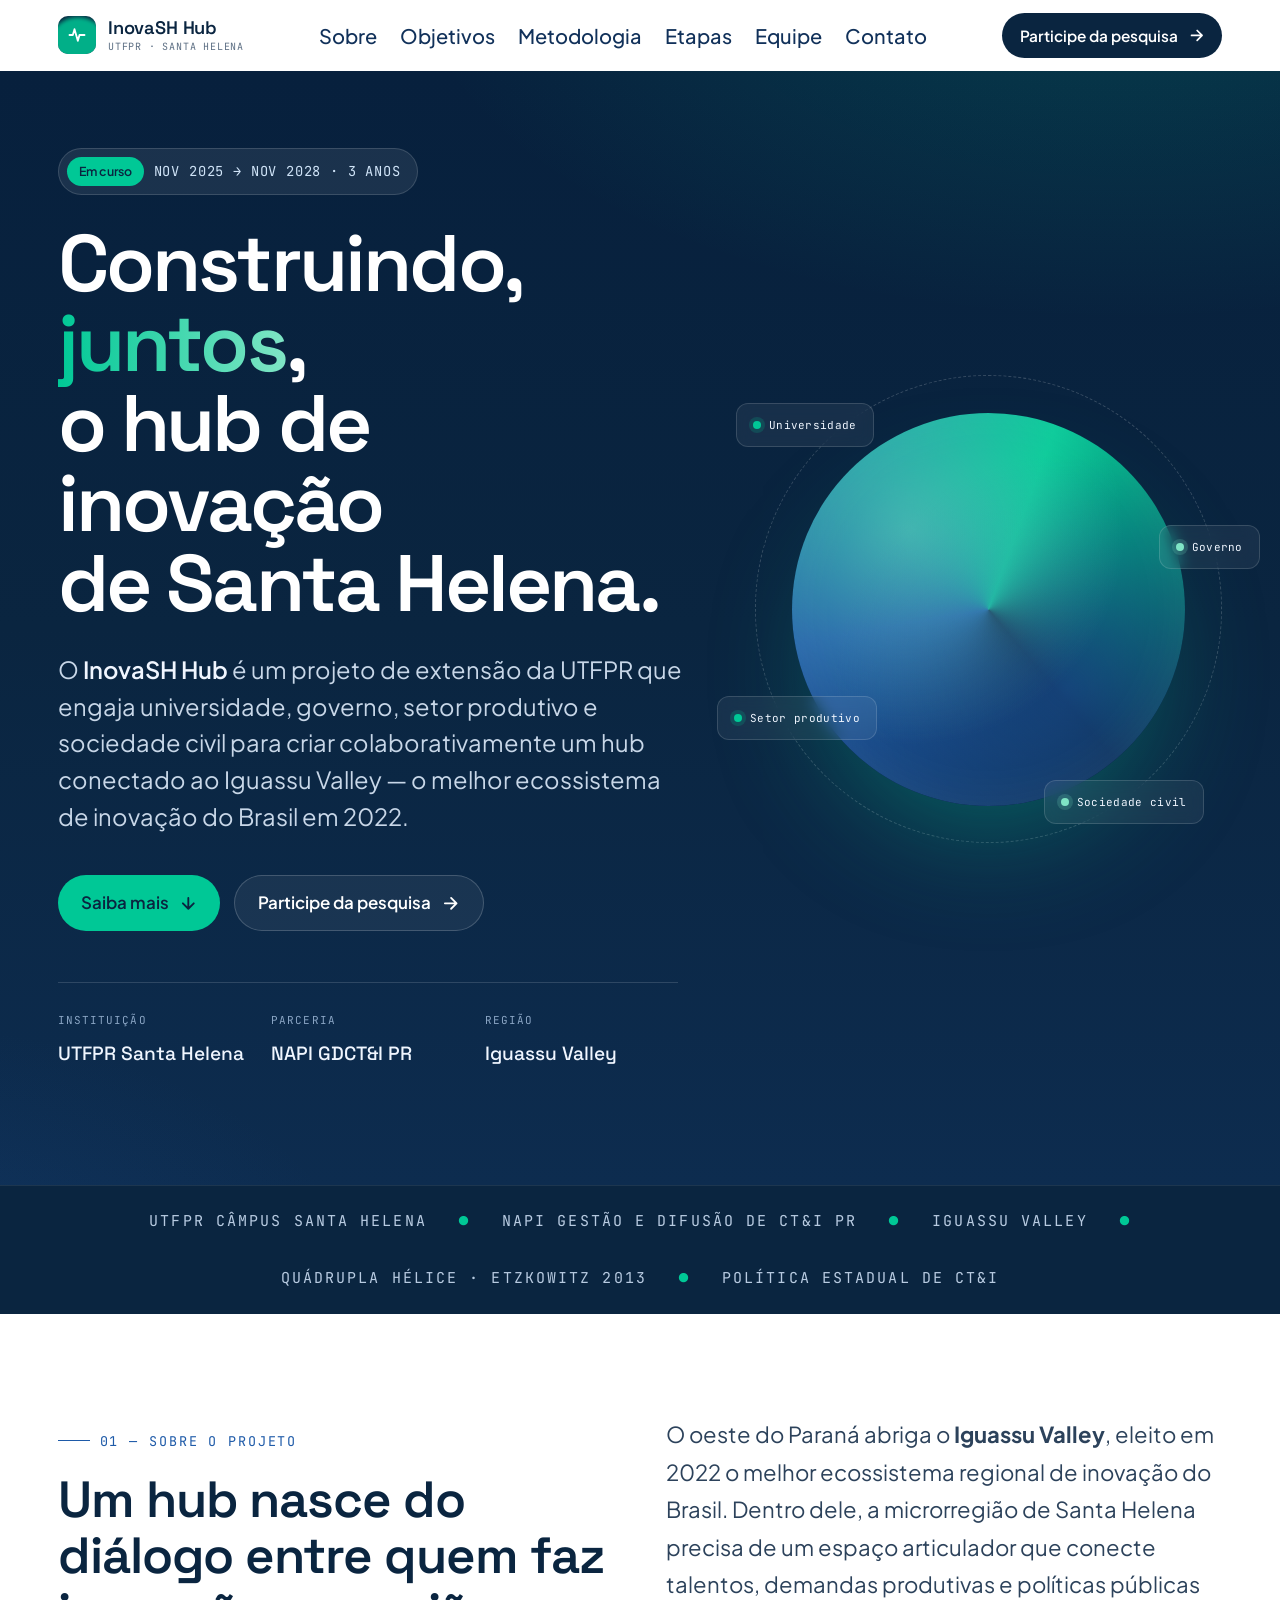
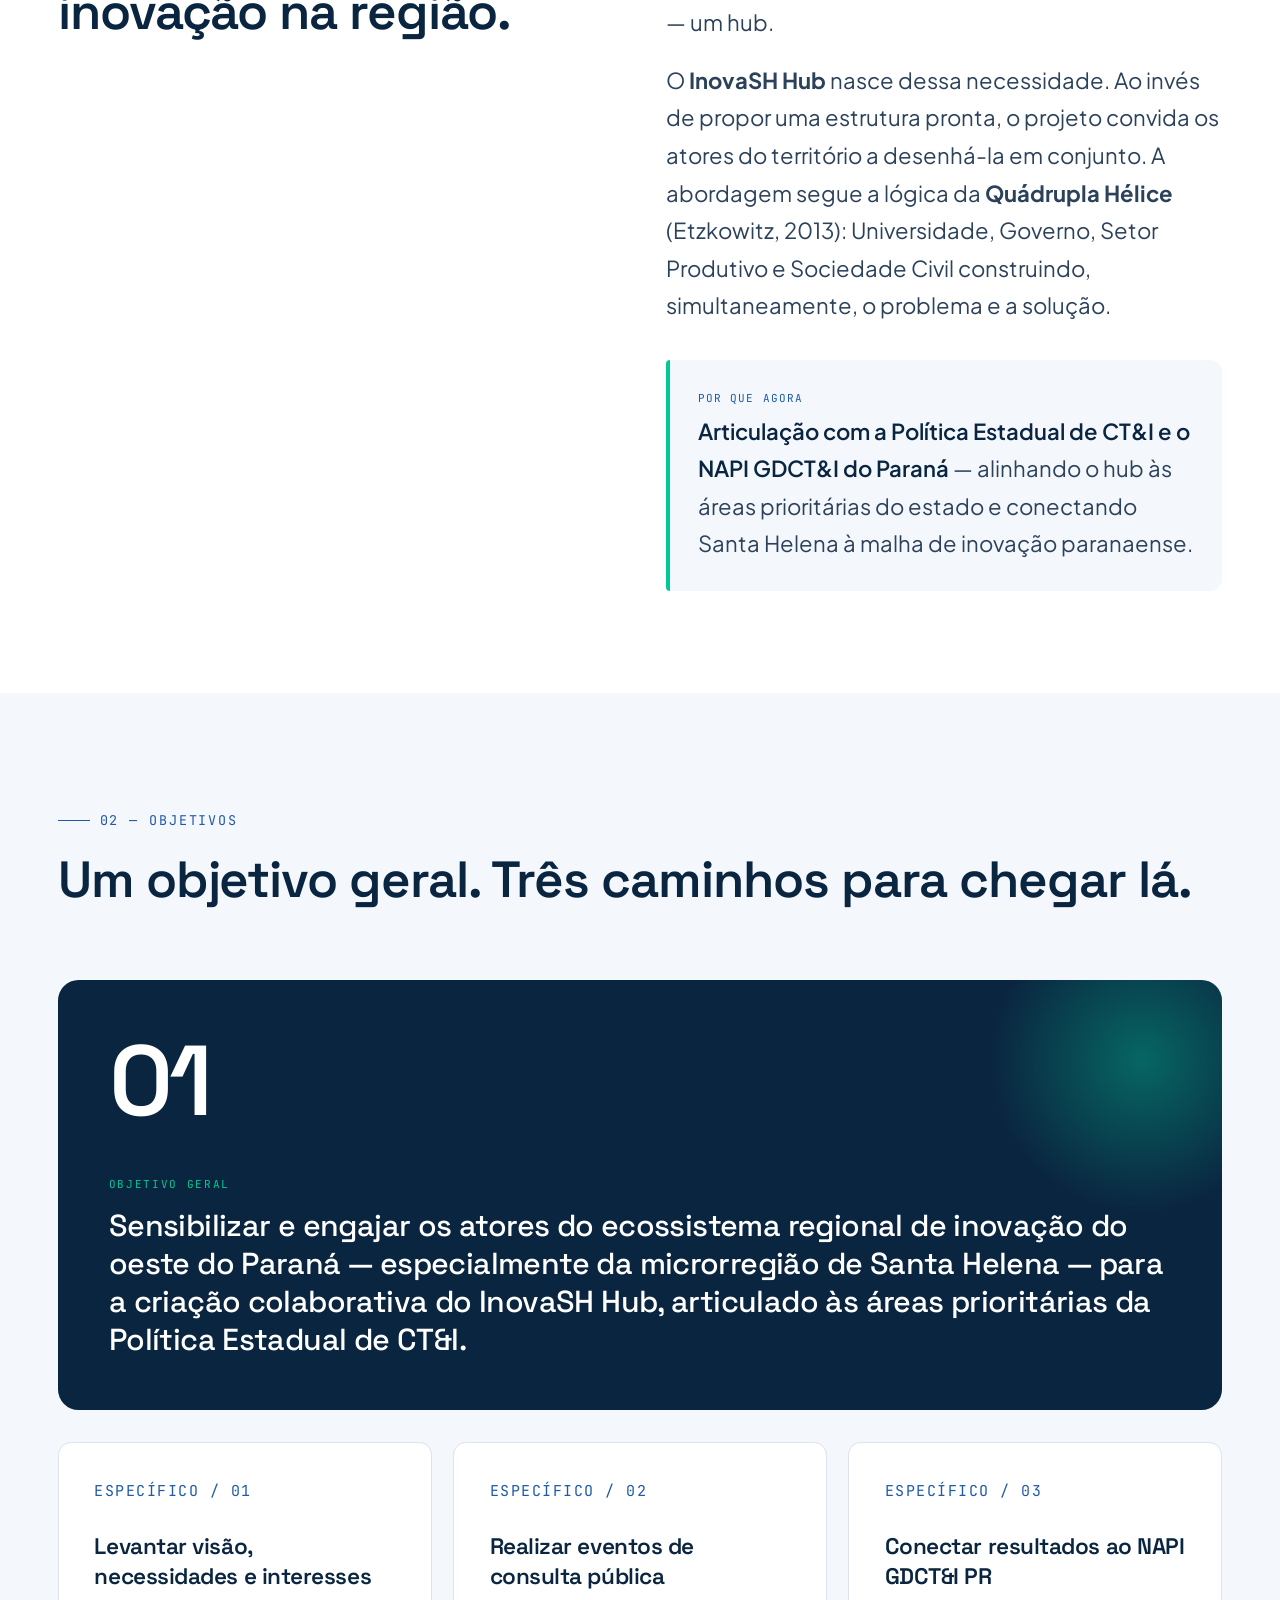
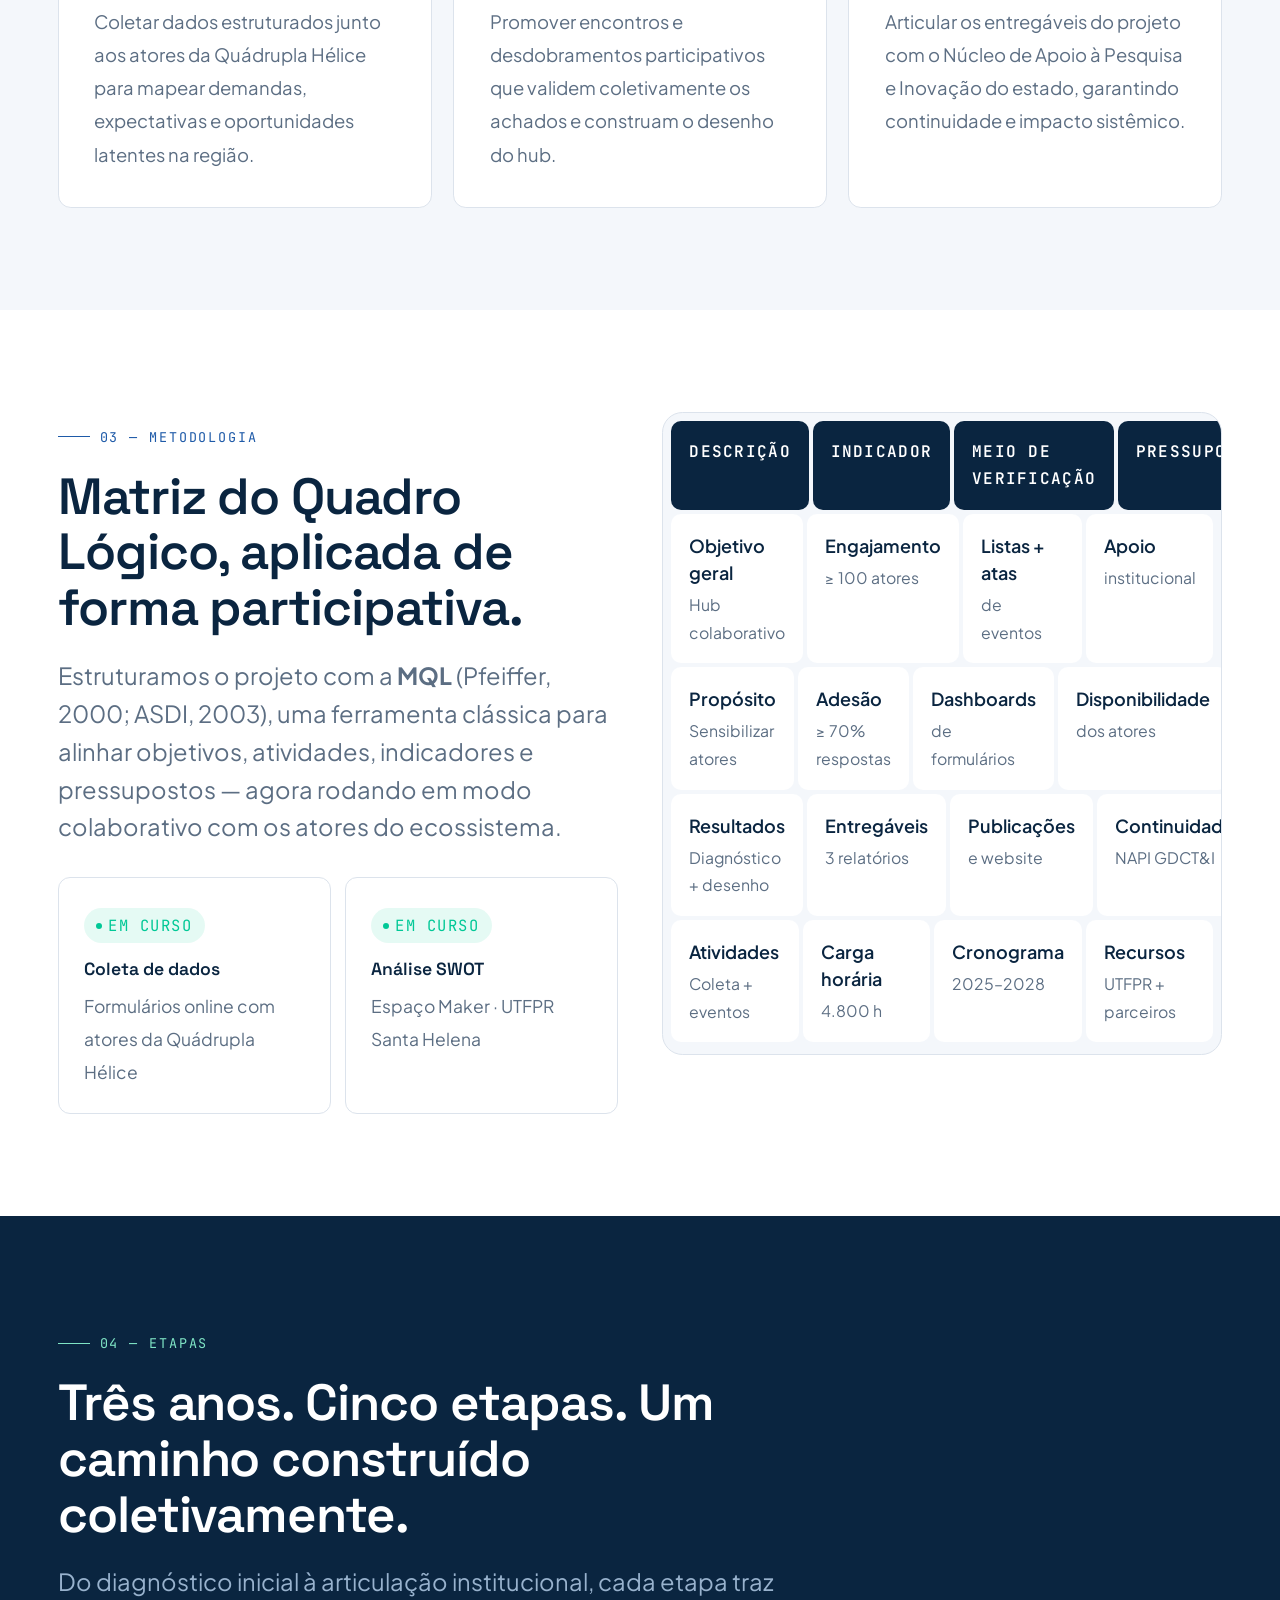
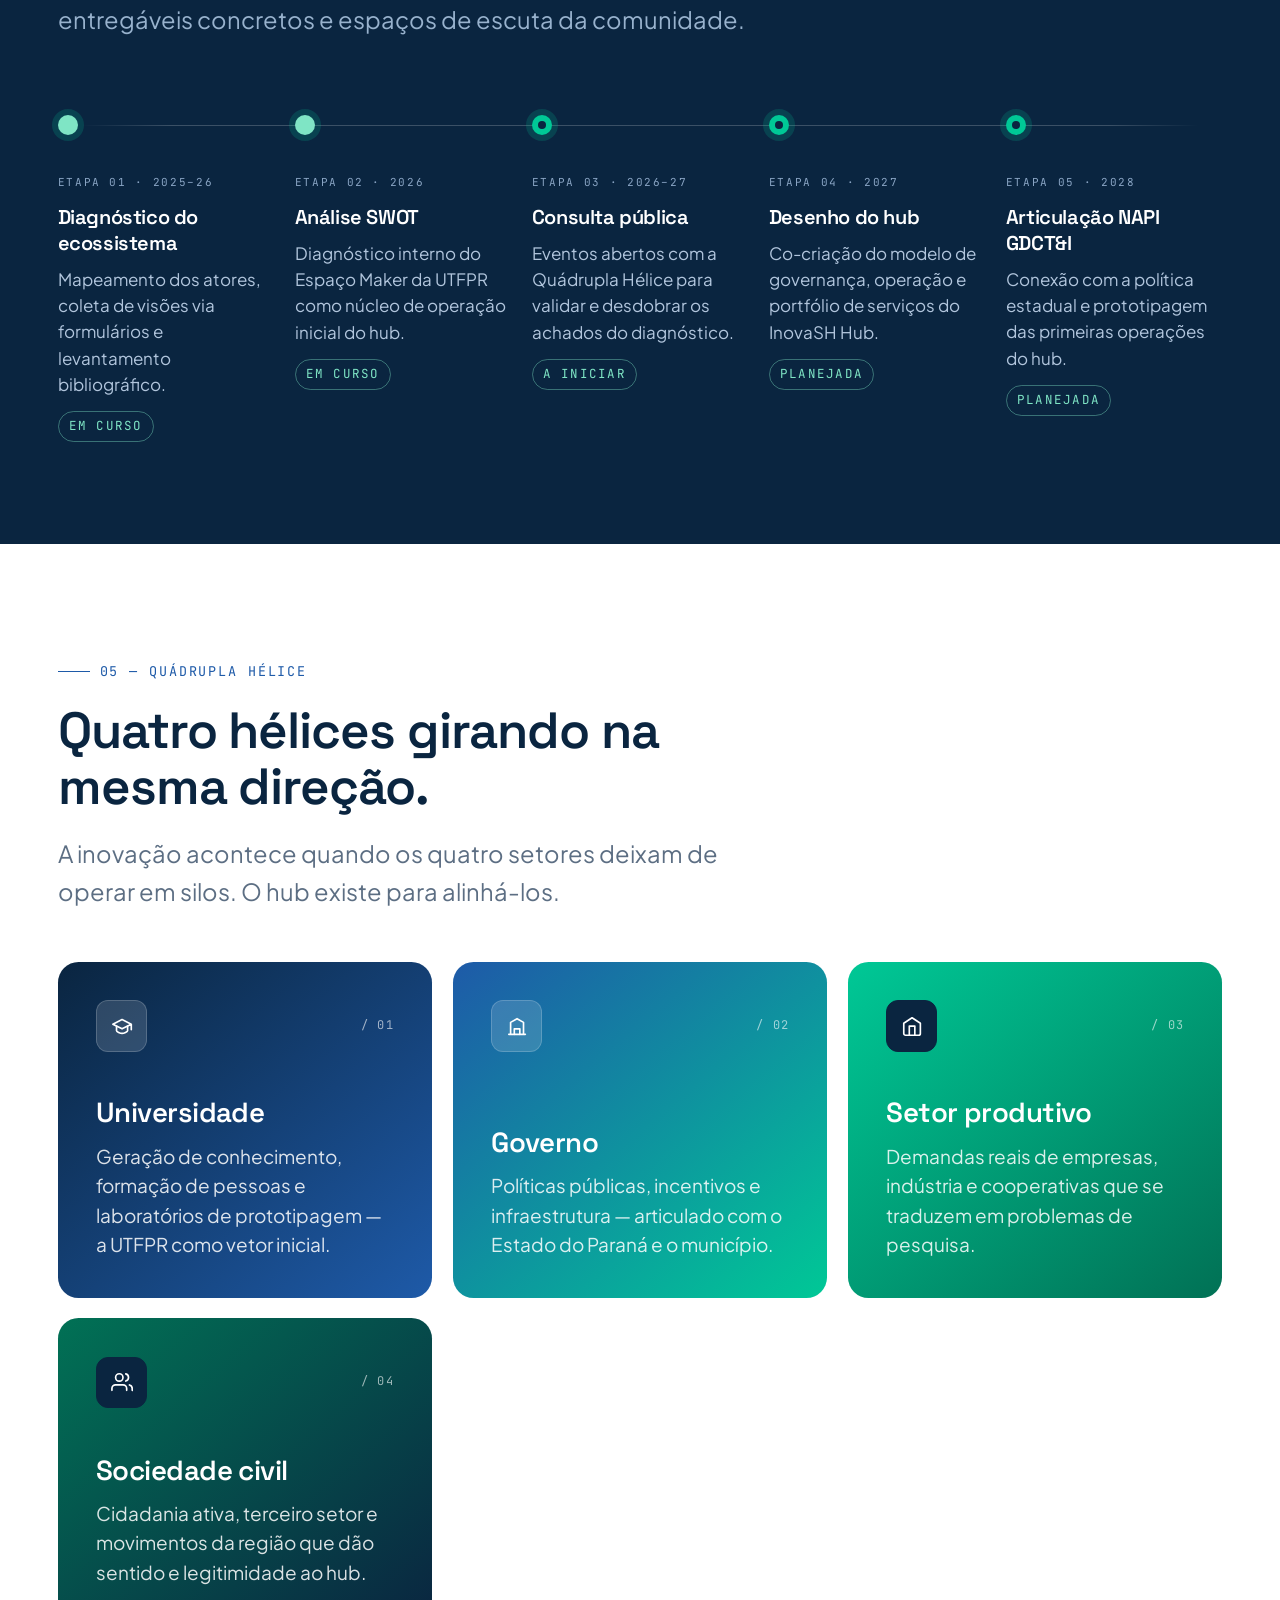
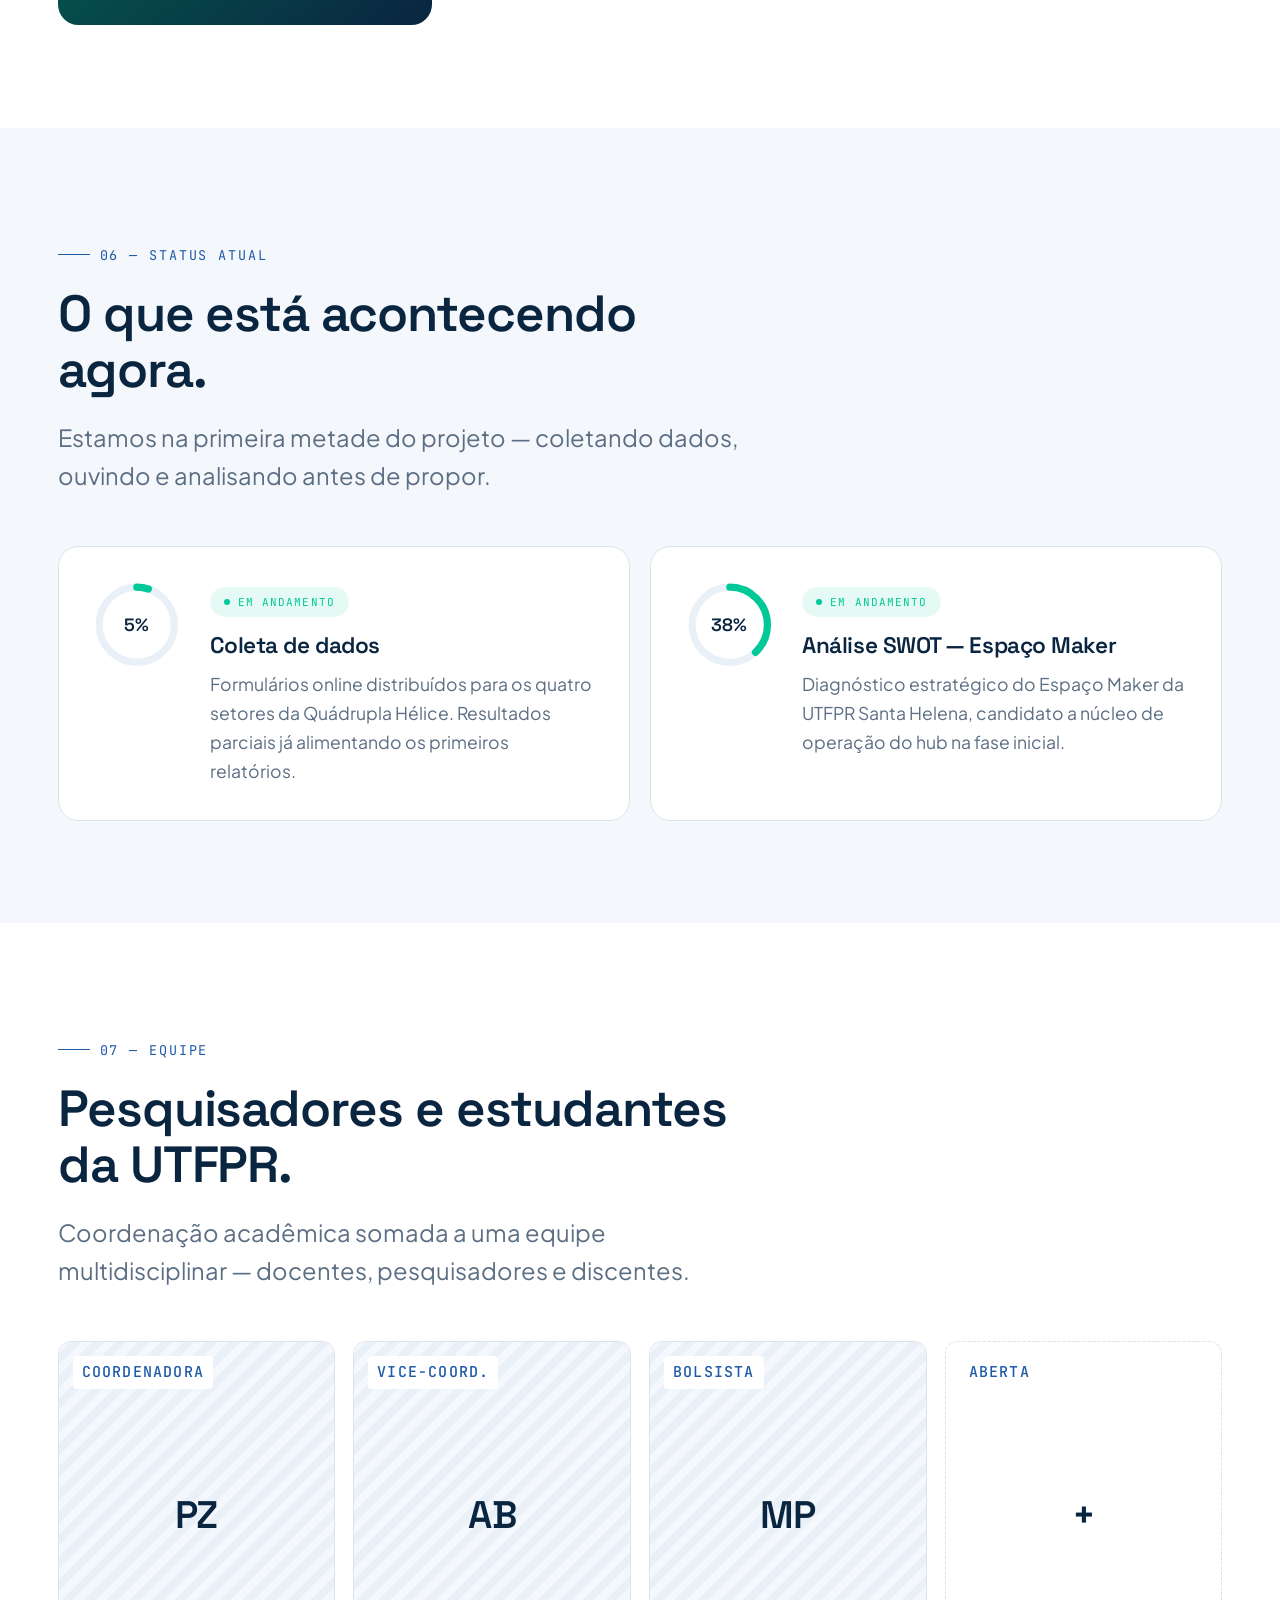
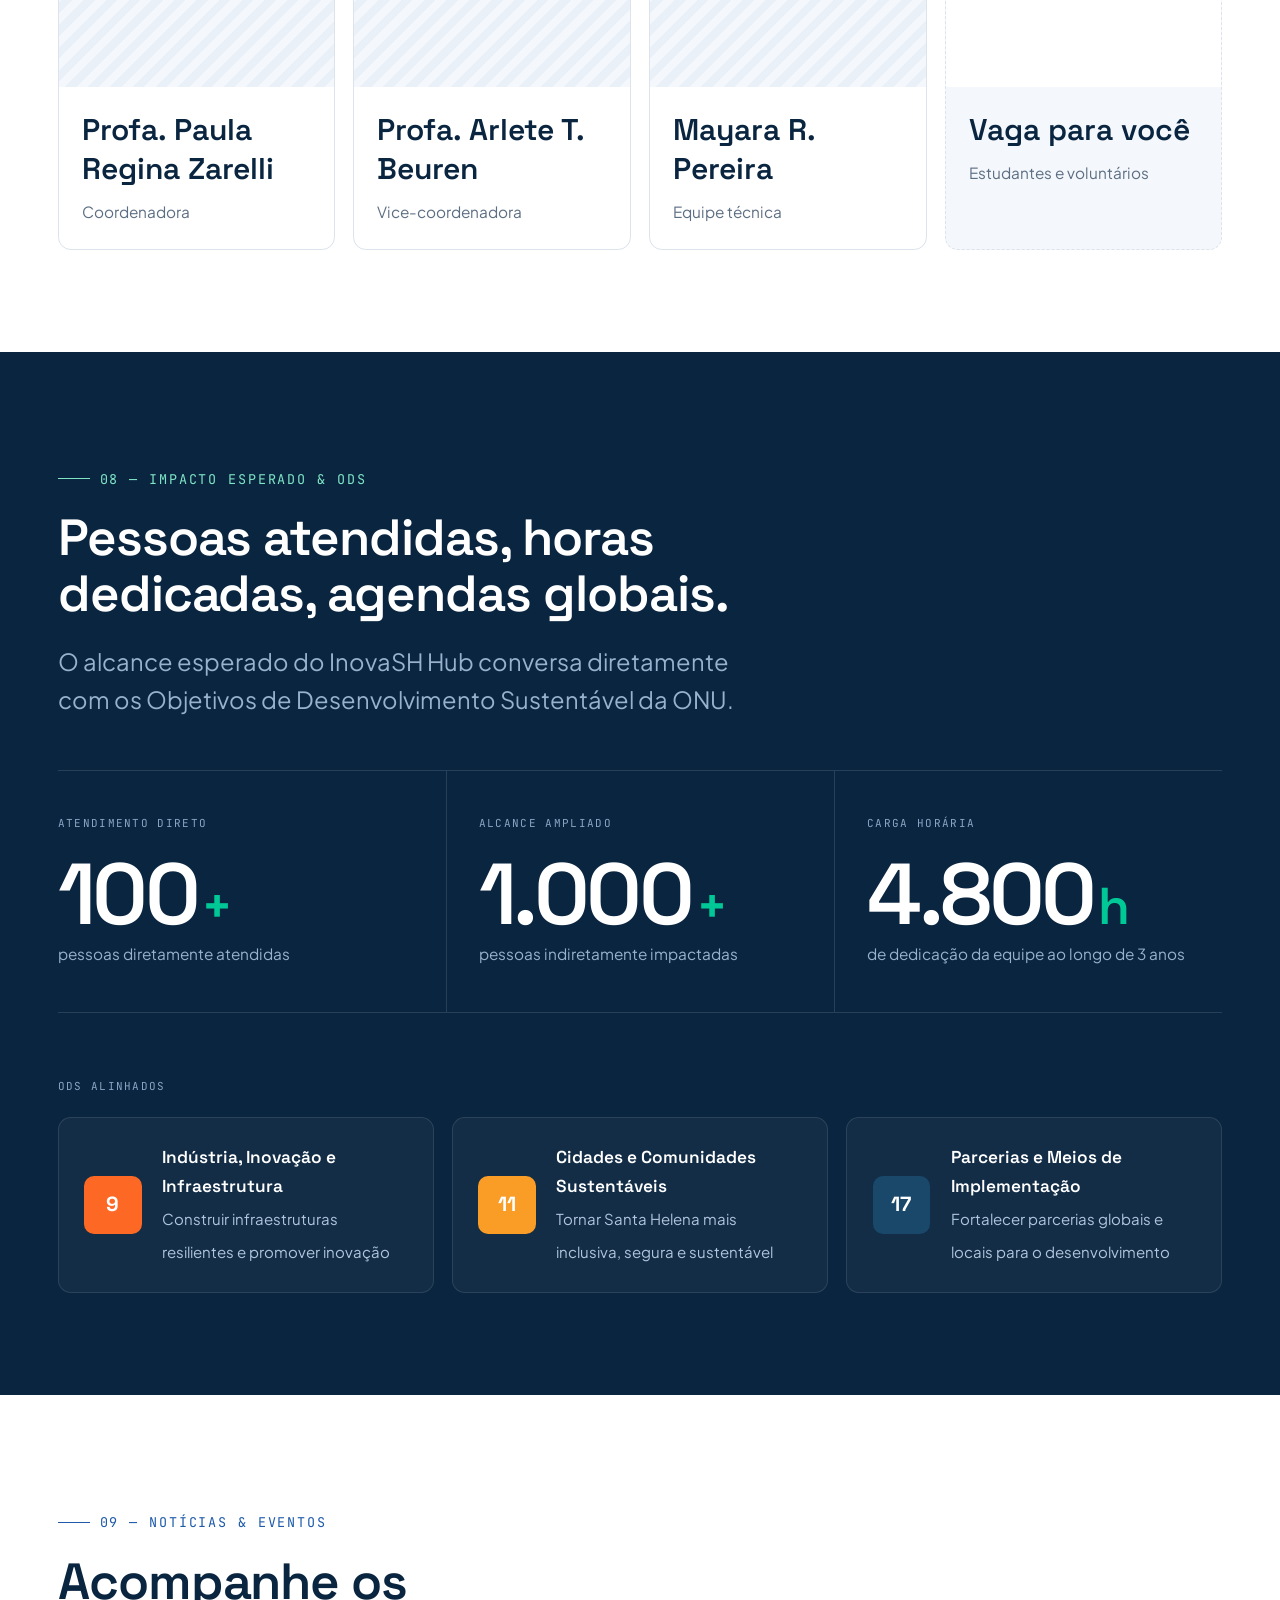
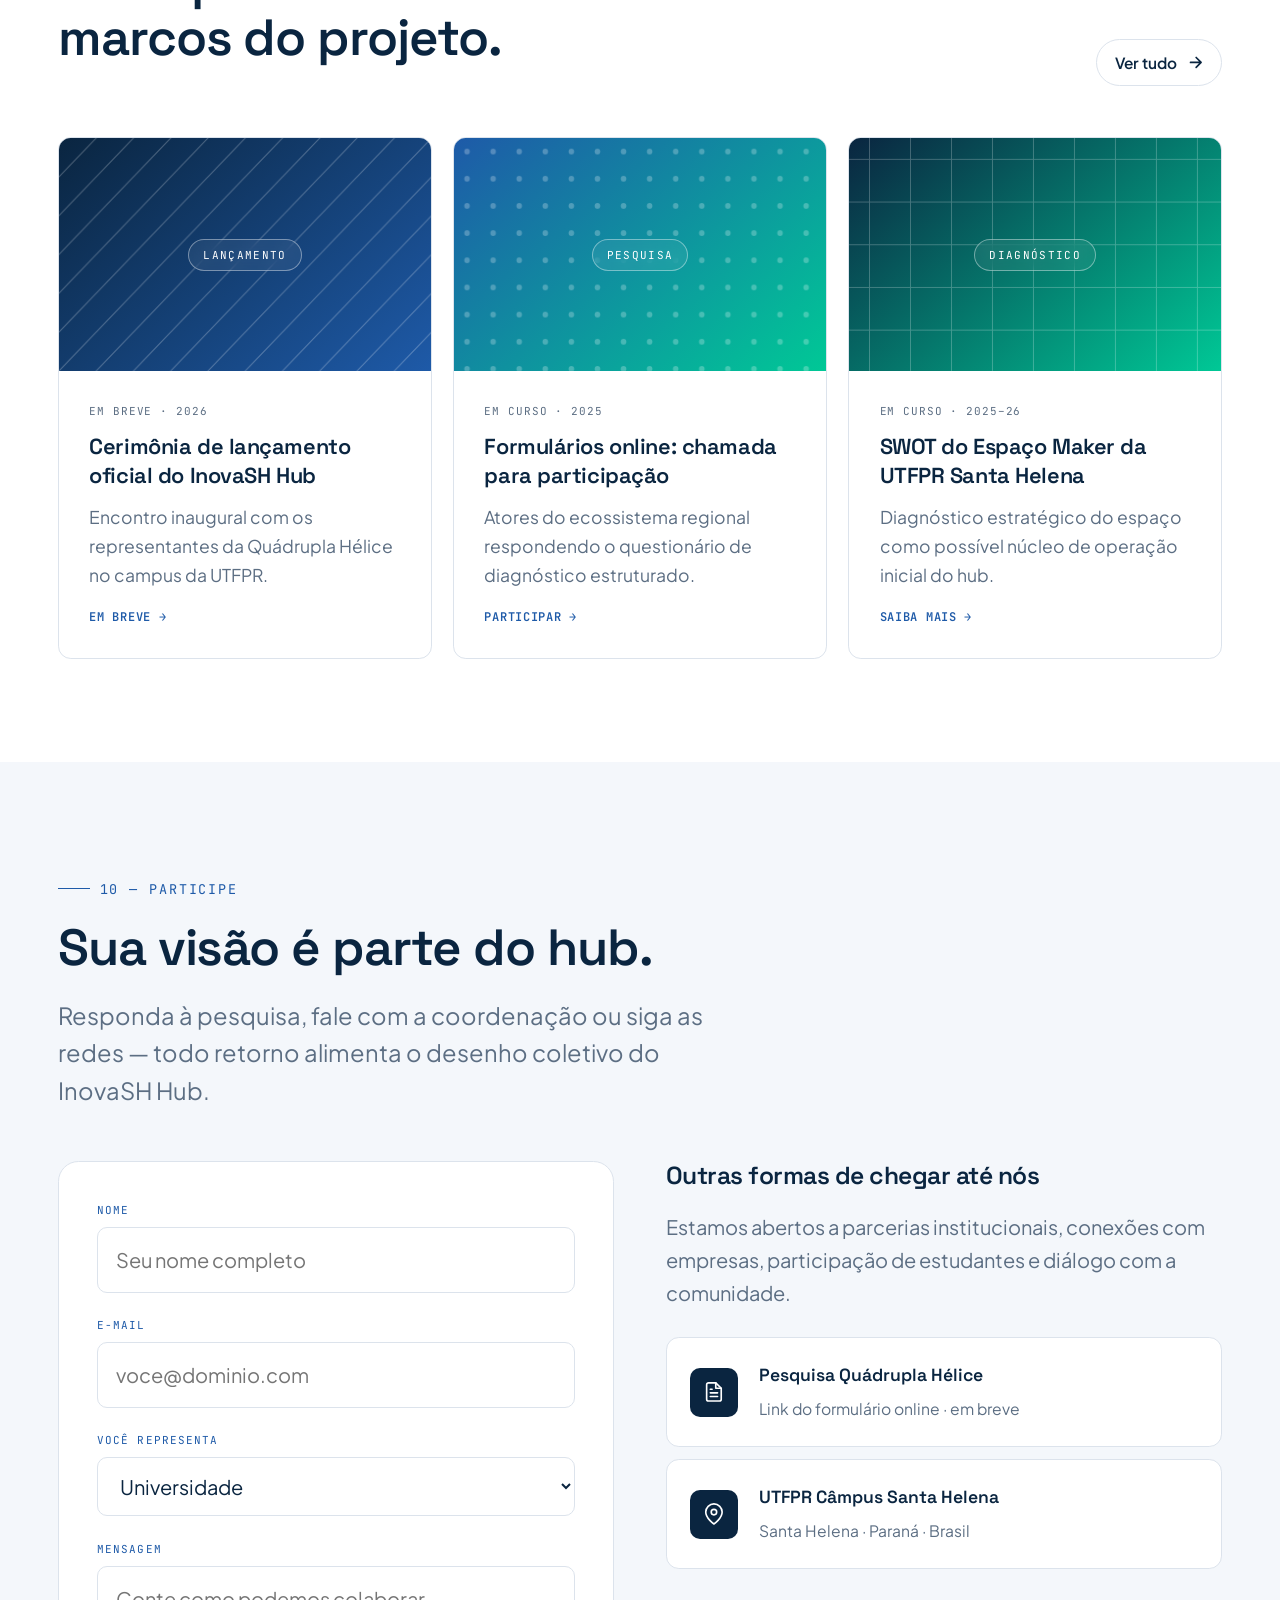
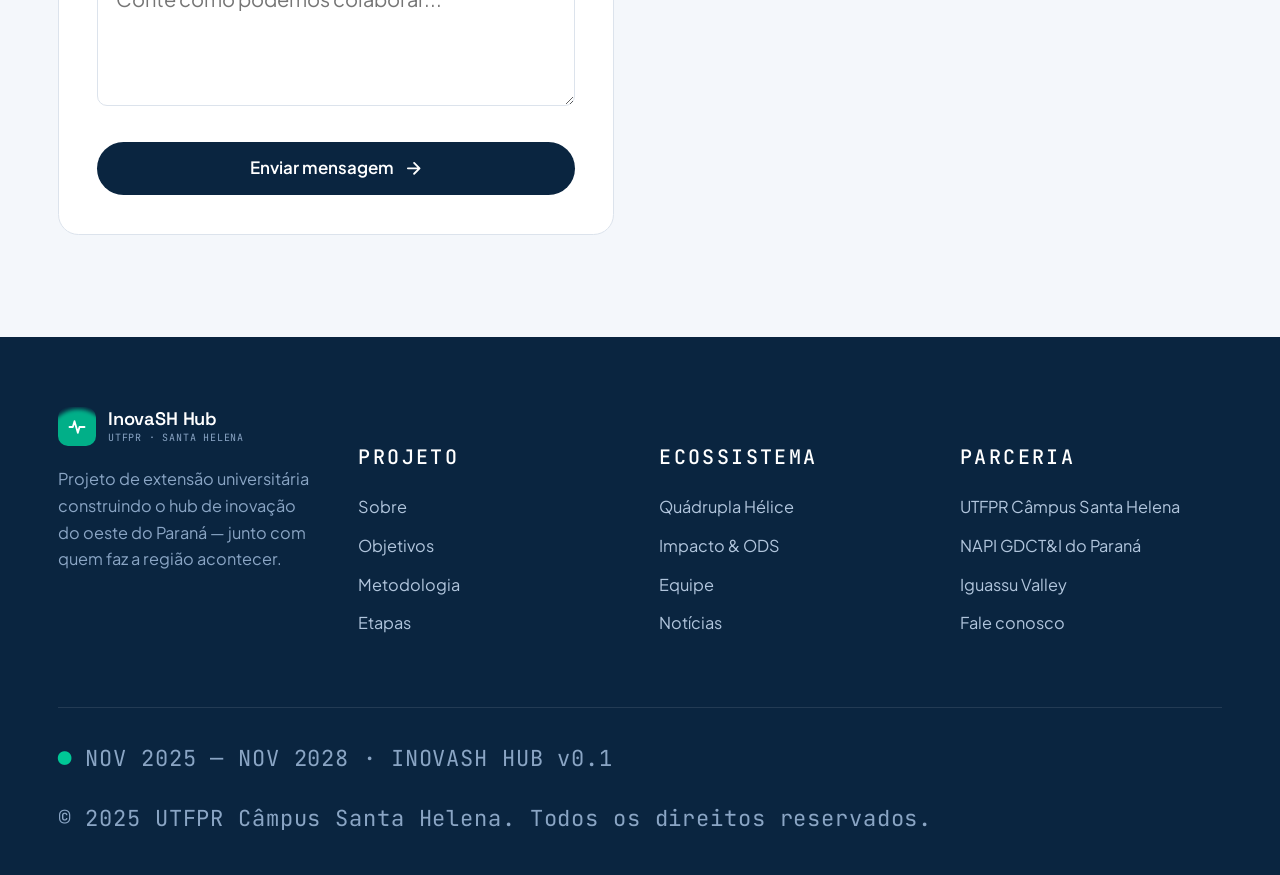
==== index.html @ 341921a7 "first commit" ====
﻿<!DOCTYPE html>
<html lang="pt-BR">
<head>
<meta charset="UTF-8" />
<meta name="viewport" content="width=device-width, initial-scale=1.0" />
<title>InovaSH Hub — Engajamento Colaborativo para um Hub de Inovação | UTFPR Santa Helena</title>
<meta name="description" content="Projeto de Extensão Universitária da UTFPR Câmpus Santa Helena que articula a Quádrupla Hélice para criar colaborativamente o InovaSH Hub, conectado ao Iguassu Valley." />

<!-- ============================== FONTS ============================== -->
<link rel="preconnect" href="https://fonts.googleapis.com" />
<link rel="preconnect" href="https://fonts.gstatic.com" crossorigin />
<link href="https://fonts.googleapis.com/css2?family=Space+Grotesk:wght@400;500;600;700&family=Plus+Jakarta+Sans:wght@400;500;600;700&family=JetBrains+Mono:wght@400;500&display=swap" rel="stylesheet" />
<link rel="stylesheet" href="style.css" />

</head>
<body>

<!-- ============================== NAV ============================== -->
<header class="nav" id="nav">
  <div class="container nav__inner">
    <a href="#top" class="brand" aria-label="InovaSH Hub">
      <span class="brand__mark" aria-hidden="true">
        <svg width="20" height="20" viewBox="0 0 24 24" fill="none" stroke="currentColor" stroke-width="2.2" stroke-linecap="round" stroke-linejoin="round">
          <path d="M3 12h4l2-7 4 14 2-7h6"/>
        </svg>
      </span>
      <span>
        InovaSH Hub
        <small>UTFPR · Santa Helena</small>
      </span>
    </a>

    <nav class="nav__links" aria-label="Principal">
      <a href="#sobre">Sobre</a>
      <a href="#objetivos">Objetivos</a>
      <a href="#metodologia">Metodologia</a>
      <a href="#etapas">Etapas</a>
      <a href="#equipe">Equipe</a>
      <a href="#contato">Contato</a>
    </nav>

    <a class="btn btn--primary btn--sm nav__cta desktop" href="#contato">
      Participe da pesquisa
      <svg viewBox="0 0 24 24" fill="none" stroke="currentColor" stroke-width="2.4" stroke-linecap="round" stroke-linejoin="round"><path d="M5 12h14M13 5l7 7-7 7"/></svg>
    </a>

    <button class="menu-toggle" id="menuToggle" aria-label="Abrir menu" aria-expanded="false">
      <svg width="22" height="22" viewBox="0 0 24 24" fill="none" stroke="currentColor" stroke-width="2.2" stroke-linecap="round"><path d="M4 7h16M4 12h16M4 17h16"/></svg>
    </button>
  </div>

  <nav class="nav__drawer" id="navDrawer" aria-label="Mobile">
    <a href="#sobre">Sobre o projeto</a>
    <a href="#objetivos">Objetivos</a>
    <a href="#metodologia">Metodologia</a>
    <a href="#etapas">Etapas</a>
    <a href="#helice">Quádrupla Hélice</a>
    <a href="#equipe">Equipe</a>
    <a href="#impacto">Impacto & ODS</a>
    <a href="#contato">Contato</a>
    <a class="btn btn--primary" href="#contato">Participe da pesquisa</a>
  </nav>
</header>

<main id="top">

<!-- ============================== HERO ============================== -->
<section class="hero">
  <div class="container">
    <div class="hero__grid">
      <div class="hero__copy">
        <div class="hero__tag">
          <span>Em curso</span>
          <span>NOV 2025 → NOV 2028 · 3 ANOS</span>
        </div>

        <h1>
          Construindo, <em>juntos</em>,<br />o hub de inovação<br />de Santa Helena.
        </h1>

        <p class="hero__lede">
          O <strong style="color:#f0f6ff;font-weight:600;">InovaSH Hub</strong> é um projeto de extensão da UTFPR que engaja universidade, governo, setor produtivo e sociedade civil para criar colaborativamente um hub conectado ao Iguassu Valley — o melhor ecossistema de inovação do Brasil em 2022.
        </p>

        <div class="hero__ctas">
          <a class="btn btn--tech" href="#sobre">
            Saiba mais
            <svg viewBox="0 0 24 24" fill="none" stroke="currentColor" stroke-width="2.4" stroke-linecap="round" stroke-linejoin="round"><path d="M12 5v14M5 12l7 7 7-7"/></svg>
          </a>
          <a class="btn btn--ghost" href="#contato" style="background:rgba(255,255,255,.06);border-color:rgba(255,255,255,.18);color:#fff">
            Participe da pesquisa
            <svg viewBox="0 0 24 24" fill="none" stroke="currentColor" stroke-width="2.4" stroke-linecap="round" stroke-linejoin="round"><path d="M5 12h14M13 5l7 7-7 7"/></svg>
          </a>
        </div>

        <div class="hero__meta">
          <div><span>Instituição</span><strong>UTFPR Santa Helena</strong></div>
          <div><span>Parceria</span><strong>NAPI GDCT&amp;I PR</strong></div>
          <div><span>Região</span><strong>Iguassu Valley</strong></div>
        </div>
      </div>

      <div class="hero__visual" aria-hidden="true">
        <div class="hero__ring"></div>
        <div class="hero__ring hero__ring--2"></div>
        <div class="hero__ring hero__ring--3"></div>
        <div class="hero__orb"></div>
        <div class="hero__chips">
          <div class="hero__chip"><i></i>Universidade</div>
          <div class="hero__chip"><i></i>Governo</div>
          <div class="hero__chip"><i></i>Setor produtivo</div>
          <div class="hero__chip"><i></i>Sociedade civil</div>
        </div>
      </div>
    </div>
  </div>
</section>

<!-- ============================== PARTNERS STRIP ============================== -->
<div class="partners">
  <div class="container">
    <div class="partners__row">
      <span>UTFPR Câmpus Santa Helena</span>
      <span class="dot">●</span>
      <span>NAPI Gestão e Difusão de CT&amp;I PR</span>
      <span class="dot">●</span>
      <span>Iguassu Valley</span>
      <span class="dot">●</span>
      <span>Quádrupla Hélice · Etzkowitz 2013</span>
      <span class="dot">●</span>
      <span>Política Estadual de CT&amp;I</span>
    </div>
  </div>
</div>

<!-- ============================== SOBRE ============================== -->
<section id="sobre">
  <div class="container">
    <div class="about__grid reveal">
      <div>
        <span class="eyebrow">01 — Sobre o projeto</span>
        <h2 class="section-title">Um hub nasce do diálogo entre quem faz inovação na região.</h2>
      </div>
      <div class="about__body">
        <p>O oeste do Paraná abriga o <strong>Iguassu Valley</strong>, eleito em 2022 o melhor ecossistema regional de inovação do Brasil. Dentro dele, a microrregião de Santa Helena precisa de um espaço articulador que conecte talentos, demandas produtivas e políticas públicas — um hub.</p>
        <p>O <strong>InovaSH Hub</strong> nasce dessa necessidade. Ao invés de propor uma estrutura pronta, o projeto convida os atores do território a desenhá-la em conjunto. A abordagem segue a lógica da <strong>Quádrupla Hélice</strong> (Etzkowitz, 2013): Universidade, Governo, Setor Produtivo e Sociedade Civil construindo, simultaneamente, o problema e a solução.</p>

        <div class="callout">
          <small>Por que agora</small>
          <p><strong>Articulação com a Política Estadual de CT&amp;I e o NAPI GDCT&amp;I do Paraná</strong> — alinhando o hub às áreas prioritárias do estado e conectando Santa Helena à malha de inovação paranaense.</p>
        </div>
      </div>
    </div>
  </div>
</section>

<!-- ============================== OBJETIVOS ============================== -->
<section id="objetivos" class="objectives">
  <div class="container">
    <div class="objectives__head reveal">
      <div>
        <span class="eyebrow">02 — Objetivos</span>
        <h2 class="section-title">Um objetivo geral. Três caminhos para chegar lá.</h2>
      </div>
    </div>

    <div class="bigobj reveal">
      <div class="bigobj__num">01</div>
      <div>
        <span class="bigobj__label">Objetivo geral</span>
        <h3>Sensibilizar e engajar os atores do ecossistema regional de inovação do oeste do Paraná — especialmente da microrregião de Santa Helena — para a criação colaborativa do InovaSH Hub, articulado às áreas prioritárias da Política Estadual de CT&amp;I.</h3>
      </div>
    </div>

    <div class="obj-grid">
      <article class="obj-card reveal">
        <span class="obj-card__num">ESPECÍFICO / 01</span>
        <h4>Levantar visão, necessidades e interesses</h4>
        <p>Coletar dados estruturados junto aos atores da Quádrupla Hélice para mapear demandas, expectativas e oportunidades latentes na região.</p>
      </article>
      <article class="obj-card reveal">
        <span class="obj-card__num">ESPECÍFICO / 02</span>
        <h4>Realizar eventos de consulta pública</h4>
        <p>Promover encontros e desdobramentos participativos que validem coletivamente os achados e construam o desenho do hub.</p>
      </article>
      <article class="obj-card reveal">
        <span class="obj-card__num">ESPECÍFICO / 03</span>
        <h4>Conectar resultados ao NAPI GDCT&amp;I PR</h4>
        <p>Articular os entregáveis do projeto com o Núcleo de Apoio à Pesquisa e Inovação do estado, garantindo continuidade e impacto sistêmico.</p>
      </article>
    </div>
  </div>
</section>

<!-- ============================== METODOLOGIA ============================== -->
<section id="metodologia">
  <div class="container">
    <div class="method__grid">
      <div class="reveal">
        <span class="eyebrow">03 — Metodologia</span>
        <h2 class="section-title">Matriz do Quadro Lógico, aplicada de forma participativa.</h2>
        <p class="section-lede">
          Estruturamos o projeto com a <strong>MQL</strong> (Pfeiffer, 2000; ASDI, 2003), uma ferramenta clássica para alinhar objetivos, atividades, indicadores e pressupostos — agora rodando em modo colaborativo com os atores do ecossistema.
        </p>

        <div class="method-status">
          <div class="method-status__card">
            <span class="pill"><i></i>Em curso</span>
            <strong>Coleta de dados</strong>
            <span>Formulários online com atores da Quádrupla Hélice</span>
          </div>
          <div class="method-status__card">
            <span class="pill"><i></i>Em curso</span>
            <strong>Análise SWOT</strong>
            <span>Espaço Maker · UTFPR Santa Helena</span>
          </div>
        </div>
      </div>

      <div class="lfm reveal" aria-label="Matriz do Quadro Lógico">
        <div class="lfm__head">
          <div class="lfm__cell lfm__cell--h">Descrição</div>
          <div class="lfm__cell lfm__cell--h">Indicador</div>
          <div class="lfm__cell lfm__cell--h">Meio de verificação</div>
          <div class="lfm__cell lfm__cell--h">Pressuposto</div>
        </div>
        <div class="lfm__row">
          <div class="lfm__cell"><strong>Objetivo geral</strong><span>Hub colaborativo</span></div>
          <div class="lfm__cell"><strong>Engajamento</strong><span>≥ 100 atores</span></div>
          <div class="lfm__cell"><strong>Listas + atas</strong><span>de eventos</span></div>
          <div class="lfm__cell"><strong>Apoio</strong><span>institucional</span></div>
        </div>
        <div class="lfm__row">
          <div class="lfm__cell"><strong>Propósito</strong><span>Sensibilizar atores</span></div>
          <div class="lfm__cell"><strong>Adesão</strong><span>≥ 70% respostas</span></div>
          <div class="lfm__cell"><strong>Dashboards</strong><span>de formulários</span></div>
          <div class="lfm__cell"><strong>Disponibilidade</strong><span>dos atores</span></div>
        </div>
        <div class="lfm__row">
          <div class="lfm__cell"><strong>Resultados</strong><span>Diagnóstico + desenho</span></div>
          <div class="lfm__cell"><strong>Entregáveis</strong><span>3 relatórios</span></div>
          <div class="lfm__cell"><strong>Publicações</strong><span>e website</span></div>
          <div class="lfm__cell"><strong>Continuidade</strong><span>NAPI GDCT&amp;I</span></div>
        </div>
        <div class="lfm__row">
          <div class="lfm__cell"><strong>Atividades</strong><span>Coleta + eventos</span></div>
          <div class="lfm__cell"><strong>Carga horária</strong><span>4.800 h</span></div>
          <div class="lfm__cell"><strong>Cronograma</strong><span>2025–2028</span></div>
          <div class="lfm__cell"><strong>Recursos</strong><span>UTFPR + parceiros</span></div>
        </div>
      </div>
    </div>
  </div>
</section>

<!-- ============================== ETAPAS ============================== -->
<section id="etapas" class="timeline">
  <div class="container">
    <div class="reveal" style="max-width:720px">
      <span class="eyebrow">04 — Etapas</span>
      <h2 class="section-title">Três anos. Cinco etapas. Um caminho construído coletivamente.</h2>
      <p class="section-lede">Do diagnóstico inicial à articulação institucional, cada etapa traz entregáveis concretos e espaços de escuta da comunidade.</p>
    </div>

    <div class="tl">
      <div class="tl__step tl__step--active reveal">
        <div class="tl__dot"></div>
        <span class="tl__num">Etapa 01 · 2025–26</span>
        <h4>Diagnóstico do ecossistema</h4>
        <p>Mapeamento dos atores, coleta de visões via formulários e levantamento bibliográfico.</p>
        <span class="tl__tag">Em curso</span>
      </div>
      <div class="tl__step tl__step--active reveal">
        <div class="tl__dot"></div>
        <span class="tl__num">Etapa 02 · 2026</span>
        <h4>Análise SWOT</h4>
        <p>Diagnóstico interno do Espaço Maker da UTFPR como núcleo de operação inicial do hub.</p>
        <span class="tl__tag">Em curso</span>
      </div>
      <div class="tl__step reveal">
        <div class="tl__dot"></div>
        <span class="tl__num">Etapa 03 · 2026–27</span>
        <h4>Consulta pública</h4>
        <p>Eventos abertos com a Quádrupla Hélice para validar e desdobrar os achados do diagnóstico.</p>
        <span class="tl__tag">A iniciar</span>
      </div>
      <div class="tl__step reveal">
        <div class="tl__dot"></div>
        <span class="tl__num">Etapa 04 · 2027</span>
        <h4>Desenho do hub</h4>
        <p>Co-criação do modelo de governança, operação e portfólio de serviços do InovaSH Hub.</p>
        <span class="tl__tag">Planejada</span>
      </div>
      <div class="tl__step reveal">
        <div class="tl__dot"></div>
        <span class="tl__num">Etapa 05 · 2028</span>
        <h4>Articulação NAPI GDCT&amp;I</h4>
        <p>Conexão com a política estadual e prototipagem das primeiras operações do hub.</p>
        <span class="tl__tag">Planejada</span>
      </div>
    </div>
  </div>
</section>

<!-- ============================== QUÁDRUPLA HÉLICE ============================== -->
<section id="helice">
  <div class="container">
    <div class="reveal" style="max-width:680px">
      <span class="eyebrow">05 — Quádrupla Hélice</span>
      <h2 class="section-title">Quatro hélices girando na mesma direção.</h2>
      <p class="section-lede">A inovação acontece quando os quatro setores deixam de operar em silos. O hub existe para alinhá-los.</p>
    </div>

    <div class="helix__grid">
      <article class="helix-card helix-card--1 reveal">
        <div class="helix-card__top">
          <div class="helix-card__icon">
            <svg viewBox="0 0 24 24" fill="none" stroke="currentColor" stroke-width="1.8" stroke-linecap="round" stroke-linejoin="round"><path d="M22 10v6M2 10l10-5 10 5-10 5z"/><path d="M6 12v5c0 1 4 3 6 3s6-2 6-3v-5"/></svg>
          </div>
          <span class="helix-card__num">/ 01</span>
        </div>
        <div>
          <h4>Universidade</h4>
          <p>Geração de conhecimento, formação de pessoas e laboratórios de prototipagem — a UTFPR como vetor inicial.</p>
        </div>
      </article>

      <article class="helix-card helix-card--2 reveal">
        <div class="helix-card__top">
          <div class="helix-card__icon">
            <svg viewBox="0 0 24 24" fill="none" stroke="currentColor" stroke-width="1.8" stroke-linecap="round" stroke-linejoin="round"><path d="M3 21h18M5 21V8l7-4 7 4v13"/><path d="M9 21v-6h6v6"/></svg>
          </div>
          <span class="helix-card__num">/ 02</span>
        </div>
        <div>
          <h4>Governo</h4>
          <p>Políticas públicas, incentivos e infraestrutura — articulado com o Estado do Paraná e o município.</p>
        </div>
      </article>

      <article class="helix-card helix-card--3 reveal">
        <div class="helix-card__top">
          <div class="helix-card__icon">
            <svg viewBox="0 0 24 24" fill="none" stroke="currentColor" stroke-width="1.8" stroke-linecap="round" stroke-linejoin="round"><path d="M3 9l9-6 9 6v11a2 2 0 0 1-2 2H5a2 2 0 0 1-2-2z"/><path d="M9 22V12h6v10"/></svg>
          </div>
          <span class="helix-card__num">/ 03</span>
        </div>
        <div>
          <h4>Setor produtivo</h4>
          <p>Demandas reais de empresas, indústria e cooperativas que se traduzem em problemas de pesquisa.</p>
        </div>
      </article>

      <article class="helix-card helix-card--4 reveal">
        <div class="helix-card__top">
          <div class="helix-card__icon">
            <svg viewBox="0 0 24 24" fill="none" stroke="currentColor" stroke-width="1.8" stroke-linecap="round" stroke-linejoin="round"><path d="M17 21v-2a4 4 0 0 0-4-4H5a4 4 0 0 0-4 4v2"/><circle cx="9" cy="7" r="4"/><path d="M23 21v-2a4 4 0 0 0-3-3.87M16 3.13a4 4 0 0 1 0 7.75"/></svg>
          </div>
          <span class="helix-card__num">/ 04</span>
        </div>
        <div>
          <h4>Sociedade civil</h4>
          <p>Cidadania ativa, terceiro setor e movimentos da região que dão sentido e legitimidade ao hub.</p>
        </div>
      </article>
    </div>
  </div>
</section>

<!-- ============================== STATUS ATUAL ============================== -->
<section class="status">
  <div class="container">
    <div class="reveal" style="max-width:680px">
      <span class="eyebrow">06 — Status atual</span>
      <h2 class="section-title">O que está acontecendo agora.</h2>
      <p class="section-lede">Estamos na primeira metade do projeto — coletando dados, ouvindo e analisando antes de propor.</p>
    </div>

    <div class="status__grid">
      <div class="status-card reveal">
        <div class="status-card__chart" data-progress="5">
          <svg viewBox="0 0 100 100">
            <circle class="bg" cx="50" cy="50" r="42"/>
            <circle class="fg" cx="50" cy="50" r="42" stroke-dasharray="263.9" stroke-dashoffset="263.9"/>
          </svg>
          <div class="lbl">5%</div>
        </div>
        <div>
          <span class="pill"><i></i>Em andamento</span>
          <h4>Coleta de dados</h4>
          <p>Formulários online distribuídos para os quatro setores da Quádrupla Hélice. Resultados parciais já alimentando os primeiros relatórios.</p>
        </div>
      </div>

      <div class="status-card reveal">
        <div class="status-card__chart" data-progress="38">
          <svg viewBox="0 0 100 100">
            <circle class="bg" cx="50" cy="50" r="42"/>
            <circle class="fg" cx="50" cy="50" r="42" stroke-dasharray="263.9" stroke-dashoffset="263.9"/>
          </svg>
          <div class="lbl">38%</div>
        </div>
        <div>
          <span class="pill"><i></i>Em andamento</span>
          <h4>Análise SWOT — Espaço Maker</h4>
          <p>Diagnóstico estratégico do Espaço Maker da UTFPR Santa Helena, candidato a núcleo de operação do hub na fase inicial.</p>
        </div>
      </div>
    </div>
  </div>
</section>

<!-- ============================== EQUIPE ============================== -->
<section id="equipe">
  <div class="container">
    <div class="reveal" style="max-width:680px">
      <span class="eyebrow">07 — Equipe</span>
      <h2 class="section-title">Pesquisadores e estudantes da UTFPR.</h2>
      <p class="section-lede">Coordenação acadêmica somada a uma equipe multidisciplinar — docentes, pesquisadores e discentes.</p>
    </div>

    <div class="team__grid">
      <article class="member reveal">
        <div class="member__photo" data-role="Coordenadora">PZ</div>
        <div class="member__info">
          <strong>Profa. Paula Regina Zarelli</strong>
          <span>Coordenadora</span>
        </div>
      </article>
      <article class="member reveal">
        <div class="member__photo" data-role="Vice-coord.">AB</div>
        <div class="member__info">
          <strong>Profa. Arlete T. Beuren</strong>
          <span>Vice-coordenadora</span>
        </div>
      </article> 
      <article class="member reveal">
        <div class="member__photo" data-role="Bolsista">MP</div>
        <div class="member__info">
          <strong>Mayara R. Pereira</strong>
          <span>Equipe técnica</span>
        </div>
      </article>
      <article class="member reveal" style="background:var(--paper);border-style:dashed">
        <div class="member__photo" data-role="Aberta" style="background:var(--white)">+</div>
        <div class="member__info">
          <strong>Vaga para você</strong>
          <span>Estudantes e voluntários</span>
        </div>
      </article>
    </div>
  </div>
</section>

<!-- ============================== IMPACTO / ODS ============================== -->
<section id="impacto" class="impact">
  <div class="container">
    <div class="reveal" style="max-width:680px">
      <span class="eyebrow">08 — Impacto esperado &amp; ODS</span>
      <h2 class="section-title">Pessoas atendidas, horas dedicadas, agendas globais.</h2>
      <p class="section-lede">O alcance esperado do InovaSH Hub conversa diretamente com os Objetivos de Desenvolvimento Sustentável da ONU.</p>
    </div>

    <div class="impact-grid reveal">
      <div class="impact-num">
        <span>Atendimento direto</span>
        <strong>100<em>+</em></strong>
        <small>pessoas diretamente atendidas</small>
      </div>
      <div class="impact-num">
        <span>Alcance ampliado</span>
        <strong>1.000<em>+</em></strong>
        <small>pessoas indiretamente impactadas</small>
      </div>
      <div class="impact-num">
        <span>Carga horária</span>
        <strong>4.800<em>h</em></strong>
        <small>de dedicação da equipe ao longo de 3 anos</small>
      </div>
    </div>

    <div class="sdgs reveal">
      <div class="sdgs__label">ODS alinhados</div>
      <div class="sdgs__list">
        <div class="sdg sdg--9">
          <div class="sdg__badge">9</div>
          <div class="sdg__txt">
            <strong>Indústria, Inovação e Infraestrutura</strong>
            <span>Construir infraestruturas resilientes e promover inovação</span>
          </div>
        </div>
        <div class="sdg sdg--11">
          <div class="sdg__badge">11</div>
          <div class="sdg__txt">
            <strong>Cidades e Comunidades Sustentáveis</strong>
            <span>Tornar Santa Helena mais inclusiva, segura e sustentável</span>
          </div>
        </div>
        <div class="sdg sdg--17">
          <div class="sdg__badge">17</div>
          <div class="sdg__txt">
            <strong>Parcerias e Meios de Implementação</strong>
            <span>Fortalecer parcerias globais e locais para o desenvolvimento</span>
          </div>
        </div>
      </div>
    </div>
  </div>
</section>

<!-- ============================== NOTÍCIAS ============================== -->
<section id="noticias">
  <div class="container">
    <div class="reveal" style="display:flex;justify-content:space-between;align-items:end;gap:32px;flex-wrap:wrap">
      <div style="max-width:520px">
        <span class="eyebrow">09 — Notícias &amp; Eventos</span>
        <h2 class="section-title">Acompanhe os marcos do projeto.</h2>
      </div>
      <a class="btn btn--ghost btn--sm" href="#contato">Ver tudo
        <svg viewBox="0 0 24 24" fill="none" stroke="currentColor" stroke-width="2.4" stroke-linecap="round" stroke-linejoin="round"><path d="M5 12h14M13 5l7 7-7 7"/></svg>
      </a>
    </div>

    <div class="news__grid">
      <article class="post reveal">
        <div class="post__cover post__cover--1">
          <svg viewBox="0 0 200 120" preserveAspectRatio="none"><defs><pattern id="g1" width="20" height="20" patternUnits="userSpaceOnUse"><path d="M0 20L20 0M-5 5L5 -5M15 25L25 15" stroke="white" stroke-width="0.6"/></pattern></defs><rect width="200" height="120" fill="url(#g1)"/></svg>
          <span class="tag">Lançamento</span>
        </div>
        <div class="post__body">
          <span class="post__date">Em breve · 2026</span>
          <h4>Cerimônia de lançamento oficial do InovaSH Hub</h4>
          <p>Encontro inaugural com os representantes da Quádrupla Hélice no campus da UTFPR.</p>
          <span class="post__more">Em breve →</span>
        </div>
      </article>

      <a class="post reveal" href="formularios.html" target="_self">
        <div class="post__cover post__cover--2">
          <svg viewBox="0 0 200 120" preserveAspectRatio="none"><defs><pattern id="g2" width="14" height="14" patternUnits="userSpaceOnUse"><circle cx="7" cy="7" r="1.5" fill="white"/></pattern></defs><rect width="200" height="120" fill="url(#g2)"/></svg>
          <span class="tag">Pesquisa</span>
        </div>
        <div class="post__body">
          <span class="post__date">Em curso · 2025</span>
          <h4>Formulários online: chamada para participação</h4>
          <p>Atores do ecossistema regional respondendo o questionário de diagnóstico estruturado.</p>
          <span class="post__more">Participar →</span>
        </div>
      </a>

      <article class="post reveal">
        <div class="post__cover post__cover--3">
          <svg viewBox="0 0 200 120" preserveAspectRatio="none"><defs><pattern id="g3" width="22" height="22" patternUnits="userSpaceOnUse"><path d="M0 11h22M11 0v22" stroke="white" stroke-width="0.5"/></pattern></defs><rect width="200" height="120" fill="url(#g3)"/></svg>
          <span class="tag">Diagnóstico</span>
        </div>
        <div class="post__body">
          <span class="post__date">Em curso · 2025–26</span>
          <h4>SWOT do Espaço Maker da UTFPR Santa Helena</h4>
          <p>Diagnóstico estratégico do espaço como possível núcleo de operação inicial do hub.</p>
          <span class="post__more">Saiba mais →</span>
        </div>
      </article>
    </div>
  </div>
</section>

<!-- ============================== CONTATO ============================== -->
<section id="contato" class="contact">
  <div class="container">
    <div class="reveal" style="max-width:680px">
      <span class="eyebrow">10 — Participe</span>
      <h2 class="section-title">Sua visão é parte do hub.</h2>
      <p class="section-lede">Responda à pesquisa, fale com a coordenação ou siga as redes — todo retorno alimenta o desenho coletivo do InovaSH Hub.</p>
    </div>

    <div class="contact__grid">
      <form class="contact__form reveal" id="contactForm" novalidate>
        <div class="field">
          <label for="f-name">Nome</label>
          <input type="text" id="f-name" name="name" placeholder="Seu nome completo" required />
        </div>
        <div class="field">
          <label for="f-email">E-mail</label>
          <input type="email" id="f-email" name="email" placeholder="voce@dominio.com" required />
        </div>
        <div class="field">
          <label for="f-role">Você representa</label>
          <select id="f-role" name="role">
            <option>Universidade</option>
            <option>Governo</option>
            <option>Setor produtivo</option>
            <option>Sociedade civil</option>
            <option>Outro / estudante</option>
          </select>
        </div>
        <div class="field">
          <label for="f-msg">Mensagem</label>
          <textarea id="f-msg" name="message" placeholder="Conte como podemos colaborar..." required></textarea>
        </div>
        <button type="submit" class="btn btn--primary">
          Enviar mensagem
          <svg viewBox="0 0 24 24" fill="none" stroke="currentColor" stroke-width="2.4" stroke-linecap="round" stroke-linejoin="round"><path d="M5 12h14M13 5l7 7-7 7"/></svg>
        </button>
        <p class="mono" id="formStatus" style="font-size:12px;margin-top:14px;color:var(--tech);display:none">✓ Recebido. Em breve entraremos em contato.</p>
      </form>

      <div class="contact__side reveal">
        <h3>Outras formas de chegar até nós</h3>
        <p>Estamos abertos a parcerias institucionais, conexões com empresas, participação de estudantes e diálogo com a comunidade.</p>

        <a class="contact-card" href="#" onclick="return false">
          <div class="contact-card__icon">
            <svg viewBox="0 0 24 24" fill="none" stroke="currentColor" stroke-width="1.8" stroke-linecap="round" stroke-linejoin="round"><path d="M14 2H6a2 2 0 0 0-2 2v16a2 2 0 0 0 2 2h12a2 2 0 0 0 2-2V8z"/><path d="M14 2v6h6M16 13H8M16 17H8M10 9H8"/></svg>
          </div>
          <div>
            <strong>Pesquisa Quádrupla Hélice</strong>
            <span>Link do formulário online · em breve</span>
          </div>
        </a>

      <!--   <a class="contact-card" href="mailto:inovashhub@utfpr.edu.br">
          <div class="contact-card__icon">
            <svg viewBox="0 0 24 24" fill="none" stroke="currentColor" stroke-width="1.8" stroke-linecap="round" stroke-linejoin="round"><path d="M4 4h16c1.1 0 2 .9 2 2v12c0 1.1-.9 2-2 2H4c-1.1 0-2-.9-2-2V6c0-1.1.9-2 2-2z"/><path d="M22 6l-10 7L2 6"/></svg>
          </div>
          <div>
            <strong>E-mail da coordenação</strong>
            <span>inovashhub@utfpr.edu.br</span>
          </div>
        </a> -->

        <a class="contact-card" href="#">
          <div class="contact-card__icon">
            <svg viewBox="0 0 24 24" fill="none" stroke="currentColor" stroke-width="1.8" stroke-linecap="round" stroke-linejoin="round"><path d="M21 10c0 7-9 13-9 13S3 17 3 10a9 9 0 0 1 18 0z"/><circle cx="12" cy="10" r="3"/></svg>
          </div>
          <div>
            <strong>UTFPR Câmpus Santa Helena</strong>
            <span>Santa Helena · Paraná · Brasil</span>
          </div>
        </a>

        <!-- <div class="socials" aria-label="Redes sociais">
          <a href="#" aria-label="Instagram"><svg viewBox="0 0 24 24" fill="none" stroke="currentColor" stroke-width="1.8" stroke-linecap="round" stroke-linejoin="round"><rect x="3" y="3" width="18" height="18" rx="5"/><circle cx="12" cy="12" r="4"/><circle cx="17.5" cy="6.5" r=".8" fill="currentColor"/></svg></a>
          <a href="#" aria-label="LinkedIn"><svg viewBox="0 0 24 24" fill="none" stroke="currentColor" stroke-width="1.8" stroke-linecap="round" stroke-linejoin="round"><path d="M16 8a6 6 0 0 1 6 6v7h-4v-7a2 2 0 1 0-4 0v7h-4v-7a6 6 0 0 1 6-6z"/><rect x="2" y="9" width="4" height="12"/><circle cx="4" cy="4" r="2"/></svg></a>
          <a href="#" aria-label="YouTube"><svg viewBox="0 0 24 24" fill="none" stroke="currentColor" stroke-width="1.8" stroke-linecap="round" stroke-linejoin="round"><path d="M22 8s-.2-1.4-.8-2c-.8-.8-1.7-.8-2.1-.9C16 5 12 5 12 5s-4 0-7.1.1C4.5 5.2 3.6 5.2 2.8 6 2.2 6.6 2 8 2 8S2 9.6 2 11.2v1.5C2 14.4 2 16 2 16s.2 1.4.8 2c.8.8 1.8.8 2.2.9 1.6.1 6.9.1 6.9.1s4 0 7.1-.1c.4-.1 1.3-.1 2.1-.9.6-.6.8-2 .8-2s0-1.6 0-3.3v-1.5C22 9.6 22 8 22 8z"/><path d="M10 9.5l5 2.5-5 2.5z"/></svg></a>
          <a href="#" aria-label="X"><svg viewBox="0 0 24 24" fill="currentColor"><path d="M18.244 2H21l-6.55 7.49L22.5 22H16.2l-4.93-6.43L5.6 22H2.84l7.01-8.02L1.5 2h6.42l4.46 5.9zM17.07 20h1.86L7.02 4H5.07z"/></svg></a>
        </div> -->
      </div>
    </div>
  </div>
</section>

<!-- ============================== FOOTER ============================== -->
<footer>
  <div class="container">
    <div class="footer__grid">
      <div class="footer__brand">
        <a href="#top" class="brand" style="color:#fff">
          <span class="brand__mark" aria-hidden="true">
            <svg width="20" height="20" viewBox="0 0 24 24" fill="none" stroke="currentColor" stroke-width="2.2" stroke-linecap="round" stroke-linejoin="round"><path d="M3 12h4l2-7 4 14 2-7h6"/></svg>
          </span>
          <span style="color:#fff">
            InovaSH Hub
            <small style="color:#8aa5c4">UTFPR · Santa Helena</small>
          </span>
        </a>
        <p>Projeto de extensão universitária construindo o hub de inovação do oeste do Paraná — junto com quem faz a região acontecer.</p>
      </div>

      <div>
        <h5>Projeto</h5>
        <ul>
          <li><a href="#sobre">Sobre</a></li>
          <li><a href="#objetivos">Objetivos</a></li>
          <li><a href="#metodologia">Metodologia</a></li>
          <li><a href="#etapas">Etapas</a></li>
        </ul>
      </div>
      <div>
        <h5>Ecossistema</h5>
        <ul>
          <li><a href="#helice">Quádrupla Hélice</a></li>
          <li><a href="#impacto">Impacto &amp; ODS</a></li>
          <li><a href="#equipe">Equipe</a></li>
          <li><a href="#noticias">Notícias</a></li>
        </ul>
      </div>
      <div>
        <h5>Parceria</h5>
        <ul>
          <li><a href="#">UTFPR Câmpus Santa Helena</a></li>
          <li><a href="#">NAPI GDCT&amp;I do Paraná</a></li>
          <li><a href="#">Iguassu Valley</a></li>
          <li><a href="#contato">Fale conosco</a></li>
        </ul>
      </div>
    </div>

    <div class="footer__bottom">
      <span><span class="marker">●</span> NOV 2025 — NOV 2028 · INOVASH HUB v0.1</span>
      <span>© 2025 UTFPR Câmpus Santa Helena. Todos os direitos reservados.</span>
    </div>
  </div>
</footer>

</main>

<script>
/* ============================== NAV ============================== */
const nav = document.getElementById('nav');
const drawer = document.getElementById('navDrawer');
const toggle = document.getElementById('menuToggle');

window.addEventListener('scroll', () => {
  nav.classList.toggle('scrolled', window.scrollY > 8);
}, { passive: true });

toggle.addEventListener('click', () => {
  const open = drawer.classList.toggle('open');
  toggle.setAttribute('aria-expanded', String(open));
});
drawer.querySelectorAll('a').forEach(a => a.addEventListener('click', () => {
  drawer.classList.remove('open');
  toggle.setAttribute('aria-expanded', 'false');
}));

/* ============================== REVEAL ON SCROLL ============================== */
const io = new IntersectionObserver((entries) => {
  entries.forEach(entry => {
    if (entry.isIntersecting) {
      entry.target.classList.add('in');
      io.unobserve(entry.target);
    }
  });
}, { threshold: 0.12, rootMargin: '0px 0px -40px 0px' });

document.querySelectorAll('.reveal').forEach(el => io.observe(el));

/* ============================== PROGRESS RINGS ============================== */
const ringIO = new IntersectionObserver((entries) => {
  entries.forEach(entry => {
    if (!entry.isIntersecting) return;
    const wrap = entry.target;
    const fg = wrap.querySelector('.fg');
    const pct = Number(wrap.getAttribute('data-progress')) || 0;
    const circ = 2 * Math.PI * 42;
    fg.setAttribute('stroke-dasharray', String(circ));
    fg.style.strokeDashoffset = String(circ * (1 - pct / 100));
    ringIO.unobserve(wrap);
  });
}, { threshold: 0.5 });
document.querySelectorAll('.status-card__chart').forEach(el => ringIO.observe(el));

/* ============================== FORM ============================== */
const form = document.getElementById('contactForm');
const status = document.getElementById('formStatus');
form.addEventListener('submit', (e) => {
  e.preventDefault();
  status.style.display = 'block';
  form.reset();
  setTimeout(() => { status.style.display = 'none'; }, 4500);
});
</script>

</body>
</html>
---- style.css ----
/* ============================================================
   InovaSH Hub — estilos 100% fluidos
   Adapta-se a QUALQUER tela: sem larguras fixas.
   Tipografia escala de verdade com a largura (clamp + vw).
   Container ocupa a tela toda (borda a borda).
   ============================================================ */

/* ============================================================
   TOKENS — variáveis globais
   ============================================================ */
:root {
  --ink:      #0A2540;
  --ink-2:    #11315a;
  --blue:     #1E5AA8;
  --tech:     #00C896;
  --tech-soft:#7FE5C5;
  --paper:    #F4F7FB;
  --paper-2:  #EAF0F7;
  --line:     #DCE3EC;
  --muted:    #5C6E83;
  --white:    #ffffff;

  --f-display: "Space Grotesk", system-ui, sans-serif;
  --f-body:    "Plus Jakarta Sans", system-ui, sans-serif;
  --f-mono:    "JetBrains Mono", ui-monospace, monospace;

  /* espaçamentos fluidos — escalam com a largura da tela */
  --gutter:      clamp(18px, 4.5vw, 96px);
  --section-pad: clamp(56px, 8vw, 140px);
  --nav-h:       clamp(64px, 5.5vw, 86px);
  --radius:      clamp(10px, 1vw, 18px);
  --radius-lg:   clamp(14px, 1.6vw, 26px);

  --shadow-1: 0 1px 2px rgba(10,37,64,.04), 0 4px 16px rgba(10,37,64,.06);
  --shadow-2: 0 20px 60px -20px rgba(10,37,64,.25);
}

/* ============================================================
   RESET
   ============================================================ */
*, *::before, *::after { box-sizing: border-box; }

html {
  scroll-behavior: smooth;
  -webkit-text-size-adjust: 100%;
  scroll-padding-top: calc(var(--nav-h) + 12px);
}

body {
  margin: 0;
  font-family: var(--f-body);
  font-size: clamp(16px, 0.5vw + 0.85rem, 23px);
  line-height: 1.65;
  color: var(--ink);
  background: var(--white);
  -webkit-font-smoothing: antialiased;
  overflow-x: hidden;
}

img, svg { display: block; max-width: 100%; }
a { color: inherit; text-decoration: none; }
button { font: inherit; cursor: pointer; border: none; background: none; color: inherit; }
h1, h2, h3, h4 { font-family: var(--f-display); font-weight: 600; letter-spacing: -0.02em; margin: 0; color: var(--ink); }
p { margin: 0; }
ul { list-style: none; padding: 0; margin: 0; }

/* ============================================================
   LAYOUT — o container ocupa 100% da tela
   ============================================================ */
.container {
  width: 100%;
  margin: 0 auto;
  padding-inline: var(--gutter);
}

section { padding-block: var(--section-pad); position: relative; }

.eyebrow {
  font-family: var(--f-mono);
  font-size: clamp(12px, 0.3vw + 0.6rem, 15px);
  text-transform: uppercase;
  letter-spacing: 0.14em;
  color: var(--blue);
  display: inline-flex;
  align-items: center;
  gap: 10px;
  margin-bottom: clamp(14px, 1.6vw, 24px);
}
.eyebrow::before { content: ""; width: clamp(24px, 2.5vw, 40px); height: 1px; background: var(--blue); flex-shrink: 0; }

.section-title {
  font-size: clamp(2rem, 3.6vw + 0.3rem, 4.75rem);
  line-height: 1.1;
  margin-bottom: clamp(14px, 1.6vw, 24px);
}
.section-lede {
  font-size: clamp(1.09rem, 0.95vw + 0.72rem, 2.0rem);
  color: var(--muted);
  max-width: 65ch;
  line-height: 1.6;
}

/* reveal-on-scroll */
.reveal { opacity: 0; transform: translateY(20px); transition: opacity .7s cubic-bezier(.2,.7,.2,1), transform .7s cubic-bezier(.2,.7,.2,1); }
.reveal.in { opacity: 1; transform: none; }

/* ============================================================
   NAV
   ============================================================ */
.nav {
  position: sticky;
  top: 0;
  z-index: 50;
  backdrop-filter: saturate(140%) blur(14px);
  -webkit-backdrop-filter: saturate(140%) blur(14px);
  background: rgba(255,255,255,.82);
  border-bottom: 1px solid transparent;
  transition: border-color .25s, background .25s;
}
.nav.scrolled { border-bottom-color: var(--line); background: rgba(255,255,255,.96); }

.nav__inner {
  display: flex;
  align-items: center;
  justify-content: space-between;
  gap: clamp(12px, 2vw, 32px);
  height: var(--nav-h);
}

/* marca */
.brand {
  display: flex;
  align-items: center;
  gap: 12px;
  font-family: var(--f-display);
  font-weight: 600;
  font-size: clamp(16px, 0.45vw + 0.78rem, 22px);
  letter-spacing: -0.01em;
  flex-shrink: 0;
}
.brand > span { line-height: 1.15; white-space: nowrap; }
.brand__mark {
  width: clamp(36px, 3vw, 48px);
  height: clamp(36px, 3vw, 48px);
  flex-shrink: 0;
  display: grid; place-items: center;
  border-radius: 10px;
  background: var(--ink); color: var(--white);
  position: relative; overflow: hidden;
}
.brand__mark::after {
  content: "";
  position: absolute;
  inset: auto -30% -60% auto;
  width: 60px; height: 60px;
  background: var(--tech);
  border-radius: 50%;
  filter: blur(2px);
  opacity: .85;
}
.brand__mark svg { position: relative; z-index: 1; }
.brand small {
  display: block;
  font-family: var(--f-mono);
  font-size: clamp(10px, 0.5vw, 12px); color: var(--muted);
  letter-spacing: 0.08em; text-transform: uppercase;
  font-weight: 400; margin-top: 2px;
}

/* links */
.nav__links {
  display: flex;
  gap: clamp(14px, 1.8vw, 38px);
  align-items: center;
  flex: 1;
  justify-content: center;
}
.nav__links a {
  font-size: clamp(20px, 0.5vw + 0.6rem, 24px);
  font-weight: 500; color: var(--ink-2);
  transition: color .2s; white-space: nowrap;
}
.nav__links a:hover { color: var(--blue); }

.nav__cta { display: inline-flex; align-items: center; gap: 8px; flex-shrink: 0; }

/* hamburguer — oculto por padrão */
.menu-toggle {
  display: none;
  width: 44px; height: 44px;
  align-items: center; justify-content: center;
  border-radius: 8px; flex-shrink: 0;
}
.menu-toggle:hover { background: var(--paper); }

/* drawer */
.nav__drawer {
  display: none;
  position: fixed;
  inset: var(--nav-h) 0 0 0;
  background: var(--white);
  flex-direction: column;
  padding: 25px var(--gutter) 32px;
  z-index: 40;
  border-top: 1px solid var(--line);
  overflow-y: auto;
}
.nav__drawer a {
  display: block;
  padding: 16px 0;
  font-family: var(--f-display);
  font-size: clamp(20px, 4vw, 32px);
  border-bottom: 1px solid var(--line);
  color: var(--ink);
}
.nav__drawer .btn { margin-top: 25px; align-self: flex-start; }

/* ============================================================
   BOTÕES
   ============================================================ */
.btn {
  display: inline-flex;
  align-items: center;
  gap: 10px;
  padding: clamp(12px, 1vw, 18px) clamp(20px, 1.8vw, 32px);
  border-radius: 999px;
  font-weight: 600;
  font-size: clamp(15px, 0.35vw + 0.78rem, 18.5px);
  font-family: var(--f-body);
  transition: transform .15s ease, box-shadow .25s ease, background .2s, color .2s;
  white-space: nowrap;
}
.btn:active { transform: translateY(1px); }
.btn--primary { background: var(--ink); color: var(--white); }
.btn--primary:hover { background: var(--ink-2); box-shadow: var(--shadow-2); }
.btn--tech { background: var(--tech); color: var(--ink); }
.btn--tech:hover { background: #00b386; box-shadow: 0 12px 32px -12px rgba(0,200,150,.5); }
.btn--ghost { background: transparent; color: var(--ink); border: 1px solid var(--line); }
.btn--ghost:hover { border-color: var(--ink); }
.btn--link { padding: 0; background: none; color: var(--blue); font-weight: 600; }
.btn--link:hover { color: var(--ink); }
.btn--sm { padding: 10px 18px; font-size: clamp(14px, 0.3vw + 0.72rem, 16px); }
.btn svg { width: 1.1em; height: 1.1em; flex-shrink: 0; }

/* ============================================================
   HERO
   ============================================================ */
.hero {
  position: relative;
  overflow: hidden;
  padding-top: clamp(48px, 6vw, 130px);
  padding-bottom: clamp(60px, 9vw, 150px);
  background:
    radial-gradient(1200px 600px at 88% -10%, rgba(0,200,150,.18), transparent 60%),
    radial-gradient(900px 500px at -10% 110%, rgba(30,90,168,.18), transparent 55%),
    linear-gradient(180deg, #07203d 0%, #0A2540 50%, #0d2c4f 100%);
  color: var(--white);
}
.hero h1, .hero h2, .hero h3 { color: var(--white); }

.hero__grid {
  display: grid;
  grid-template-columns: 1.15fr .85fr;
  gap: clamp(32px, 5vw, 90px);
  align-items: center;
}

.hero__tag {
  display: inline-flex;
  align-items: center;
  gap: 10px;
  padding: 8px 16px 8px 8px;
  background: rgba(255,255,255,.08);
  border: 1px solid rgba(255,255,255,.14);
  border-radius: 999px;
  font-family: var(--f-mono);
  font-size: clamp(12px, 0.3vw + 0.62rem, 16px);
  letter-spacing: 0.06em;
  color: #cfe3f7;
  margin-bottom: clamp(18px, 2.2vw, 32px);
  flex-wrap: wrap;
}
.hero__tag span:first-child {
  background: var(--tech); color: var(--ink);
  padding: 4px 12px; border-radius: 999px;
  font-weight: 600; font-family: var(--f-body);
  letter-spacing: 0; font-size: 0.9em;
}

.hero h1 {
  font-size: clamp(2.25rem, 6.25vw, 7.5rem);
  line-height: 1;
  letter-spacing: -0.035em;
  margin-bottom: clamp(18px, 2.2vw, 34px);
  word-break: break-word;
}
.hero h1 em {
  font-style: normal;
  background: linear-gradient(90deg, var(--tech) 0%, var(--tech-soft) 100%);
  -webkit-background-clip: text;
  background-clip: text;
  color: transparent;
}

.hero__lede {
  font-size: clamp(1.05rem, 0.95vw + 0.72rem, 1.9rem);
  line-height: 1.55;
  color: #c8d7e8;
  max-width: 56ch;
  margin-bottom: clamp(28px, 3.2vw, 44px);
}
.hero__ctas { display: flex; flex-wrap: wrap; gap: 14px; }

.hero__meta {
  margin-top: clamp(32px, 4vw, 64px);
  display: grid;
  grid-template-columns: repeat(auto-fit, minmax(min(170px, 100%), 1fr));
  gap: clamp(14px, 1.6vw, 22px);
  max-width: 620px;
  border-top: 1px solid rgba(255,255,255,.14);
  padding-top: clamp(20px, 2.2vw, 32px);
}
.hero__meta div span {
  display: block;
  font-family: var(--f-mono); font-size: clamp(11px, 0.5vw, 13px);
  letter-spacing: 0.1em; text-transform: uppercase;
  color: #8aa5c4; margin-bottom: 6px;
}
.hero__meta div strong {
  font-family: var(--f-display); font-weight: 500;
  font-size: clamp(16px, 0.5vw + 0.8rem, 21px); color: #f0f6ff;
}

/* visual animado */
.hero__visual {
  position: relative;
  aspect-ratio: 1 / 1;
  width: 100%;
  max-width: 560px;
  margin-left: auto;
}
.hero__orb {
  position: absolute; inset: 8%;
  border-radius: 50%;
  background:
    radial-gradient(circle at 30% 30%, rgba(127,229,197,.45), transparent 55%),
    radial-gradient(circle at 70% 70%, rgba(30,90,168,.55), transparent 60%),
    conic-gradient(from 140deg at 50% 50%, #0a2540, #1E5AA8, #00C896, #0a2540);
  filter: blur(.4px);
  box-shadow: 0 60px 120px -40px rgba(0,200,150,.4), inset 0 0 60px rgba(255,255,255,.06);
  animation: orb 24s linear infinite;
}
@keyframes orb { to { transform: rotate(360deg); } }

.hero__ring { position: absolute; inset: 0; border-radius: 50%; border: 1px dashed rgba(255,255,255,.18); }
.hero__ring--2 { inset: 12%; border-style: solid; border-color: rgba(255,255,255,.08); }
.hero__ring--3 { inset: 24%; }

.hero__chips { position: absolute; inset: 0; pointer-events: none; }
.hero__chip {
  position: absolute;
  background: rgba(255,255,255,.06);
  border: 1px solid rgba(255,255,255,.14);
  backdrop-filter: blur(8px);
  -webkit-backdrop-filter: blur(8px);
  padding: 12px 16px; border-radius: 12px;
  font-family: var(--f-mono); font-size: clamp(11px, 0.6vw, 14px);
  color: #f0f6ff; letter-spacing: 0.03em;
  display: flex; align-items: center; gap: 8px;
  white-space: nowrap;
  animation: float 6s ease-in-out infinite;
}
.hero__chip i {
  width: 8px; height: 8px; border-radius: 50%;
  background: var(--tech); box-shadow: 0 0 0 4px rgba(0,200,150,.18);
  flex-shrink: 0;
}
.hero__chip:nth-child(1) { top: 6%;    left: -4%;  animation-delay: 0s; }
.hero__chip:nth-child(2) { top: 32%;   right: -8%; animation-delay: 1.5s; }
.hero__chip:nth-child(3) { bottom: 22%;left: -8%;  animation-delay: 3s; }
.hero__chip:nth-child(4) { bottom: 4%; right: 4%;  animation-delay: 4.5s; }
.hero__chip:nth-child(2) i, .hero__chip:nth-child(4) i { background: var(--tech-soft); box-shadow: 0 0 0 4px rgba(127,229,197,.18); }

@keyframes float {
  0%, 100% { transform: translateY(0); }
  50%       { transform: translateY(-10px); }
}

/* ============================================================
   PARTNERS STRIP
   ============================================================ */
.partners {
  background: var(--ink); color: #b8cbe1;
  padding: clamp(16px, 1.8vw, 30px) 0;
  border-top: 1px solid rgba(255,255,255,.08);
  overflow: hidden;
}
.partners__row {
  display: flex; align-items: center;
  gap: clamp(10px, 2.5vw, 56px);
  font-family: var(--f-mono);
  font-size: clamp(15px, 0.9vw, 19px);
  letter-spacing: 0.14em; text-transform: uppercase;
  flex-wrap: wrap; justify-content: center;
}
.partners__row span { white-space: nowrap; }
.partners__row span.dot { color: var(--tech); }

/* ============================================================
   SOBRE
   ============================================================ */
.about__grid {
  display: grid;
  grid-template-columns: repeat(auto-fit, minmax(min(400px, 100%), 1fr));
  gap: clamp(28px, 4vw, 90px);
  align-items: start;
}
.about__body p { font-size: clamp(1.05rem, 0.7vw + 0.82rem, 1.6rem); color: #2c425b; line-height: 1.7; }
.about__body p + p { margin-top: clamp(16px, 1.6vw, 24px); }

.callout {
  margin-top: clamp(24px, 2.8vw, 40px);
  padding: clamp(18px, 2.2vw, 32px);
  background: var(--paper);
  border-left: 4px solid var(--tech);
  border-radius: 4px 12px 12px 4px;
}
.callout strong { color: var(--ink); font-weight: 600; }
.callout small {
  display: block; font-family: var(--f-mono);
  font-size: clamp(11px, 0.5vw, 13px); text-transform: uppercase;
  letter-spacing: 0.1em; color: var(--blue); margin-bottom: 6px;
}

/* ============================================================
   OBJETIVOS
   ============================================================ */
.objectives { background: var(--paper); }

.objectives__head {
  display: flex;
  flex-wrap: wrap;
  align-items: flex-end;
  justify-content: space-between;
  gap: clamp(20px, 3vw, 48px);
  margin-bottom: clamp(32px, 4vw, 64px);
}

.bigobj {
  background: var(--ink); color: var(--white);
  border-radius: var(--radius-lg);
  padding: clamp(28px, 4vw, 72px);
  margin-bottom: clamp(20px, 2.5vw, 36px);
  display: flex;
  flex-wrap: wrap;
  gap: clamp(20px, 3.5vw, 56px);
  align-items: center;
  position: relative; overflow: hidden;
}
.bigobj::after {
  content: "";
  position: absolute; right: -100px; top: -100px;
  width: 360px; height: 360px;
  background: radial-gradient(circle, rgba(0,200,150,.4), transparent 60%);
  pointer-events: none;
}
.bigobj__label {
  font-family: var(--f-mono); font-size: clamp(11px, 0.5vw, 14px);
  letter-spacing: 0.15em; text-transform: uppercase;
  color: var(--tech); margin-bottom: 14px; display: block;
}
.bigobj h3 {
  color: var(--white);
  font-size: clamp(1.4rem, 1.5vw + 0.7rem, 3rem);
  line-height: 1.25; font-weight: 500;
  flex: 1 1 340px;
}
.bigobj__num {
  font-family: var(--f-display);
  font-size: clamp(3.5rem, 1rem + 6.5vw, 9.5rem);
  font-weight: 600; line-height: 1; color: var(--white);
  letter-spacing: -0.04em; position: relative; z-index: 1; flex-shrink: 0;
}

.obj-grid {
  display: grid;
  grid-template-columns: repeat(auto-fit, minmax(min(320px, 100%), 1fr));
  gap: clamp(14px, 1.6vw, 24px);
}
.obj-card {
  background: var(--white); border: 1px solid var(--line);
  border-radius: var(--radius);
  padding: clamp(24px, 2.8vw, 44px);
  transition: transform .25s, box-shadow .25s, border-color .25s;
}
.obj-card:hover { transform: translateY(-4px); border-color: transparent; box-shadow: var(--shadow-2); }
.obj-card__num {
  font-family: var(--f-mono); font-size: clamp(15px, 0.7vw, 17px);
  color: var(--blue); letter-spacing: 0.1em;
  margin-bottom: clamp(16px, 2.2vw, 32px); display: block;
}
.obj-card h4 { font-size: clamp(1.2rem, 0.7vw + 0.85rem, 1.8rem); line-height: 1.35; margin-bottom: 12px; font-weight: 600; }
.obj-card p { color: var(--muted); font-size: clamp(17px, 0.38vw + 0.85rem, 20px); line-height: 1.8; }

/* ============================================================
   METODOLOGIA
   ============================================================ */
.method__grid {
  display: grid;
  grid-template-columns: repeat(auto-fit, minmax(min(440px, 100%), 1fr));
  gap: clamp(28px, 3.5vw, 72px);
  align-items: start;
}

/* Matriz LFM */
.lfm {
  background: var(--paper); border-radius: var(--radius-lg);
  padding: 8px; border: 1px solid var(--line); overflow: hidden;
}
.lfm__head {
  display: grid; grid-template-columns: repeat(4, 1fr);
  gap: 4px; margin-bottom: 4px;
}
.lfm__cell {
  background: var(--white);
  padding: clamp(12px, 1.4vw, 20px);
  border-radius: 10px;
  font-family: var(--f-mono);
  font-size: clamp(16px, 0.4vw + 0.5rem, 19px);
  text-transform: uppercase; letter-spacing: 0.08em; color: var(--muted);
}
.lfm__cell--h { background: var(--ink); color: var(--white); font-weight: 600; }
.lfm__row {
  display: grid; grid-template-columns: repeat(4, 1fr);
  gap: 4px; margin-bottom: 4px;
}
.lfm__row .lfm__cell {
  background: var(--white); font-family: var(--f-body);
  text-transform: none; letter-spacing: 0; color: var(--ink);
  font-size: clamp(18px, 0.3vw + 0.7rem, 21px); line-height: 1.5;
}
.lfm__cell strong { display: block; font-weight: 600; margin-bottom: 4px; }
.lfm__cell span { color: var(--muted); font-size: 0.88em; }

.method-status {
  margin-top: clamp(20px, 2.4vw, 32px);
  display: grid;
  grid-template-columns: repeat(auto-fit, minmax(min(220px, 100%), 1fr));
  gap: 14px;
}
.method-status__card {
  background: var(--white); border: 1px solid var(--line);
  padding: clamp(18px, 2vw, 28px); border-radius: 12px;
}
.method-status__card .pill {
  display: inline-flex; align-items: center; gap: 6px;
  font-family: var(--f-mono); font-size: clamp(15.5px, 0.9vw, 20.5px);
  letter-spacing: 0.1em; text-transform: uppercase;
  color: var(--tech); background: rgba(0,200,150,.1);
  padding: 5px 12px; border-radius: 999px; margin-bottom: 12px;
}
.method-status__card .pill i {
  width: 6px; height: 6px; border-radius: 50%;
  background: var(--tech); animation: pulse 1.6s ease-in-out infinite;
}
@keyframes pulse { 0%, 100% { opacity: 1; transform: scale(1); } 50% { opacity: .4; transform: scale(.8); } }
.method-status__card strong { display: block; font-family: var(--f-display); font-weight: 600; font-size: clamp(15px, 0.4vw + 0.78rem, 19px); margin-bottom: 4px; }
.method-status__card span { font-size: clamp(17.5px, 0.3vw + 0.76rem, 19px); color: var(--muted); }

/* ============================================================
   TIMELINE / ETAPAS
   ============================================================ */
.timeline { background: var(--ink); color: var(--white); overflow: hidden; }
.timeline h2 { color: var(--white); }
.timeline .section-lede { color: #98b2cd; }
.timeline .eyebrow { color: var(--tech-soft); }
.timeline .eyebrow::before { background: var(--tech-soft); }

.tl {
  margin-top: clamp(36px, 4.5vw, 64px);
  display: grid;
  grid-template-columns: repeat(5, minmax(0,1fr));
  gap: clamp(12px, 1.6vw, 24px);
  position: relative;
}
.tl::before {
  content: "";
  position: absolute;
  top: 28px; left: 24px; right: 24px; height: 1px;
  background: linear-gradient(90deg, transparent, rgba(255,255,255,.2) 8%, rgba(255,255,255,.2) 92%, transparent);
}

.tl__step { position: relative; padding-top: 64px; }
.tl__dot {
  position: absolute; top: 18px; left: 0;
  width: 20px; height: 20px; border-radius: 50%;
  background: var(--tech); box-shadow: 0 0 0 6px rgba(0,200,150,.18);
}
.tl__dot::after { content: ""; position: absolute; inset: 6px; background: var(--ink); border-radius: 50%; }
.tl__step--active .tl__dot { background: var(--tech-soft); }
.tl__step--active .tl__dot::after { background: transparent; }

.tl__num { font-family: var(--f-mono); font-size: clamp(11px, 0.5vw, 13px); letter-spacing: 0.15em; color: #8aa5c4; text-transform: uppercase; }
.tl__step h4 { color: var(--white); font-size: clamp(1.1rem, 0.5vw + 0.85rem, 1.6rem); line-height: 1.3; margin: 10px 0; font-weight: 600; }
.tl__step p { font-size: clamp(17px, 0.3vw + 0.8rem, 19.5px); color: #b1c5dc; line-height: 1.55; }
.tl__tag {
  display: inline-block; margin-top: 14px;
  font-family: var(--f-mono); font-size: clamp(12.5px, 0.5vw, 14.5px); letter-spacing: 0.1em;
  color: var(--tech-soft); border: 1px solid rgba(127,229,197,.4);
  padding: 4px 10px; border-radius: 999px; text-transform: uppercase;
}

/* ============================================================
   QUÁDRUPLA HÉLICE
   ============================================================ */
.helix__grid {
  display: grid;
  grid-template-columns: repeat(auto-fit, minmax(min(360px, 100%), 1fr));
  gap: clamp(14px, 1.6vw, 24px);
  margin-top: clamp(32px, 4vw, 64px);
}
.helix-card {
  border-radius: var(--radius-lg);
  padding: clamp(24px, 3vw, 48px);
  display: flex; flex-direction: column; justify-content: space-between;
  min-height: clamp(220px, 24vw, 320px);
  transition: transform .3s, box-shadow .3s;
  isolation: isolate; position: relative; overflow: hidden;
}
.helix-card:hover { transform: translateY(-4px); box-shadow: var(--shadow-2); }
.helix-card--1 { background: linear-gradient(140deg, #0A2540 0%, #1E5AA8 100%); color: var(--white); }
.helix-card--2 { background: linear-gradient(140deg, #1E5AA8 0%, #00C896 100%); color: var(--white); }
.helix-card--3 { background: linear-gradient(140deg, #00C896 0%, #017155 100% );color: var(--white); }
.helix-card--4 { background: linear-gradient(140deg, #017155 0%, #0A2540 100%); color: var(--white); }

.helix-card__top {
  display: flex; align-items: center; justify-content: space-between;
  margin-bottom: clamp(24px, 3.5vw, 64px);
}
.helix-card__icon {
  width: clamp(48px, 4vw, 64px); height: clamp(48px, 4vw, 64px);
  border-radius: 12px;
  display: grid; place-items: center;
  background: rgba(255,255,255,.14); border: 1px solid rgba(255,255,255,.18);
  flex-shrink: 0;
}
.helix-card--3 .helix-card__icon, .helix-card--4 .helix-card__icon {
  background: var(--ink); border-color: var(--ink); color: var(--white);
}
.helix-card__icon svg { width: 45%; height: 45%; }
.helix-card__num { font-family: var(--f-mono); font-size: clamp(12px, 0.5vw, 15px); letter-spacing: 0.1em; opacity: .6; }
.helix-card h4 { color: inherit; font-size: clamp(1.5rem, 1.1vw + 0.85rem, 2.6rem); line-height: 1.2; margin-bottom: 12px; }
.helix-card p { font-size: clamp(19px, 0.35vw + 0.82rem, 21px); line-height: 1.55; opacity: .85; }

/* ============================================================
   STATUS ATUAL
   ============================================================ */
.status { background: var(--paper); }

.status__grid {
  display: grid;
  grid-template-columns: repeat(auto-fit, minmax(min(420px, 100%), 1fr));
  gap: clamp(14px, 1.6vw, 24px);
  margin-top: clamp(32px, 4vw, 64px);
}
.status-card {
  background: var(--white); border-radius: var(--radius-lg);
  padding: clamp(20px, 2.6vw, 40px);
  border: 1px solid var(--line);
  display: grid; grid-template-columns: auto 1fr;
  gap: clamp(18px, 2.2vw, 36px); align-items: start;
}
.status-card__chart { width: clamp(80px, 7vw, 120px); height: clamp(80px, 7vw, 120px); position: relative; flex-shrink: 0; }
.status-card__chart svg { width: 100%; height: 100%; transform: rotate(-90deg); }
.status-card__chart .bg { fill: none; stroke: var(--paper-2); stroke-width: 8; }
.status-card__chart .fg { fill: none; stroke: var(--tech); stroke-width: 8; stroke-linecap: round; transition: stroke-dashoffset 1.4s ease; }
.status-card__chart .lbl {
  position: absolute; inset: 0;
  display: grid; place-items: center;
  font-family: var(--f-display); font-weight: 600; font-size: clamp(16px, 1.4vw, 22px); color: var(--ink);
}
.status-card .pill {
  display: inline-flex; align-items: center; gap: 8px;
  font-family: var(--f-mono); font-size: clamp(11px, 0.5vw, 13px); letter-spacing: 0.1em; text-transform: uppercase;
  color: var(--tech); background: rgba(0,200,150,.1);
  padding: 6px 14px; border-radius: 999px; margin-bottom: 14px;
}
.status-card .pill i { width: 6px; height: 6px; border-radius: 50%; background: var(--tech); animation: pulse 1.6s ease-in-out infinite; }
.status-card h4 { font-size: clamp(1.2rem, 0.7vw + 0.85rem, 1.8rem); line-height: 1.3; margin-bottom: 10px; }
.status-card p { color: var(--muted); font-size: clamp(17px, 0.35vw + 0.82rem, 20.5px); }

/* ============================================================
   EQUIPE
   ============================================================ */
.team__grid {
  display: grid;
  grid-template-columns: repeat(auto-fit, minmax(min(230px, 100%), 1fr));
  gap: clamp(12px, 1.4vw, 22px);
  margin-top: clamp(32px, 4vw, 64px);
}
.member {
  background: var(--white); border: 1px solid var(--line);
  border-radius: var(--radius); overflow: hidden;
  transition: transform .25s, box-shadow .25s, border-color .25s;
}
.member:hover { transform: translateY(-3px); box-shadow: var(--shadow-2); border-color: transparent; }
.member__photo {
  aspect-ratio: 4/5;
  background: repeating-linear-gradient(135deg, var(--paper) 0 8px, var(--paper-2) 8px 16px);
  position: relative; display: grid; place-items: center;
  color: var(--ink); font-family: var(--f-display);
  font-weight: 600; font-size: clamp(2rem, 3vw, 3rem); letter-spacing: -0.02em;
}
.member__photo::after {
  content: attr(data-role);
  position: absolute; top: 14px; left: 14px;
  font-family: var(--f-mono); font-size: clamp(15px, 0.5vw, 20px);
  letter-spacing: 0.08em; text-transform: uppercase;
  background: var(--white); padding: 4px 9px;
  border-radius: 4px; color: var(--blue); font-weight: 500;
}
.member__info { padding: clamp(16px, 1.8vw, 26px); }
.member__info strong { display: block; font-family: var(--f-display); font-weight: 600; font-size: clamp(30px, 0.4vw + 0.78rem, 25px); line-height: 1.3; margin-bottom: 5px; }
.member__info span { font-size: clamp(13px, 0.3vw + 0.72rem, 16px); color: var(--muted); }

/* ============================================================
   IMPACTO / ODS
   ============================================================ */
.impact { background: var(--ink); color: var(--white); overflow: hidden; }
.impact h2 { color: var(--white); }
.impact .eyebrow { color: var(--tech-soft); }
.impact .eyebrow::before { background: var(--tech-soft); }
.impact .section-lede { color: #98b2cd; }

.impact-grid {
  display: grid;
  grid-template-columns: repeat(auto-fit, minmax(min(240px, 100%), 1fr));
  gap: 0;
  margin-top: clamp(32px, 4vw, 64px);
  border-top: 1px solid rgba(255,255,255,.12);
  border-bottom: 1px solid rgba(255,255,255,.12);
}
.impact-num { padding: clamp(28px, 3.4vw, 48px) 0; }
.impact-num + .impact-num { border-left: 1px solid rgba(255,255,255,.12); padding-left: clamp(20px, 2.5vw, 40px); }
.impact-num span { font-family: var(--f-mono); font-size: clamp(11px, 0.5vw, 13px); letter-spacing: 0.12em; text-transform: uppercase; color: #8aa5c4; display: block; margin-bottom: clamp(12px, 1.6vw, 22px); }
.impact-num strong { font-family: var(--f-display); font-size: clamp(3.5rem, 1rem + 5.5vw, 8rem); font-weight: 600; letter-spacing: -0.04em; line-height: 0.95; display: block; }
.impact-num strong em { font-style: normal; color: var(--tech); margin-left: 4px; font-size: 0.6em; }
.impact-num small { color: #98b2cd; font-size: clamp(13px, 0.3vw + 0.72rem, 16px); }

.sdgs { margin-top: clamp(36px, 5vw, 72px); }
.sdgs__label { font-family: var(--f-mono); font-size: clamp(11px, 0.5vw, 13px); letter-spacing: 0.12em; text-transform: uppercase; color: #8aa5c4; margin-bottom: 22px; }
.sdgs__list {
  display: grid;
  grid-template-columns: repeat(auto-fit, minmax(min(300px, 100%), 1fr));
  gap: clamp(12px, 1.4vw, 20px);
}
.sdg {
  display: flex; align-items: center; gap: clamp(14px, 1.6vw, 24px);
  padding: clamp(16px, 2vw, 30px);
  background: rgba(255,255,255,.04); border: 1px solid rgba(255,255,255,.1);
  border-radius: var(--radius);
}
.sdg__badge {
  width: clamp(48px, 4.5vw, 68px); height: clamp(48px, 4.5vw, 68px);
  border-radius: 10px;
  display: grid; place-items: center;
  font-family: var(--f-display); font-weight: 700;
  font-size: clamp(17px, 1.6vw, 24px); color: var(--white); flex-shrink: 0;
}
.sdg--9  .sdg__badge { background: #fd6925; }
.sdg--11 .sdg__badge { background: #f99d26; }
.sdg--17 .sdg__badge { background: #19486a; }
.sdg__txt strong { display: block; font-family: var(--f-display); font-weight: 600; font-size: clamp(14px, 0.4vw + 0.76rem, 18px); }
.sdg__txt span { color: #b1c5dc; font-size: clamp(12.5px, 0.3vw + 0.7rem, 15.5px); }

/* ============================================================
   NOTÍCIAS
   ============================================================ */
.news__grid {
  display: grid;
  grid-template-columns: repeat(auto-fit, minmax(min(340px, 100%), 1fr));
  gap: clamp(14px, 1.6vw, 26px);
  margin-top: clamp(32px, 4vw, 64px);
}
.post {
  background: var(--white); border: 1px solid var(--line);
  border-radius: var(--radius); overflow: hidden;
  transition: transform .25s, box-shadow .25s, border-color .25s;
  display: flex; flex-direction: column;
}
.post:hover { transform: translateY(-4px); box-shadow: var(--shadow-2); border-color: transparent; }
.post__cover {
  aspect-ratio: 16/10;
  position: relative; display: grid; place-items: center; overflow: hidden;
}
.post__cover--1 { background: linear-gradient(140deg, #0A2540, #1E5AA8); }
.post__cover--2 { background: linear-gradient(140deg, #1E5AA8, #00C896); }
.post__cover--3 { background: linear-gradient(140deg, #0A2540, #00C896); }
.post__cover svg { position: absolute; inset: 0; width: 100%; height: 100%; opacity: .25; }
.post__cover .tag {
  position: relative;
  font-family: var(--f-mono); font-size: clamp(11px, 0.5vw, 13px); letter-spacing: 0.12em;
  text-transform: uppercase; color: var(--white);
  border: 1px solid rgba(255,255,255,.4); background: rgba(255,255,255,.06);
  backdrop-filter: blur(8px); padding: 6px 14px; border-radius: 999px;
}
.post__body { padding: clamp(20px, 2.4vw, 38px); flex: 1; display: flex; flex-direction: column; }
.post__date { font-family: var(--f-mono); font-size: clamp(11px, 0.5vw, 13px); color: var(--muted); letter-spacing: 0.08em; text-transform: uppercase; margin-bottom: 12px; }
.post__body h4 { font-size: clamp(1.2rem, 0.6vw + 0.88rem, 1.65rem); line-height: 1.35; margin-bottom: 12px; }
.post__body p { color: var(--muted); font-size: clamp(15px, 0.35vw + 0.82rem, 18.5px); flex: 1; margin-bottom: 18px; }
.post__more {
  font-family: var(--f-mono); font-size: clamp(12px, 0.5vw, 14px); color: var(--blue);
  letter-spacing: 0.06em; text-transform: uppercase;
  display: inline-flex; align-items: center; gap: 6px; font-weight: 600;
}

/* ============================================================
   CONTATO
   ============================================================ */
.contact { background: var(--paper); }

.contact__grid {
  display: grid;
  grid-template-columns: repeat(auto-fit, minmax(min(380px, 100%), 1fr));
  gap: clamp(28px, 4vw, 90px);
  margin-top: clamp(32px, 4vw, 64px);
  align-items: start;
}
.contact__form {
  background: var(--white); border: 1px solid var(--line);
  border-radius: var(--radius-lg);
  padding: clamp(22px, 3vw, 52px);
}
.contact__form label {
  display: block; font-family: var(--f-mono);
  font-size: clamp(11px, 0.5vw, 13px); letter-spacing: 0.1em;
  text-transform: uppercase; color: var(--blue); margin-bottom: 8px;
}
.contact__form input,
.contact__form select,
.contact__form textarea {
  width: 100%; padding: clamp(12px, 1.2vw, 18px) clamp(14px, 1.4vw, 20px);
  border: 1px solid var(--line); border-radius: 10px;
  font: inherit; background: var(--white); color: var(--ink);
  transition: border-color .2s, box-shadow .2s;
}
.contact__form input:focus,
.contact__form select:focus,
.contact__form textarea:focus {
  outline: none; border-color: var(--blue);
  box-shadow: 0 0 0 4px rgba(30,90,168,.12);
}
.contact__form textarea { resize: vertical; min-height: 140px; font-family: var(--f-body); }
.contact__form .field + .field { margin-top: clamp(16px, 1.8vw, 24px); }
.contact__form button { margin-top: clamp(20px, 2.2vw, 28px); width: 100%; justify-content: center; }

.contact__side h3 { font-size: clamp(1.3rem, 0.8vw + 0.9rem, 2.1rem); line-height: 1.25; margin-bottom: 18px; }
.contact__side p { color: var(--muted); margin-bottom: 28px; }

.contact-card {
  display: flex; align-items: center; gap: clamp(14px, 1.6vw, 22px);
  padding: clamp(16px, 1.8vw, 24px); background: var(--white);
  border: 1px solid var(--line); border-radius: var(--radius);
  margin-bottom: 12px; transition: border-color .2s;
}
.contact-card:hover { border-color: var(--blue); }
.contact-card__icon {
  width: clamp(44px, 3.8vw, 56px); height: clamp(44px, 3.8vw, 56px); border-radius: 10px;
  background: var(--ink); color: var(--white);
  display: grid; place-items: center; flex-shrink: 0;
}
.contact-card__icon svg { width: 45%; height: 45%; }
.contact-card strong { display: block; font-family: var(--f-display); font-weight: 600; font-size: clamp(15px, 0.4vw + 0.78rem, 19px); }
.contact-card span { font-size: clamp(13px, 0.3vw + 0.74rem, 16px); color: var(--muted); }

.socials { display: flex; gap: 10px; margin-top: 32px; flex-wrap: wrap; }
.socials a {
  width: clamp(44px, 3.8vw, 56px); height: clamp(44px, 3.8vw, 56px); border-radius: 10px;
  background: var(--white); border: 1px solid var(--line);
  display: grid; place-items: center;
  transition: background .2s, color .2s, border-color .2s;
}
.socials a:hover { background: var(--ink); color: var(--white); border-color: var(--ink); }
.socials svg { width: 40%; height: 40%; }

/* ============================================================
   FOOTER
   ============================================================ */
footer {
  background: var(--ink); color: #b1c5dc;
  padding: clamp(40px, 5.5vw, 88px) 0 clamp(24px, 3vw, 40px);
  font-size: clamp(14px, 0.3vw + 0.78rem, 17px);
}
.footer__grid {
  display: grid;
  grid-template-columns: repeat(auto-fit, minmax(min(220px, 100%), 1fr));
  gap: clamp(24px, 3vw, 56px);
  margin-bottom: clamp(36px, 4.5vw, 72px);
}
.footer__brand p { color: #8aa5c4; max-width: 36ch; margin-top: 20px; }
footer h5 {
  color: var(--white); font-family: var(--f-mono);
  font-size: clamp(20px, 0.6vw, 24px); letter-spacing: 0.12em;
  text-transform: uppercase; margin-bottom: 20px; font-weight: 500;
}
footer ul li { margin-bottom: 12px; }
footer ul a { color: #b1c5dc; }
footer ul a:hover { color: var(--tech-soft); }

.footer__bottom {
  border-top: 1px solid rgba(255,255,255,.1);
  padding-top: 32px;
  display: flex; justify-content: space-between;
  gap: 24px; flex-wrap: wrap;
  font-family: var(--f-mono); font-size: clamp(20px, 0.6vw + 0.9rem, 24px);
  letter-spacing: 0.04em; color: #8aa5c4;
}
.footer__bottom .marker { color: var(--tech); }

/* ============================================================
   UTIL
   ============================================================ */
.center { text-align: center; margin-inline: auto; }
.muted  { color: var(--muted); }
.mono   { font-family: var(--f-mono); }

/* ============================================================
   AJUSTE ESTRUTURAL — telas estreitas (tablet / celular)
   Única quebra: empilha o que não pode ser fluido.
   ============================================================ */
@media (max-width: 900px) {
  /* NAV → menu hamburguer */
  .nav__links { display: none; }
  .nav__cta.desktop { display: none; }
  .menu-toggle { display: flex; }
  .nav__drawer.open { display: flex; }

  /* HERO → empilha; esconde o visual decorativo */
  .hero__grid { grid-template-columns: 1fr; }
  .hero__visual { display: none; }

  /* TIMELINE → vertical com linha conectora */
  .tl {
    grid-template-columns: 1fr;
    gap: 0;
    padding-left: 22px;
  }
  .tl::before { display: none; }
  .tl::after {
    content: "";
    position: absolute;
    top: 28px; bottom: 14px; left: 9px;
    width: 1px;
    background: linear-gradient(180deg, transparent, rgba(255,255,255,.22) 10%, rgba(255,255,255,.22) 90%, transparent);
  }
  .tl__step { padding-top: 0; padding-left: 24px; padding-bottom: 24px; }
  .tl__dot { top: 2px; left: -11px; }

  /* MATRIZ LFM → 2 colunas, sem cabeçalho */
  .lfm__head { display: none; }
  .lfm__row { grid-template-columns: 1fr 1fr; }
}

/* ============================================================
   PÁGINA DE FORMULÁRIOS (formularios.html)
   ============================================================ */
.subnav__back {
  display: inline-flex; align-items: center; gap: 8px;
  font-family: var(--f-body); font-weight: 600;
  font-size: clamp(14px, 0.4vw + 0.7rem, 18px);
  color: var(--ink-2); flex-shrink: 0;
}
.subnav__back:hover { color: var(--blue); }
.subnav__back svg { width: 1.1em; height: 1.1em; }

/* cabeçalho da página */
.formhero {
  background:
    radial-gradient(900px 500px at 90% -20%, rgba(0,200,150,.16), transparent 60%),
    linear-gradient(180deg, #07203d 0%, #0A2540 100%);
  color: var(--white);
}
.formhero h1 {
  color: var(--white);
  font-size: clamp(2rem, 3.4vw + 0.6rem, 4.6rem);
  line-height: 1.05;
  margin-bottom: clamp(14px, 1.8vw, 26px);
}
.formhero .eyebrow { color: var(--tech-soft); }
.formhero .eyebrow::before { background: var(--tech-soft); }
.formhero p {
  color: #c8d7e8;
  font-size: clamp(1.05rem, 0.9vw + 0.72rem, 1.8rem);
  max-width: 62ch; line-height: 1.6;
}

/* grade dos dois formulários */
.forms__grid {
  display: grid;
  grid-template-columns: repeat(auto-fit, minmax(min(420px, 100%), 1fr));
  gap: clamp(20px, 2.6vw, 44px);
}

.formcard {
  background: var(--white);
  border: 1px solid var(--line);
  border-radius: var(--radius-lg);
  padding: clamp(24px, 3vw, 56px);
  display: flex; flex-direction: column;
  box-shadow: var(--shadow-1);
}

.formcard__pill {
  align-self: flex-start;
  display: inline-flex; align-items: center; gap: 8px;
  font-family: var(--f-mono);
  font-size: clamp(11px, 0.5vw, 13px);
  letter-spacing: 0.1em; text-transform: uppercase;
  padding: 6px 14px; border-radius: 999px;
  margin-bottom: clamp(16px, 2vw, 26px);
}
.formcard__pill--exp   { color: var(--blue); background: rgba(30,90,168,.1); }
.formcard__pill--geral { color: #00795c; background: rgba(0,200,150,.14); }

.formcard h2 {
  font-size: clamp(1.4rem, 1vw + 0.92rem, 2.5rem);
  line-height: 1.2;
  margin-bottom: clamp(12px, 1.5vw, 20px);
}
.formcard__desc {
  color: var(--muted);
  font-size: clamp(15px, 0.4vw + 0.82rem, 19px);
  line-height: 1.65;
}
.formcard__desc + .formcard__desc { margin-top: 14px; }

.formcard__who {
  margin-top: clamp(18px, 2.2vw, 28px);
  padding: clamp(14px, 1.8vw, 22px);
  background: var(--paper);
  border-left: 4px solid var(--tech);
  border-radius: 4px 12px 12px 4px;
  font-size: clamp(14px, 0.35vw + 0.8rem, 17px);
  color: var(--ink-2); line-height: 1.6;
}
.formcard__who strong { color: var(--ink); font-weight: 600; }
.formcard__who small {
  display: block; font-family: var(--f-mono);
  font-size: clamp(10px, 0.5vw, 12px); letter-spacing: 0.1em;
  text-transform: uppercase; color: var(--blue); margin-bottom: 6px;
}

/* área de ação: QR + link */
.formcard__action {
  margin-top: clamp(22px, 2.8vw, 36px);
  padding-top: clamp(22px, 2.8vw, 36px);
  border-top: 1px solid var(--line);
  display: flex; flex-wrap: wrap; align-items: center;
  gap: clamp(20px, 2.6vw, 36px);
}

.qr {
  flex-shrink: 0;
  width: clamp(150px, 15vw, 200px);
  height: clamp(150px, 15vw, 200px);
  border: 2px dashed var(--line);
  border-radius: var(--radius);
  background: var(--paper);
  display: grid; place-items: center;
  padding: 10px; overflow: hidden;
}
.qr img { width: 100%; height: 100%; object-fit: contain; }
.qr__hint {
  font-family: var(--f-mono);
  font-size: clamp(10px, 0.6vw, 12px);
  text-align: center; color: var(--muted);
  letter-spacing: 0.04em; line-height: 1.6;
}

.formcard__link { flex: 1 1 220px; min-width: 0; }
.formcard__link .btn { width: 100%; justify-content: center; }
.formcard__link p {
  margin-top: 12px;
  font-family: var(--f-mono);
  font-size: clamp(11px, 0.5vw, 12.5px);
  color: var(--muted); word-break: break-all; line-height: 1.5;
}

/* nota de rodapé da página */
.forms__note {
  margin-top: clamp(28px, 3.5vw, 56px);
  text-align: center;
  color: var(--muted);
  font-size: clamp(14px, 0.35vw + 0.78rem, 17px);
}
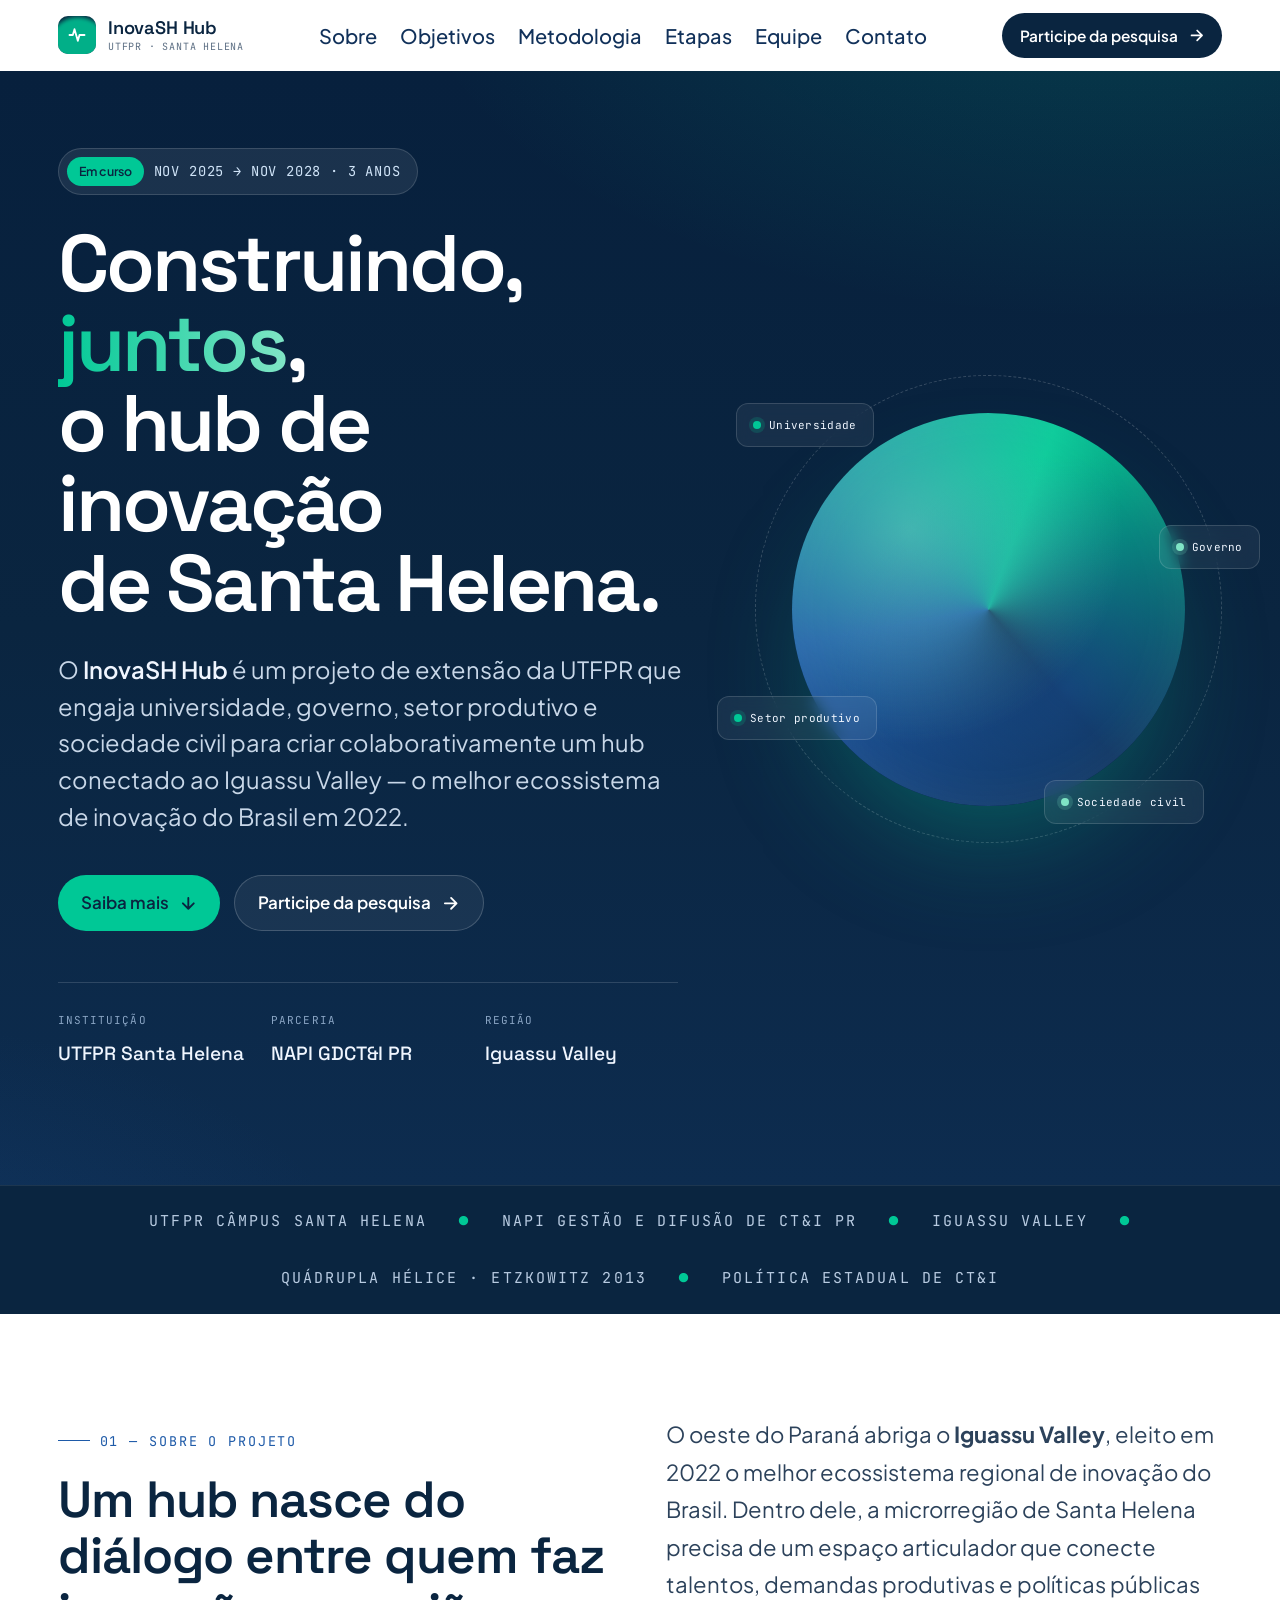
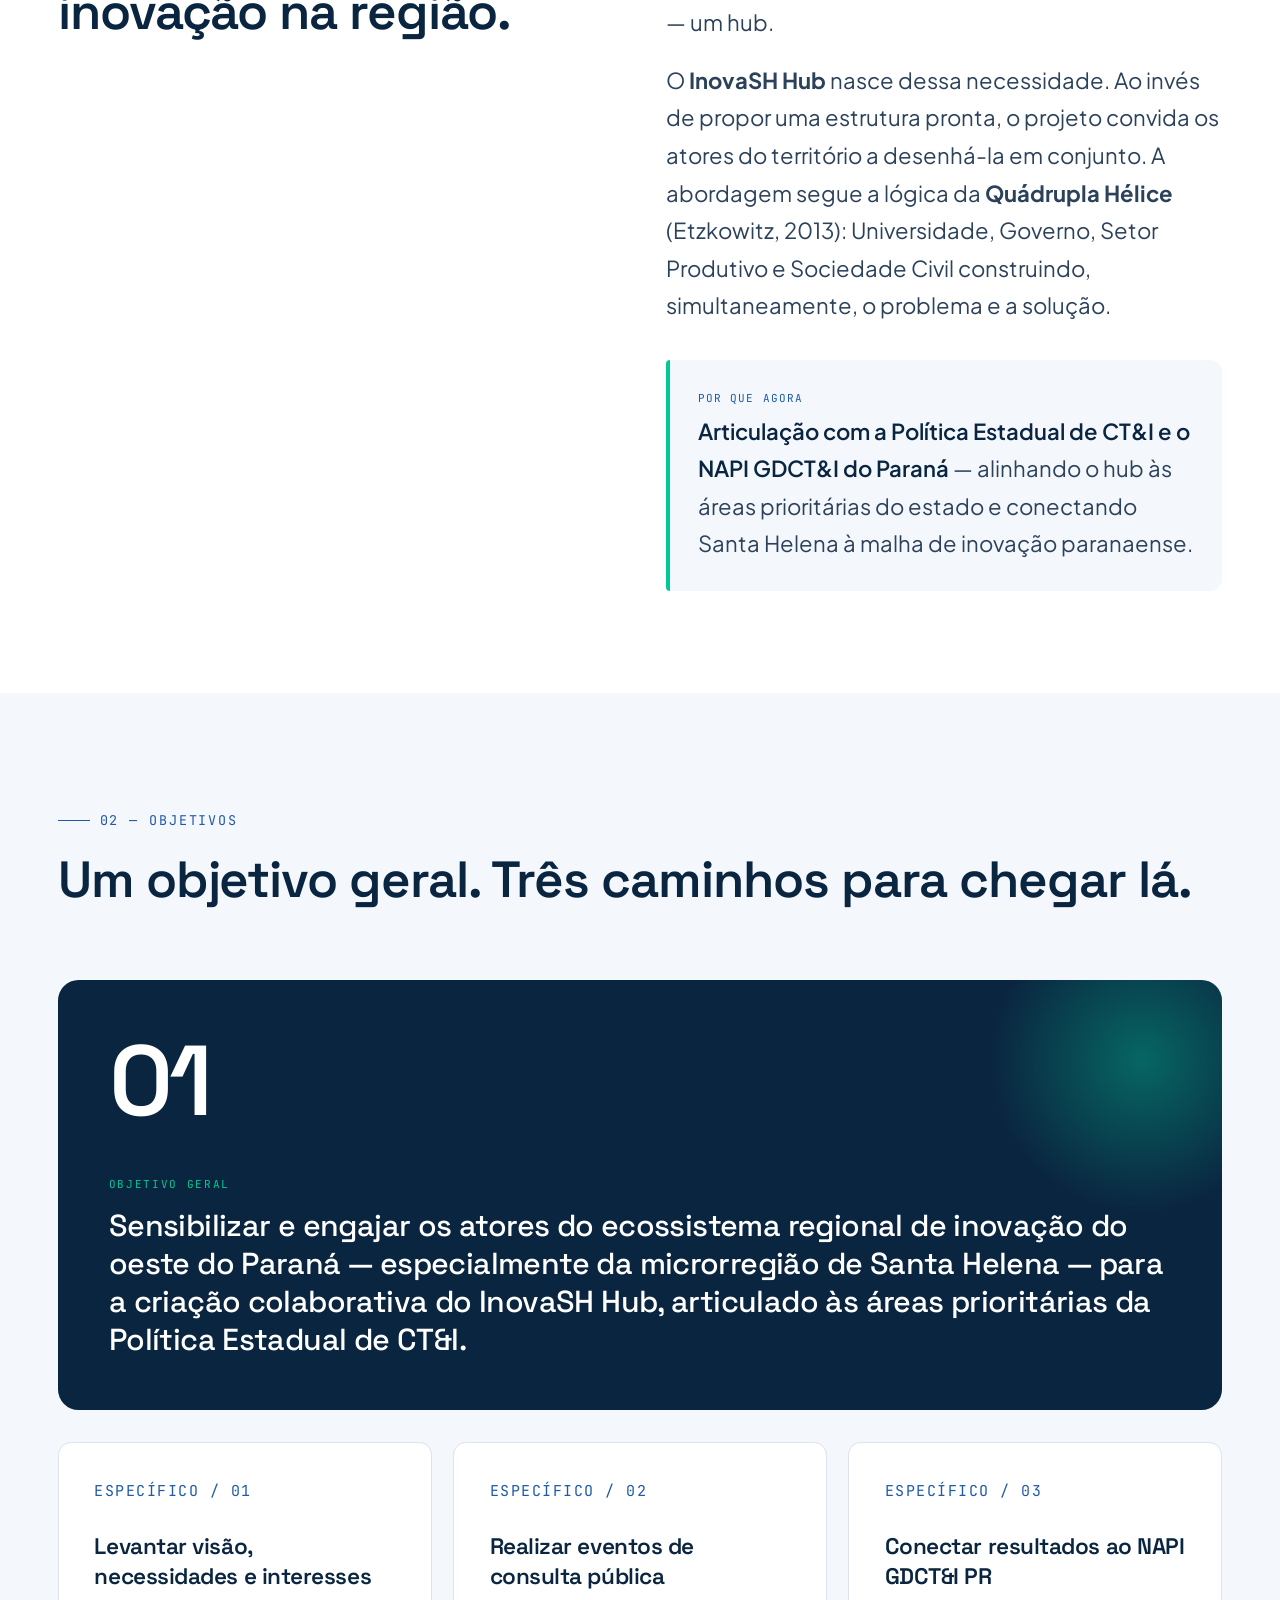
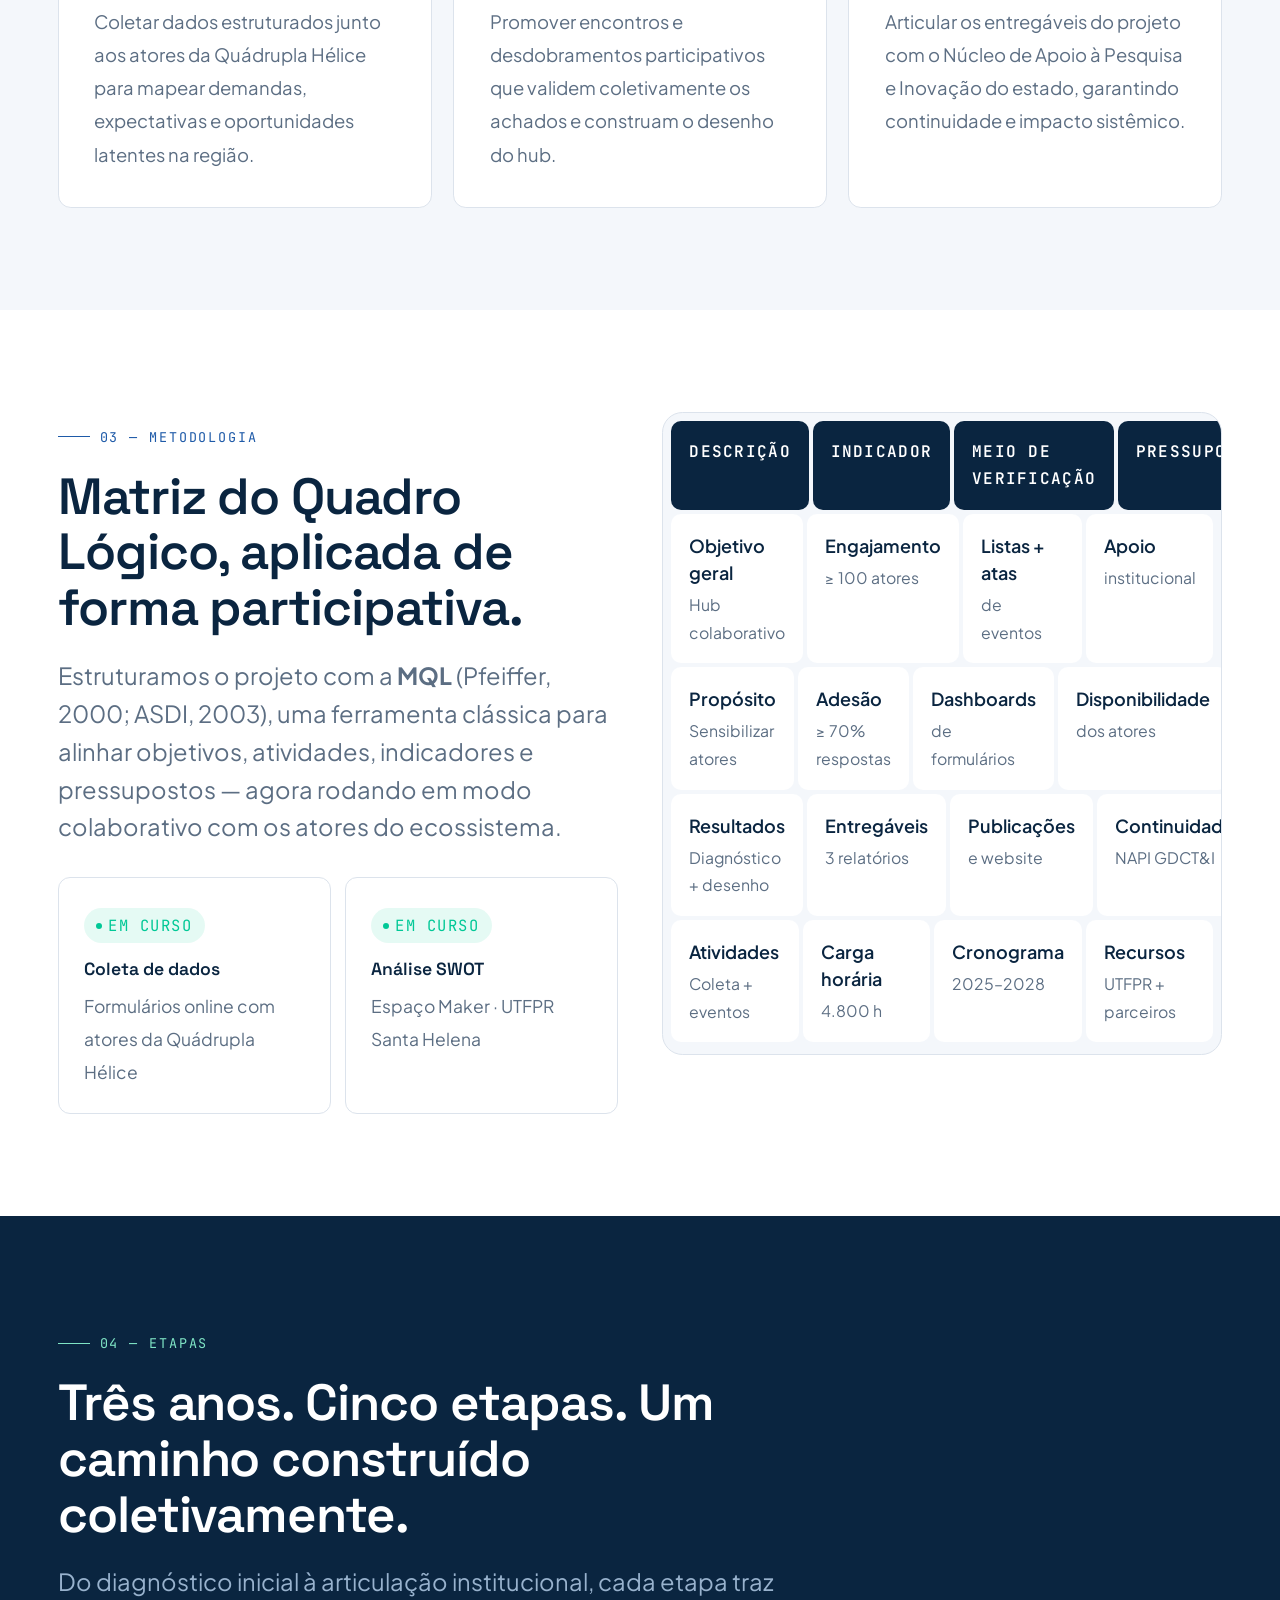
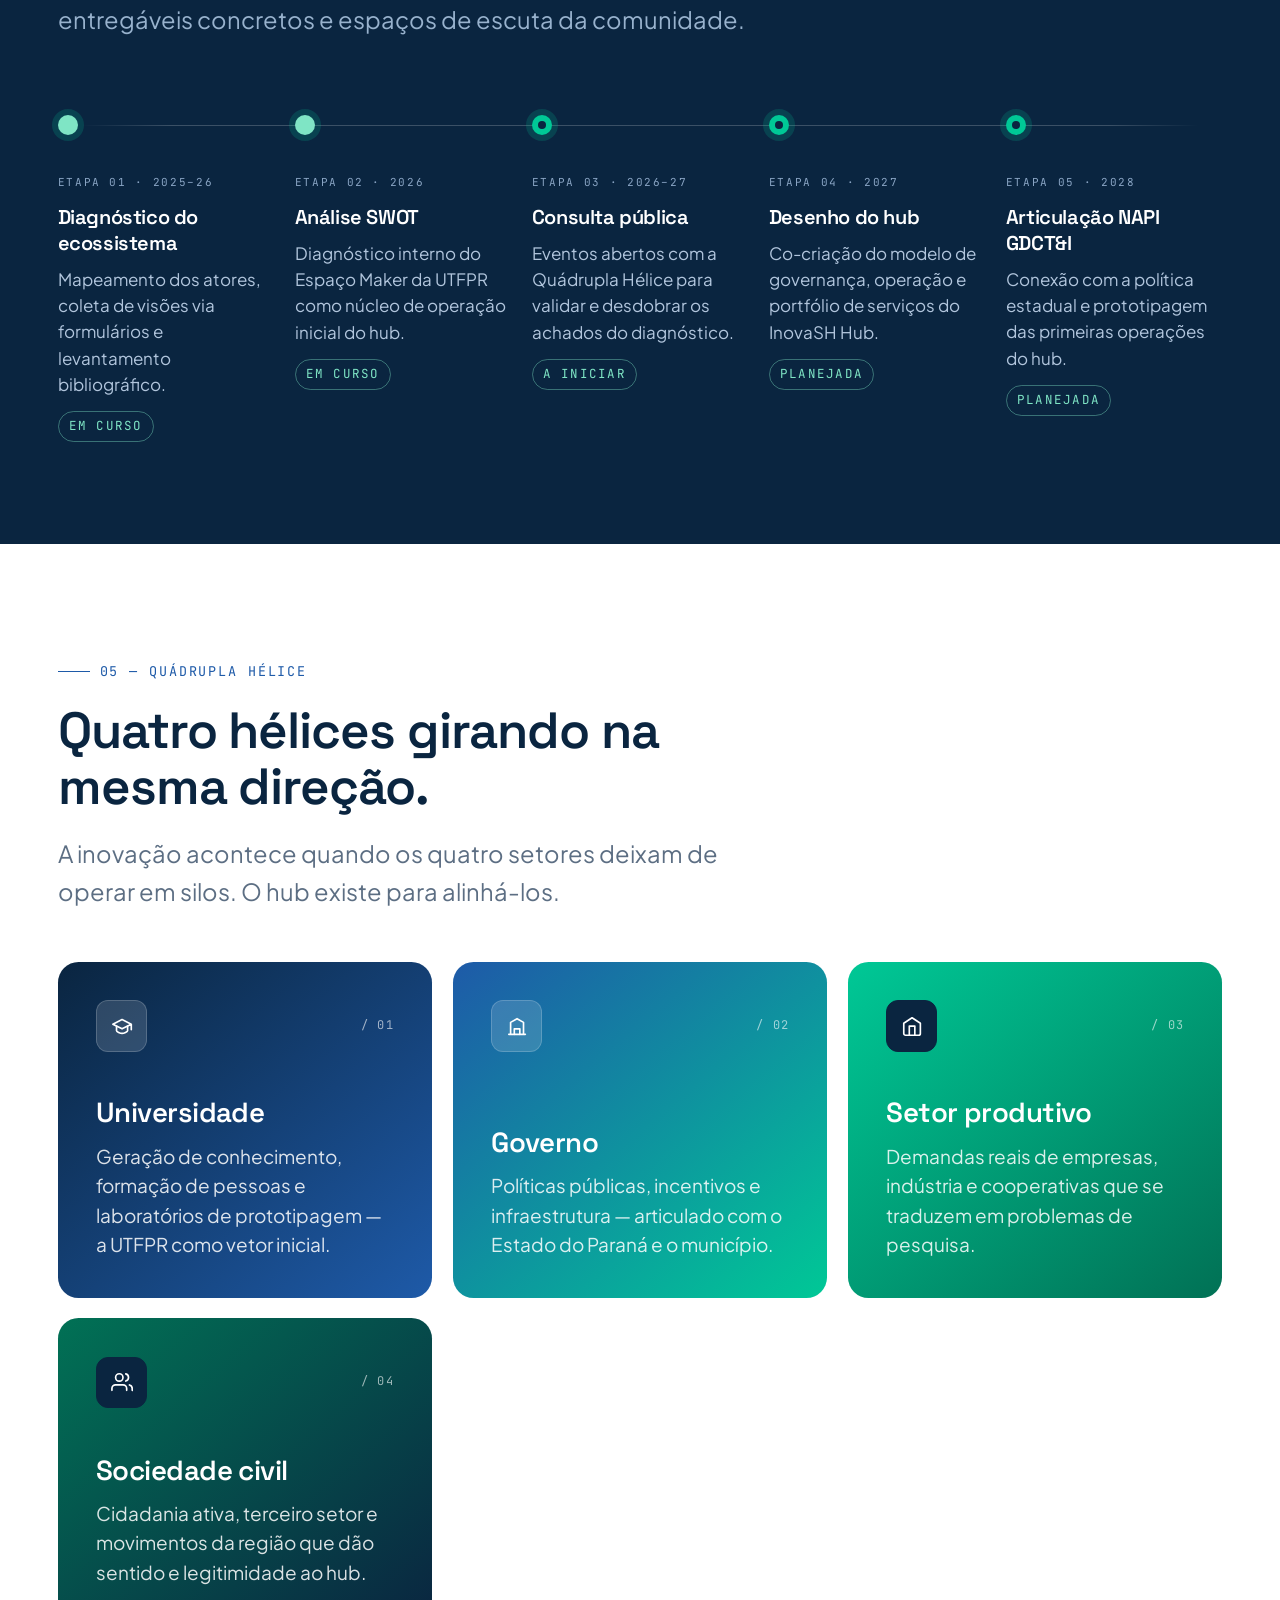
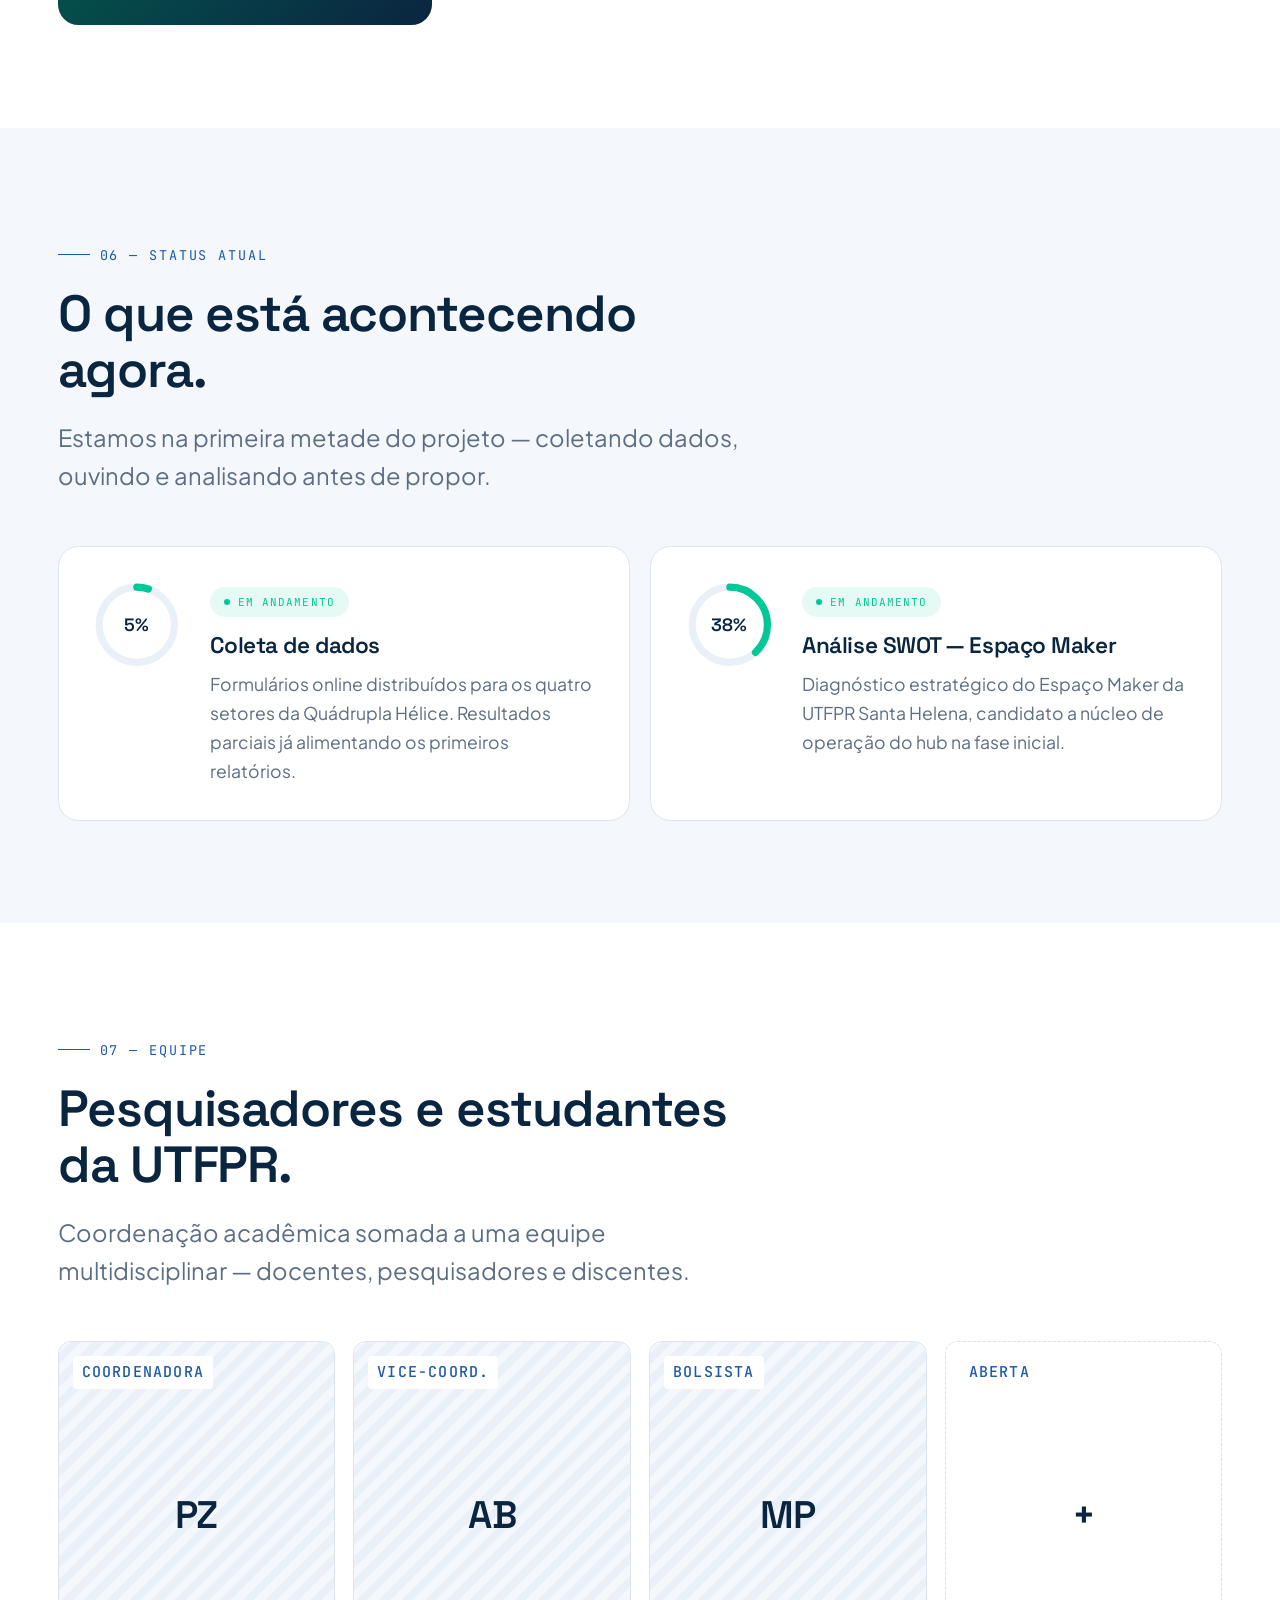
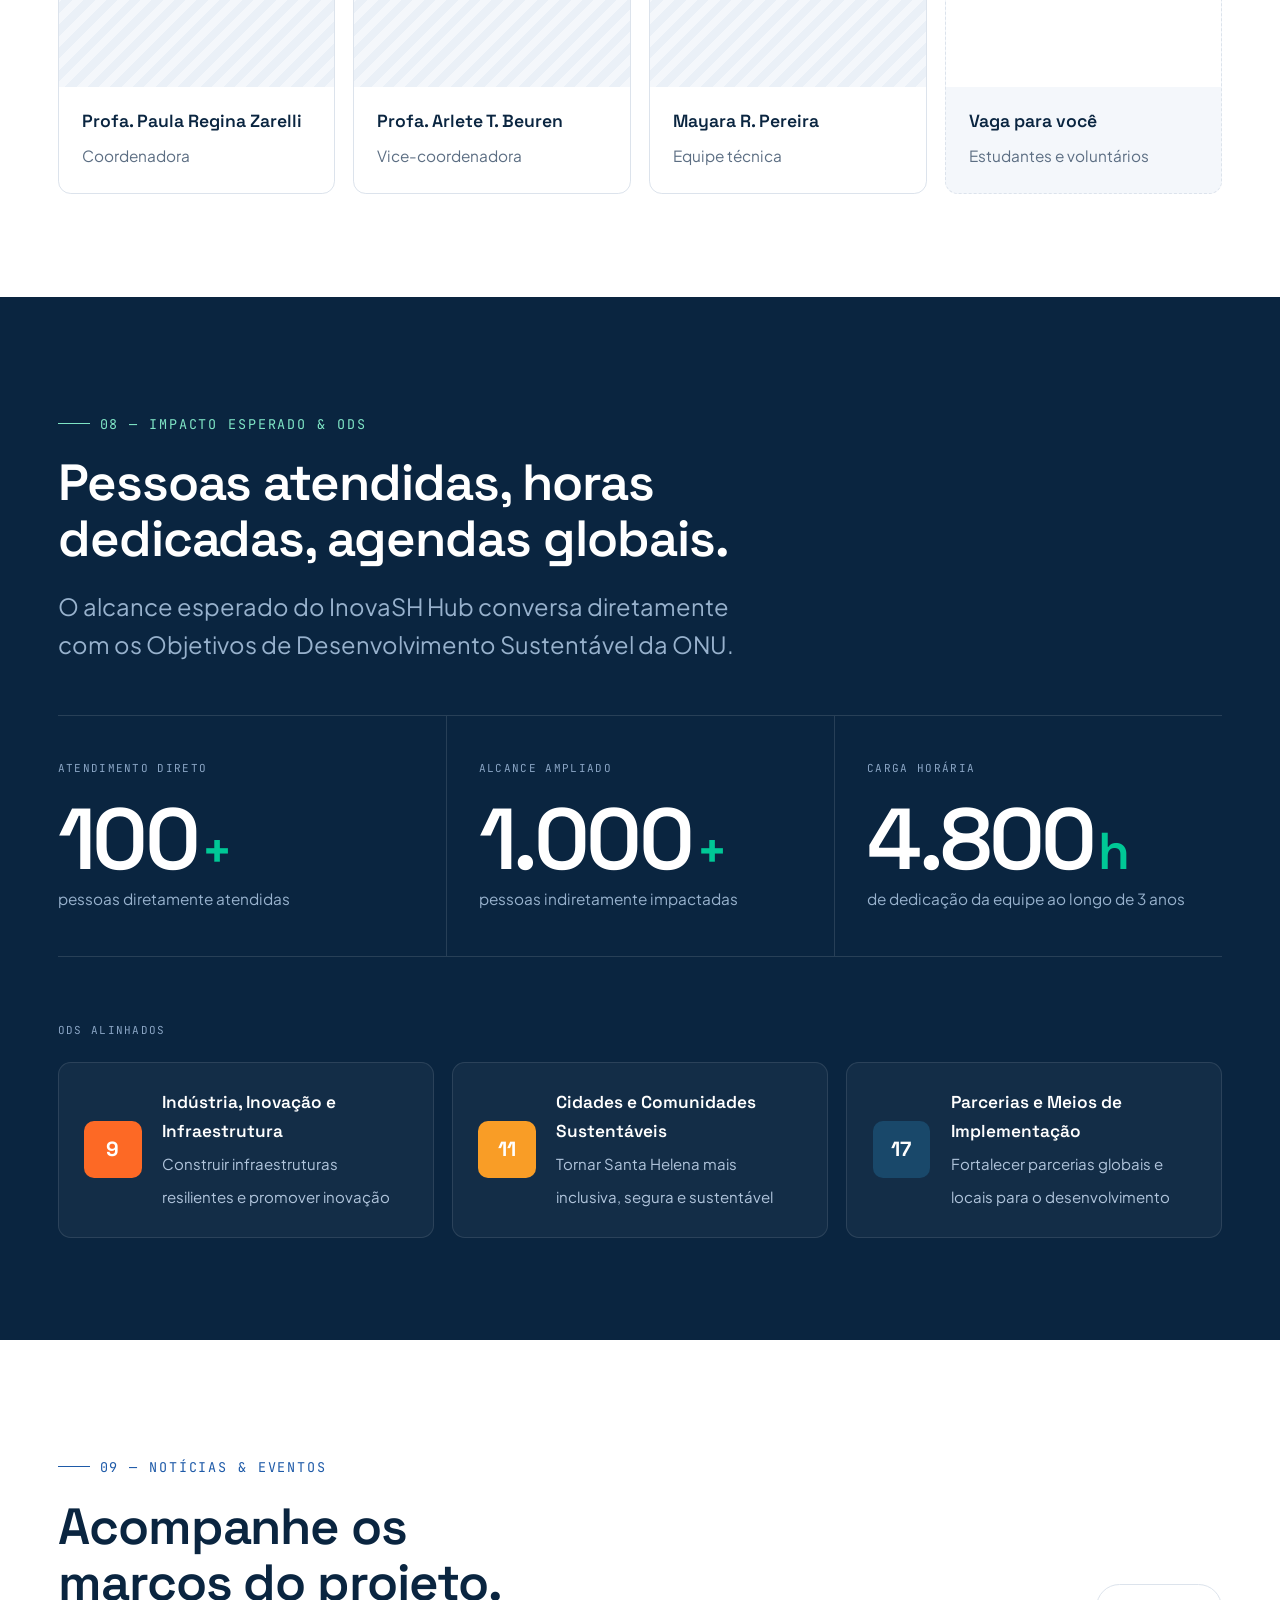
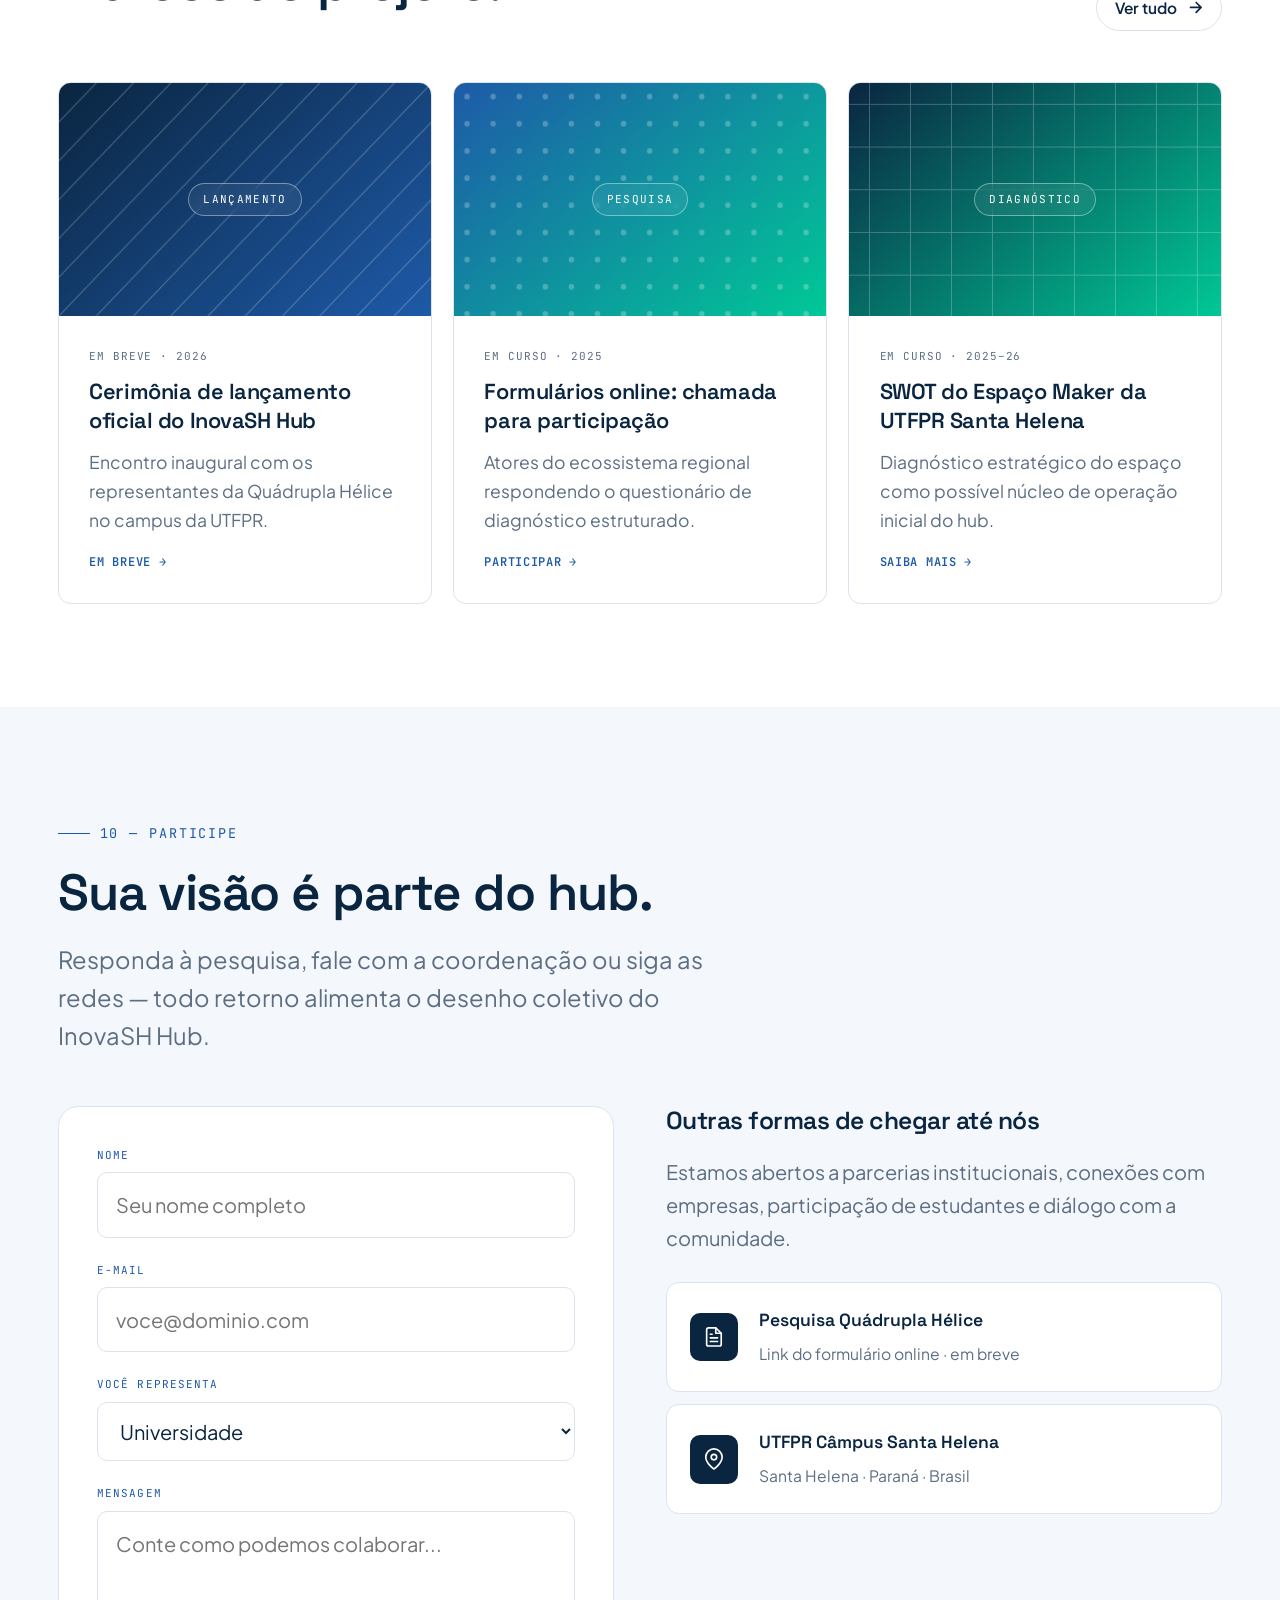
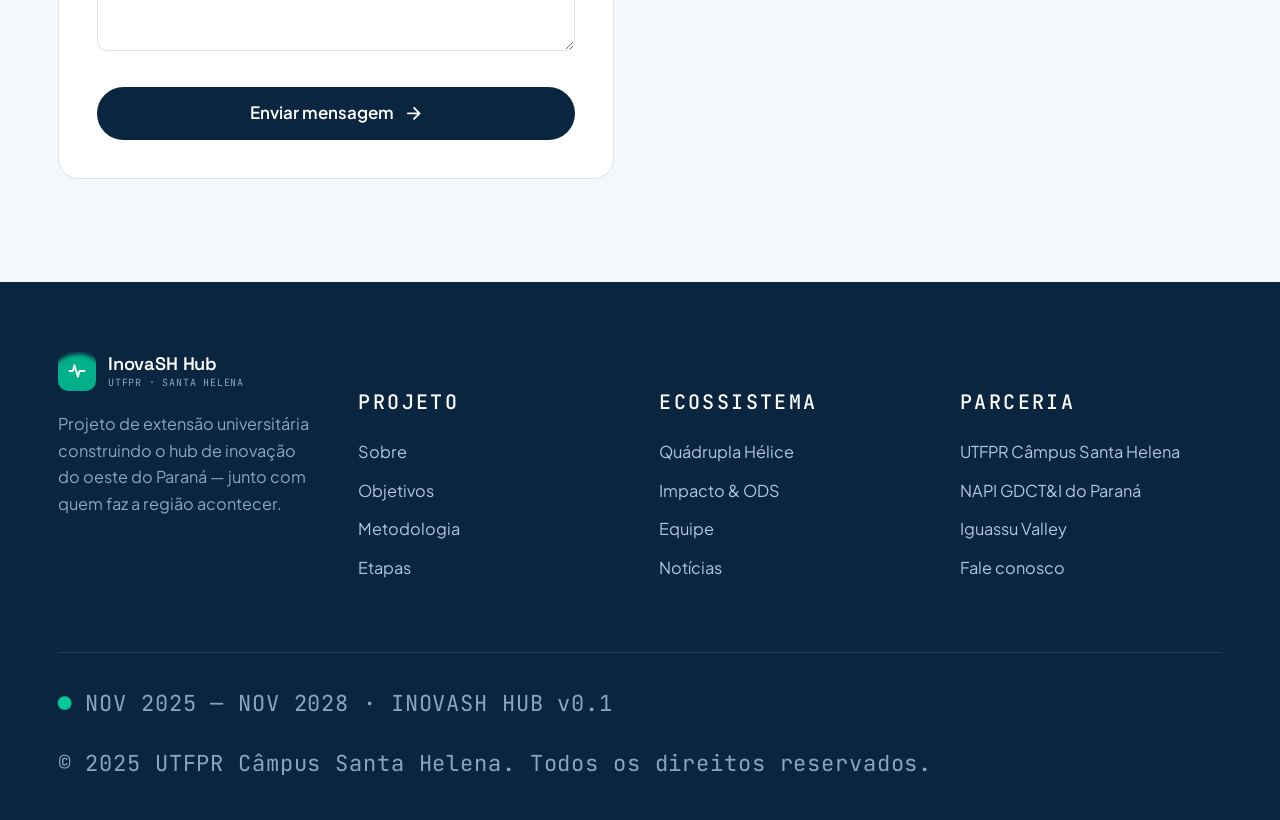
==== commit bdef987d: "novas alterações" ====
--- a/index.html
+++ b/index.html
@@ -548,7 +548,7 @@
         </div>
       </a>
 
-      <article class="post reveal">
+      <a class="post reveal" href="swot.html" target="_self">
         <div class="post__cover post__cover--3">
           <svg viewBox="0 0 200 120" preserveAspectRatio="none"><defs><pattern id="g3" width="22" height="22" patternUnits="userSpaceOnUse"><path d="M0 11h22M11 0v22" stroke="white" stroke-width="0.5"/></pattern></defs><rect width="200" height="120" fill="url(#g3)"/></svg>
           <span class="tag">Diagnóstico</span>
@@ -559,7 +559,7 @@
           <p>Diagnóstico estratégico do espaço como possível núcleo de operação inicial do hub.</p>
           <span class="post__more">Saiba mais →</span>
         </div>
-      </article>
+      </a>
     </div>
   </div>
 </section>
--- a/style.css
+++ b/style.css
@@ -720,7 +720,7 @@
   border-radius: 4px; color: var(--blue); font-weight: 500;
 }
 .member__info { padding: clamp(16px, 1.8vw, 26px); }
-.member__info strong { display: block; font-family: var(--f-display); font-weight: 600; font-size: clamp(30px, 0.4vw + 0.78rem, 25px); line-height: 1.3; margin-bottom: 5px; }
+.member__info strong { display: block; font-family: var(--f-display); font-weight: 600; font-size: clamp(15px, 0.4vw + 0.78rem, 22px); line-height: 1.3; margin-bottom: 5px; }
 .member__info span { font-size: clamp(13px, 0.3vw + 0.72rem, 16px); color: var(--muted); }
 
 /* ============================================================
@@ -925,21 +925,45 @@
 .mono   { font-family: var(--f-mono); }
 
 /* ============================================================
-   AJUSTE ESTRUTURAL — telas estreitas (tablet / celular)
-   Única quebra: empilha o que não pode ser fluido.
-   ============================================================ */
+   RESPONSIVO — Mobile, Tablet, Notebook, Desktop
+   Estratégia: design fluido + breakpoints estruturais granulares.
+   ============================================================ */
+
+/* === NOTEBOOK MENOR (≤ 1200px) — reduz folgas do nav === */
+@media (max-width: 1200px) {
+  .nav__links { gap: clamp(10px, 1.4vw, 24px); }
+  .nav__links a { font-size: clamp(15px, 1.2vw, 18px); }
+}
+
+/* === TABLET LANDSCAPE / NOTEBOOK PEQUENO (≤ 1024px) === */
+@media (max-width: 1024px) {
+  /* esconde o CTA do nav antes do hamburguer pra evitar overflow */
+  .nav__cta.desktop { display: none; }
+
+  /* hero em 2 colunas ainda funciona, mas com gap menor */
+  .hero__grid { gap: clamp(24px, 3.5vw, 56px); }
+  .hero__visual { max-width: 420px; }
+
+  /* timeline em 2 linhas (3+2) */
+  .tl { grid-template-columns: repeat(3, minmax(0, 1fr)); }
+  .tl::before { left: 24px; right: 24px; }
+
+  /* matriz LFM continua 4 colunas mas células mais compactas */
+  .lfm__cell { padding: clamp(10px, 1.2vw, 16px); }
+}
+
+/* === TABLET / TELAS ESTREITAS (≤ 900px) === */
 @media (max-width: 900px) {
-  /* NAV → menu hamburguer */
+  /* NAV → hamburguer */
   .nav__links { display: none; }
-  .nav__cta.desktop { display: none; }
   .menu-toggle { display: flex; }
   .nav__drawer.open { display: flex; }
 
   /* HERO → empilha; esconde o visual decorativo */
-  .hero__grid { grid-template-columns: 1fr; }
+  .hero__grid { grid-template-columns: 1fr; gap: 0; }
   .hero__visual { display: none; }
 
-  /* TIMELINE → vertical com linha conectora */
+  /* TIMELINE → vertical com linha conectora à esquerda */
   .tl {
     grid-template-columns: 1fr;
     gap: 0;
@@ -959,6 +983,153 @@
   /* MATRIZ LFM → 2 colunas, sem cabeçalho */
   .lfm__head { display: none; }
   .lfm__row { grid-template-columns: 1fr 1fr; }
+
+  /* OBJETIVO GERAL → empilha número e texto */
+  .bigobj { flex-direction: column; align-items: flex-start; gap: 16px; }
+  .bigobj__num { font-size: clamp(3rem, 14vw, 6rem); }
+  .bigobj h3 { flex: 1 1 auto; }
+
+  /* IMPACT → quando empilha, troca borda lateral por superior */
+  .impact-num + .impact-num {
+    border-left: none;
+    border-top: 1px solid rgba(255,255,255,.12);
+    padding-left: 0;
+    padding-top: clamp(24px, 3.5vw, 40px);
+  }
+
+  /* FOOTER bottom: empilha legendas */
+  .footer__bottom { font-size: clamp(12px, 2.2vw, 16px); }
+}
+
+/* === MOBILE (≤ 640px) — celular === */
+@media (max-width: 640px) {
+  /* tipografia mais compacta */
+  :root { --section-pad: clamp(48px, 12vw, 80px); }
+
+  /* HERO — remove quebras forçadas, melhora legibilidade */
+  .hero h1 br { display: none; }
+  .hero h1 {
+    font-size: clamp(1.9rem, 8.5vw, 3rem);
+    line-height: 1.08;
+    letter-spacing: -0.025em;
+  }
+  .hero__tag { font-size: 11px; padding: 6px 12px 6px 6px; gap: 8px; }
+  .hero__tag span:first-child { font-size: 11px; padding: 3px 10px; }
+  .hero__lede { font-size: clamp(1rem, 4vw, 1.2rem); }
+  .hero__ctas { flex-direction: column; align-items: stretch; gap: 10px; }
+  .hero__ctas .btn { width: 100%; justify-content: center; }
+  .hero__meta { grid-template-columns: 1fr 1fr; max-width: 100%; gap: 16px; }
+  .hero__meta div strong { font-size: 15px; }
+
+  /* títulos de seção compactos */
+  .section-title { font-size: clamp(1.6rem, 7.2vw, 2.4rem); }
+  .section-lede  { font-size: clamp(1rem, 4vw, 1.2rem); }
+
+  /* PARTNERS strip — pontos viram delimitadores leves */
+  .partners__row {
+    gap: 10px;
+    font-size: clamp(11px, 3vw, 14px);
+    letter-spacing: 0.08em;
+  }
+  .partners__row span.dot { font-size: 8px; }
+
+  /* SOBRE — espaço respira mais */
+  .about__body p { font-size: clamp(0.98rem, 3.8vw, 1.15rem); }
+
+  /* OBJETIVOS — bigobj ainda mais compacto */
+  .bigobj { padding: 28px 22px; }
+  .bigobj__num { font-size: clamp(2.8rem, 18vw, 4.5rem); }
+  .bigobj h3 { font-size: clamp(1.1rem, 4.5vw, 1.5rem); }
+  .obj-card { padding: 22px; }
+  .obj-card p { font-size: clamp(14px, 3.8vw, 16px); line-height: 1.65; }
+
+  /* METODOLOGIA — LFM em 1 coluna pra evitar cortes */
+  .lfm__row { grid-template-columns: 1fr; }
+  .lfm__row .lfm__cell { font-size: clamp(14px, 3.5vw, 16px); }
+
+  /* TIMELINE — texto mais compacto */
+  .tl__step h4 { font-size: clamp(1.05rem, 4.5vw, 1.3rem); }
+  .tl__step p  { font-size: clamp(14px, 3.6vw, 16px); }
+
+  /* HÉLICE — cards menores */
+  .helix-card { min-height: 180px; padding: 24px; }
+  .helix-card h4 { font-size: clamp(1.3rem, 5.5vw, 1.8rem); }
+  .helix-card p  { font-size: clamp(14px, 3.8vw, 16px); }
+  .helix-card__top { margin-bottom: 22px; }
+
+  /* STATUS — empilha gráfico em cima do texto */
+  .status-card {
+    grid-template-columns: 1fr;
+    justify-items: start;
+    gap: 18px;
+  }
+  .status-card__chart { width: 96px; height: 96px; }
+  .status-card h4 { font-size: clamp(1.1rem, 4.5vw, 1.4rem); }
+  .status-card p  { font-size: clamp(14px, 3.8vw, 16px); }
+
+  /* IMPACTO — números gigantes ficam proporcionais */
+  .impact-num strong { font-size: clamp(2.8rem, 16vw, 4.5rem); }
+  .impact-num small  { font-size: 13px; }
+
+  /* EQUIPE */
+  .member__info { padding: 16px; }
+  .member__info strong { font-size: 15px; }
+
+  /* NOTÍCIAS */
+  .post__body { padding: 20px; }
+  .post__body h4 { font-size: clamp(1.1rem, 4.5vw, 1.3rem); }
+
+  /* CONTATO */
+  .contact__form { padding: 22px; }
+  .contact__side h3 { font-size: clamp(1.2rem, 5vw, 1.5rem); }
+
+  /* FOOTER — empilha bottom row */
+  .footer__bottom {
+    flex-direction: column;
+    align-items: flex-start;
+    gap: 10px;
+    font-size: 12px;
+  }
+  footer h5 { font-size: 14px; margin-bottom: 14px; }
+
+  /* NAV DRAWER — itens um pouco menores */
+  .nav__drawer { padding: 20px var(--gutter) 28px; }
+  .nav__drawer a { font-size: clamp(18px, 5vw, 24px); padding: 14px 0; }
+
+  /* FORMULÁRIOS — QR + link empilham */
+  .formcard { padding: 24px; }
+  .formcard h2 { font-size: clamp(1.25rem, 5vw, 1.6rem); }
+  .formcard__action { flex-direction: column; align-items: stretch; }
+  .qr { align-self: center; width: 180px; height: 180px; }
+  .formcard__link { flex: 1 1 auto; }
+
+  /* página de formulários — header */
+  .formhero h1 { font-size: clamp(1.8rem, 8vw, 2.8rem); }
+  .subnav__back { font-size: 13px; }
+  .subnav__back svg { width: 1em; height: 1em; }
+}
+
+/* === MOBILE PEQUENO (≤ 380px) — iPhone SE etc. === */
+@media (max-width: 380px) {
+  :root { --gutter: 16px; }
+
+  .brand small { display: none; }
+  .brand { font-size: 15px; gap: 10px; }
+  .brand__mark { width: 34px; height: 34px; }
+
+  .hero h1 { font-size: 1.7rem; }
+  .hero__meta { grid-template-columns: 1fr; }
+
+  .partners__row { font-size: 10px; gap: 8px; }
+
+  .btn { padding: 11px 18px; font-size: 14px; }
+  .btn--sm { padding: 9px 14px; font-size: 13px; }
+}
+
+/* === LANDSCAPE em celulares baixos — evita hero gigante === */
+@media (max-height: 500px) and (orientation: landscape) and (max-width: 900px) {
+  .hero { padding-top: 32px; padding-bottom: 40px; }
+  .hero h1 { font-size: clamp(1.6rem, 5vw, 2.2rem); }
 }
 
 /* ============================================================
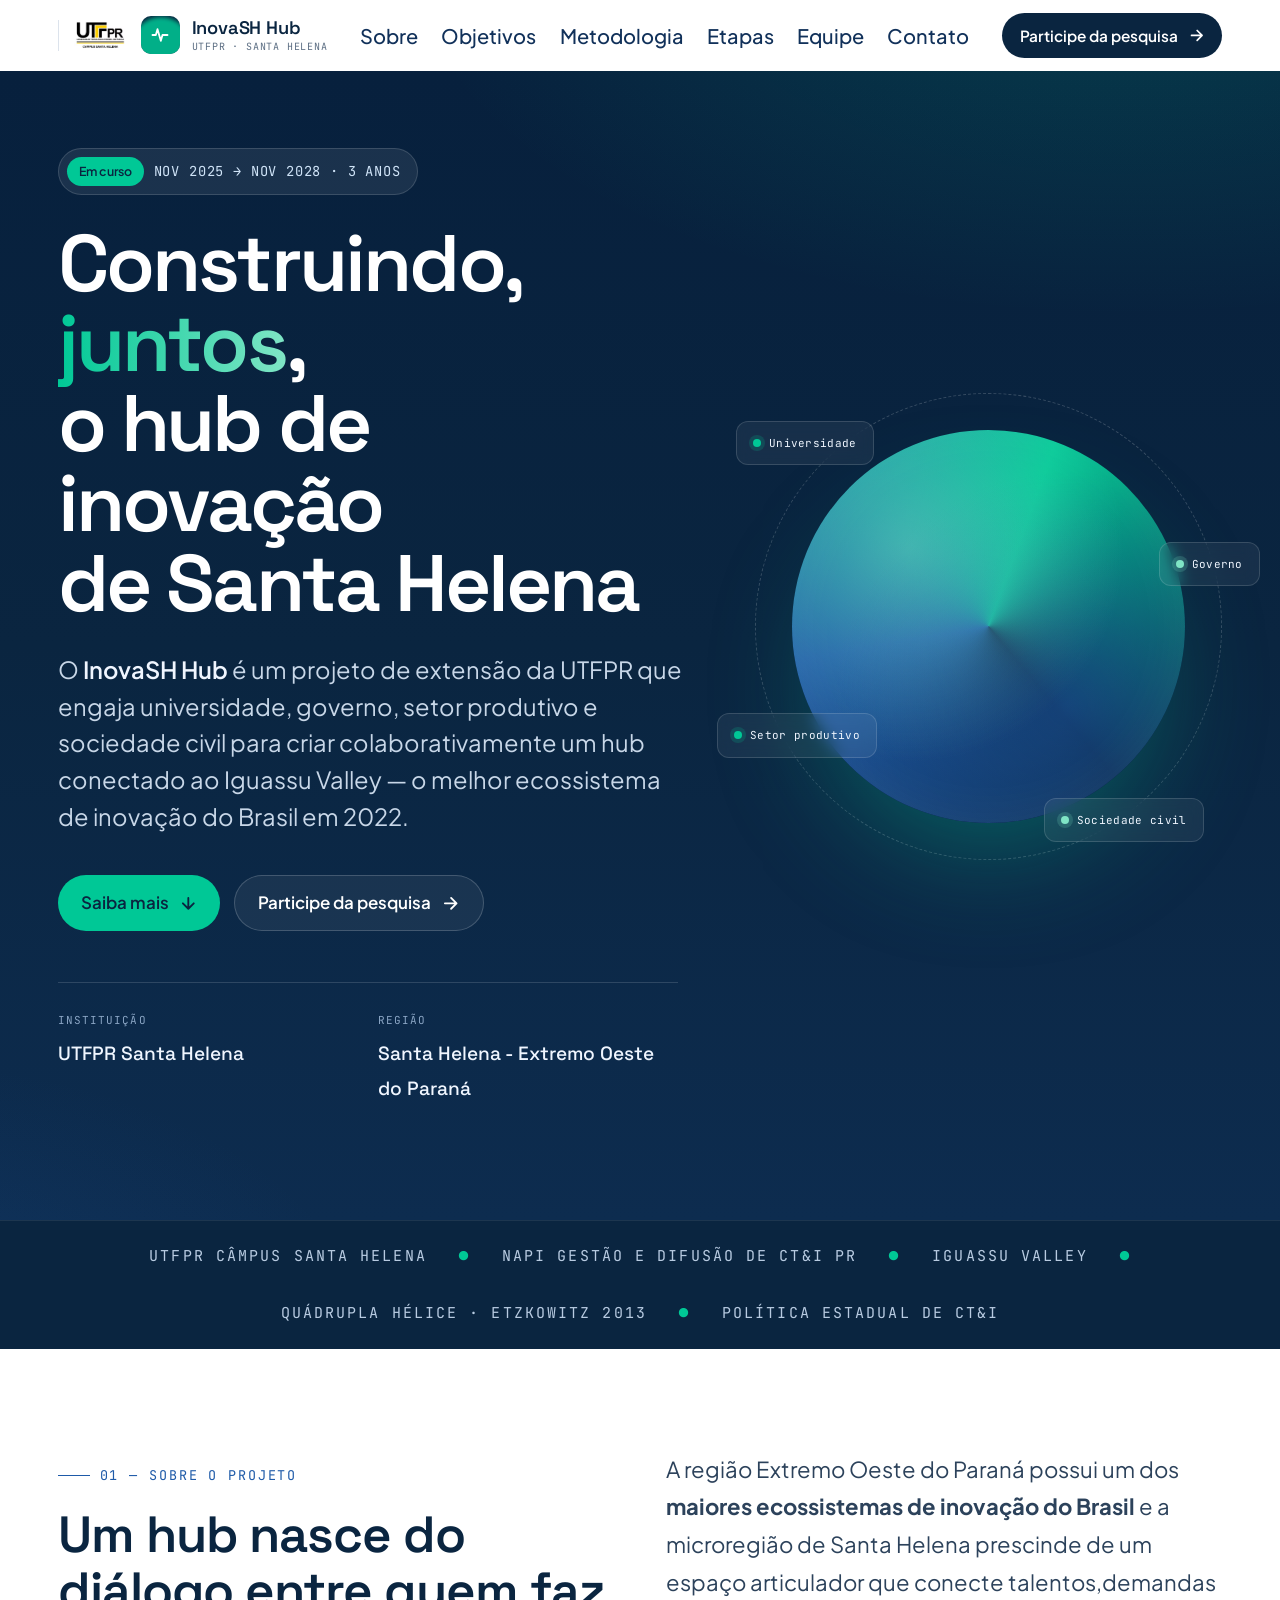
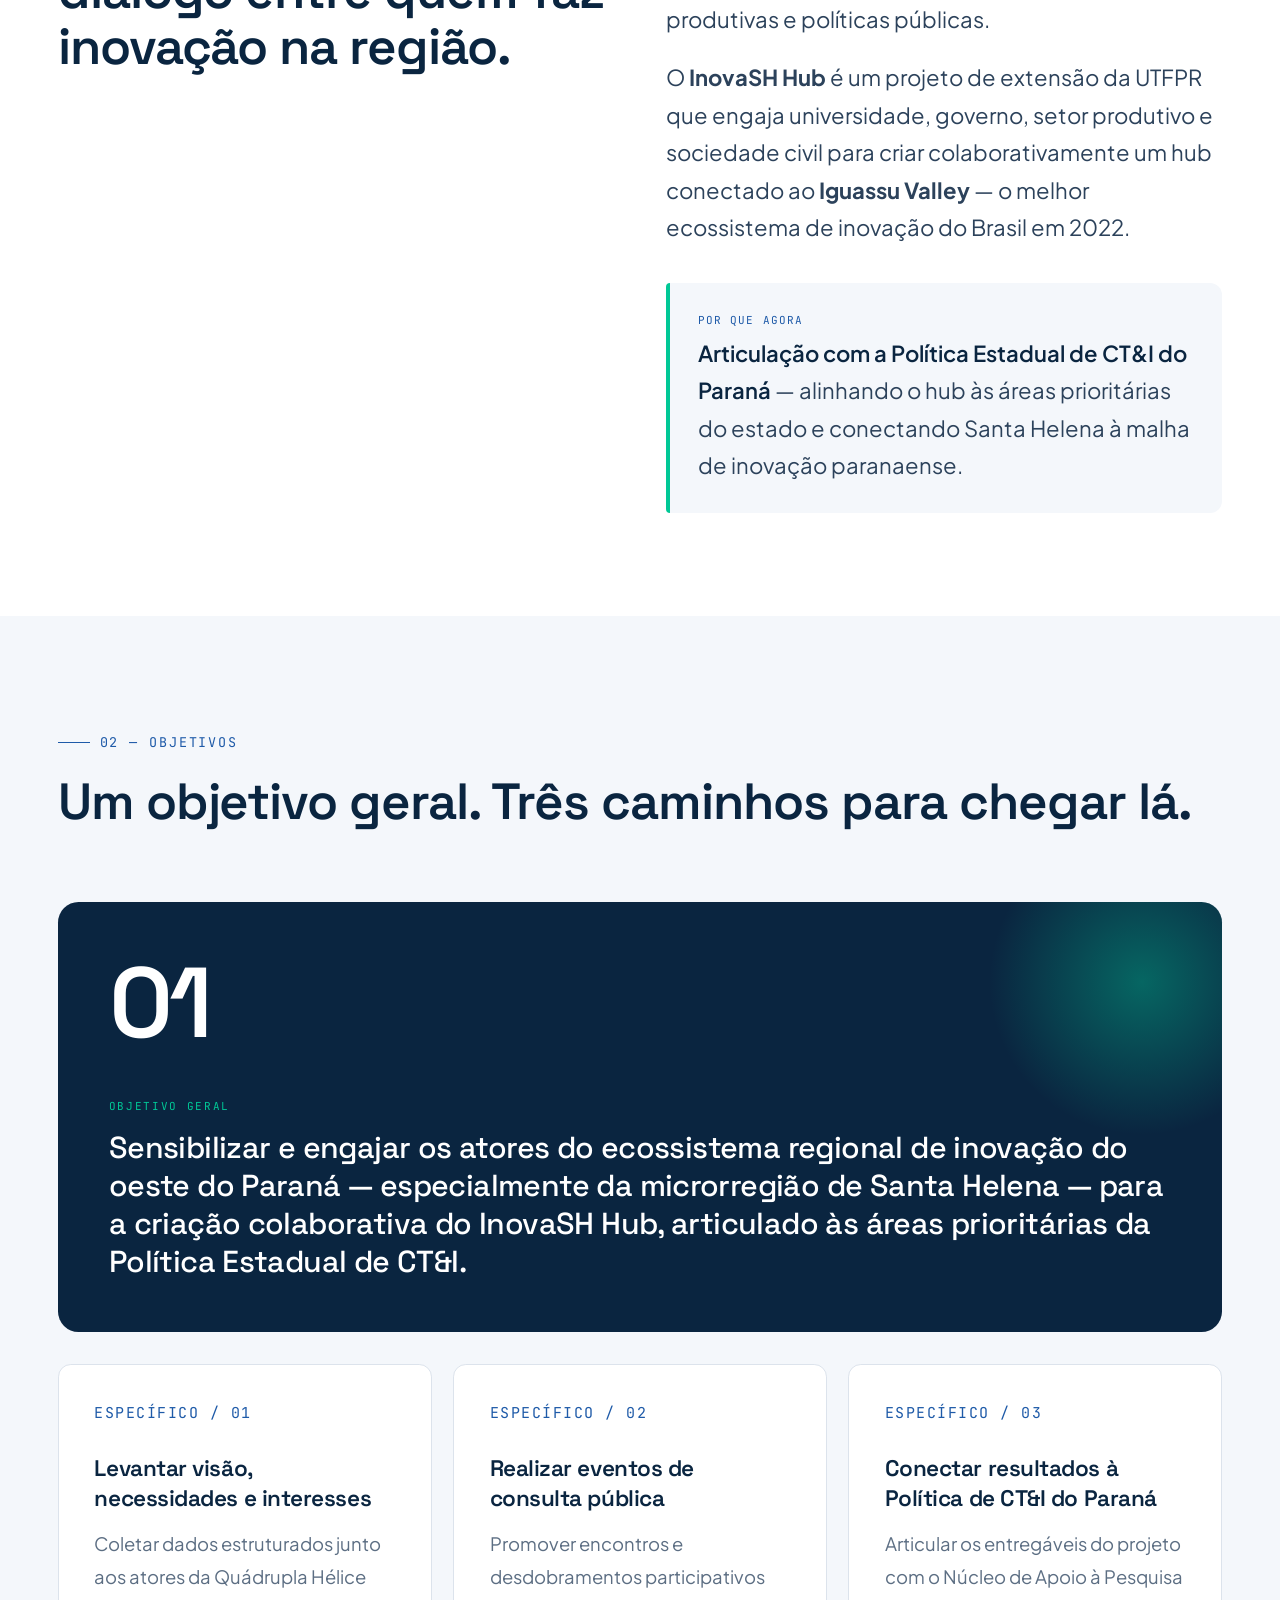
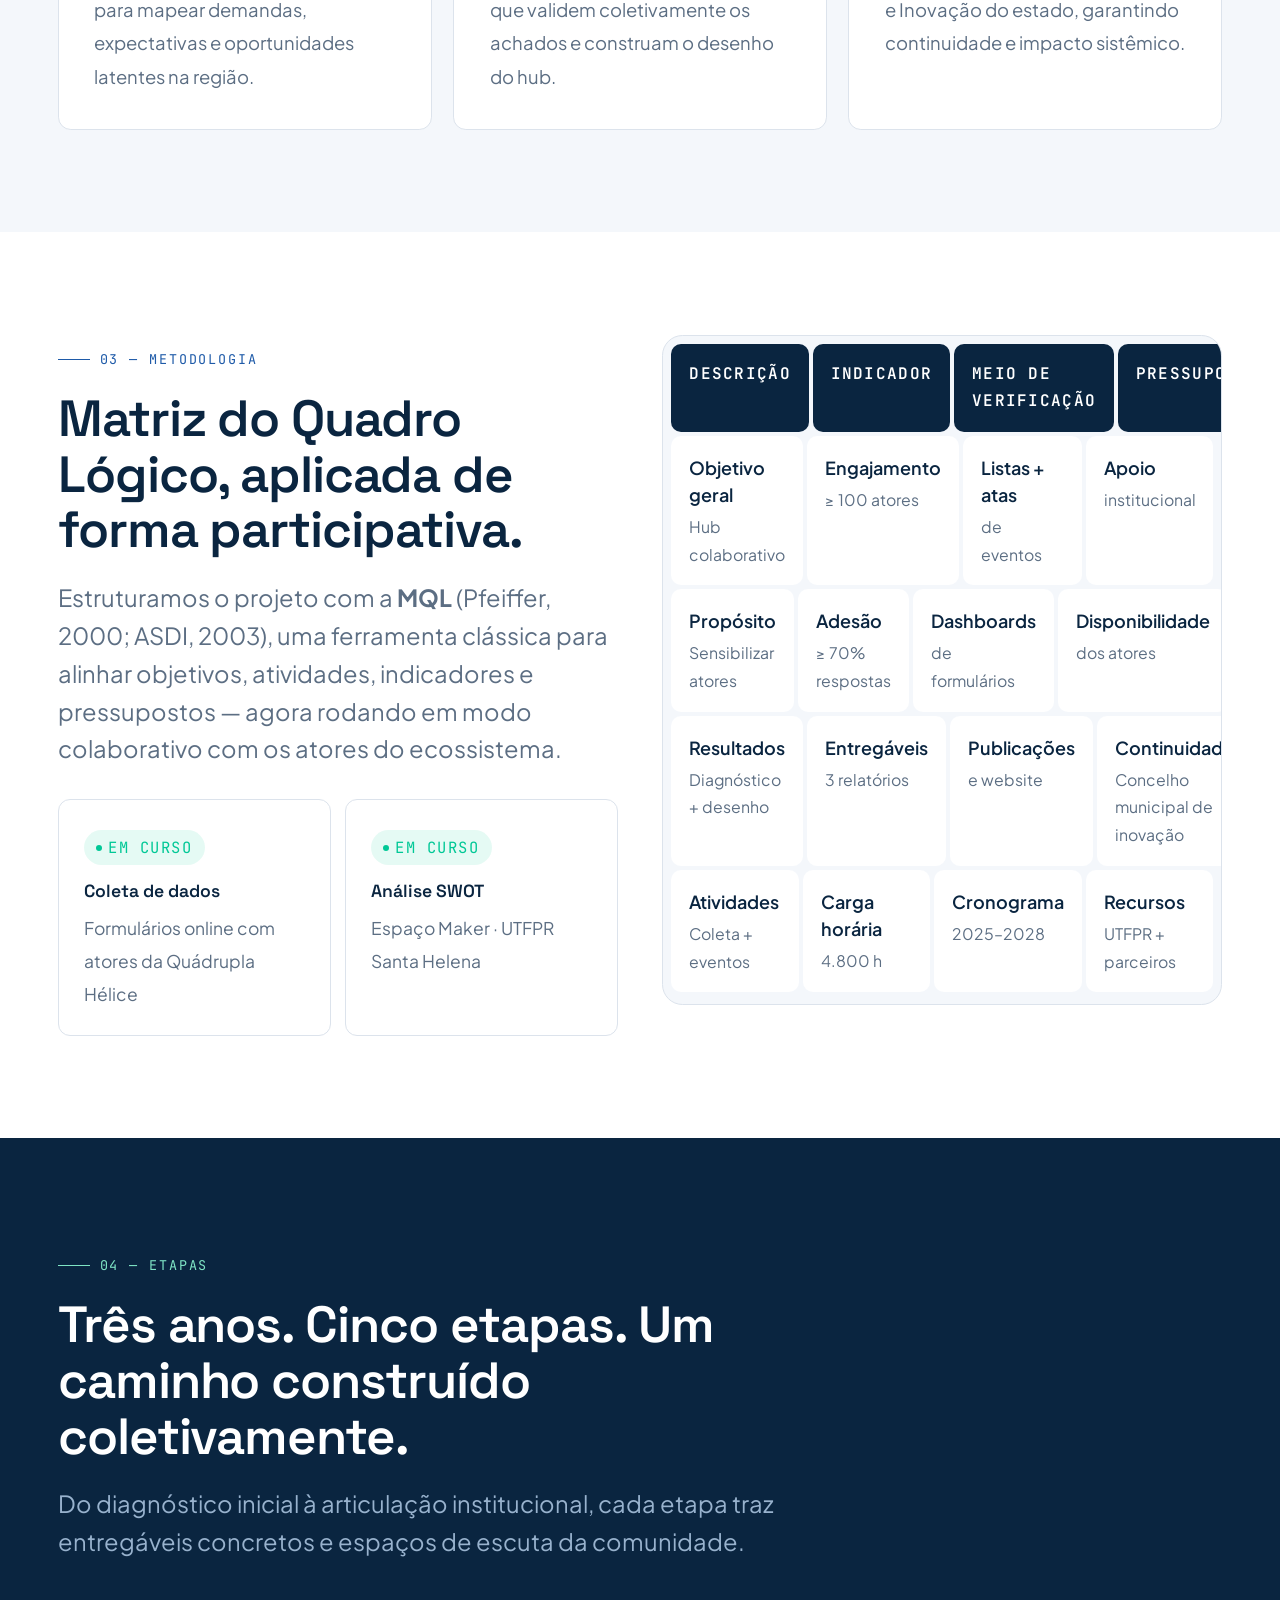
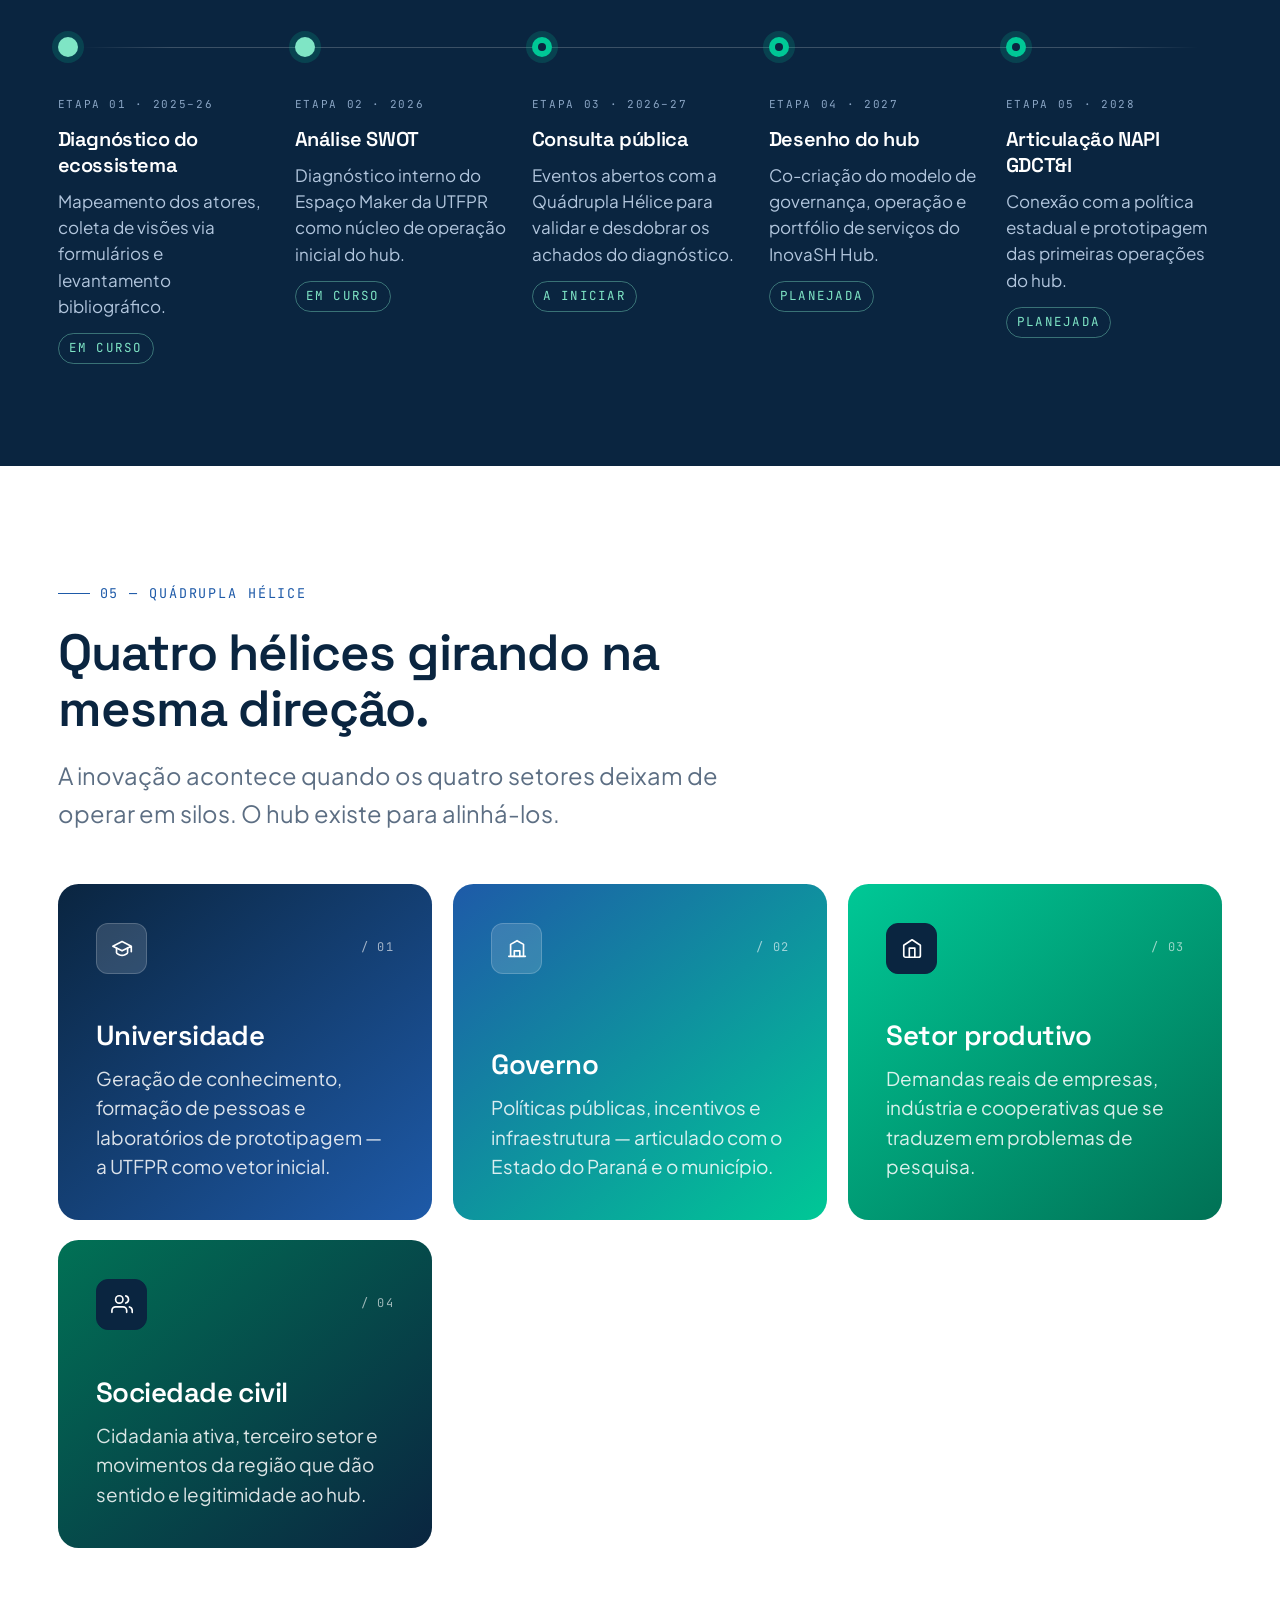
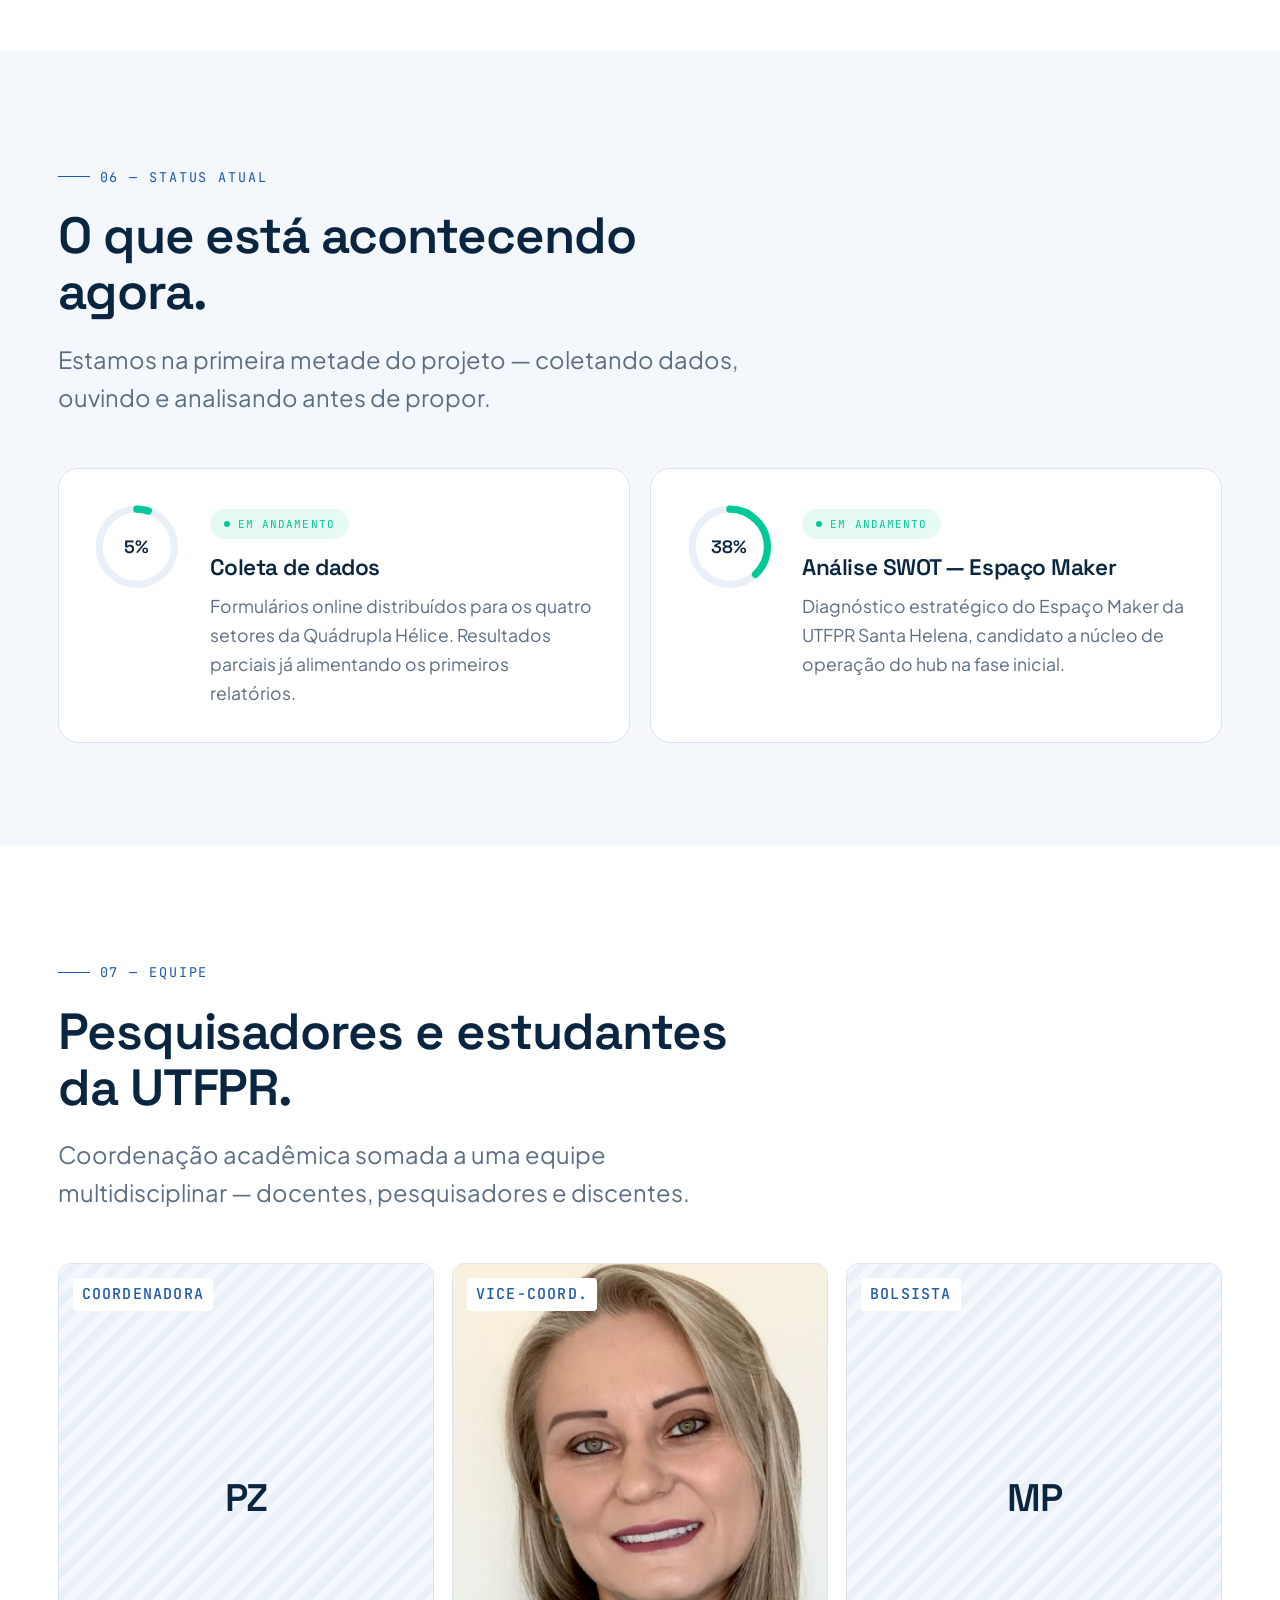
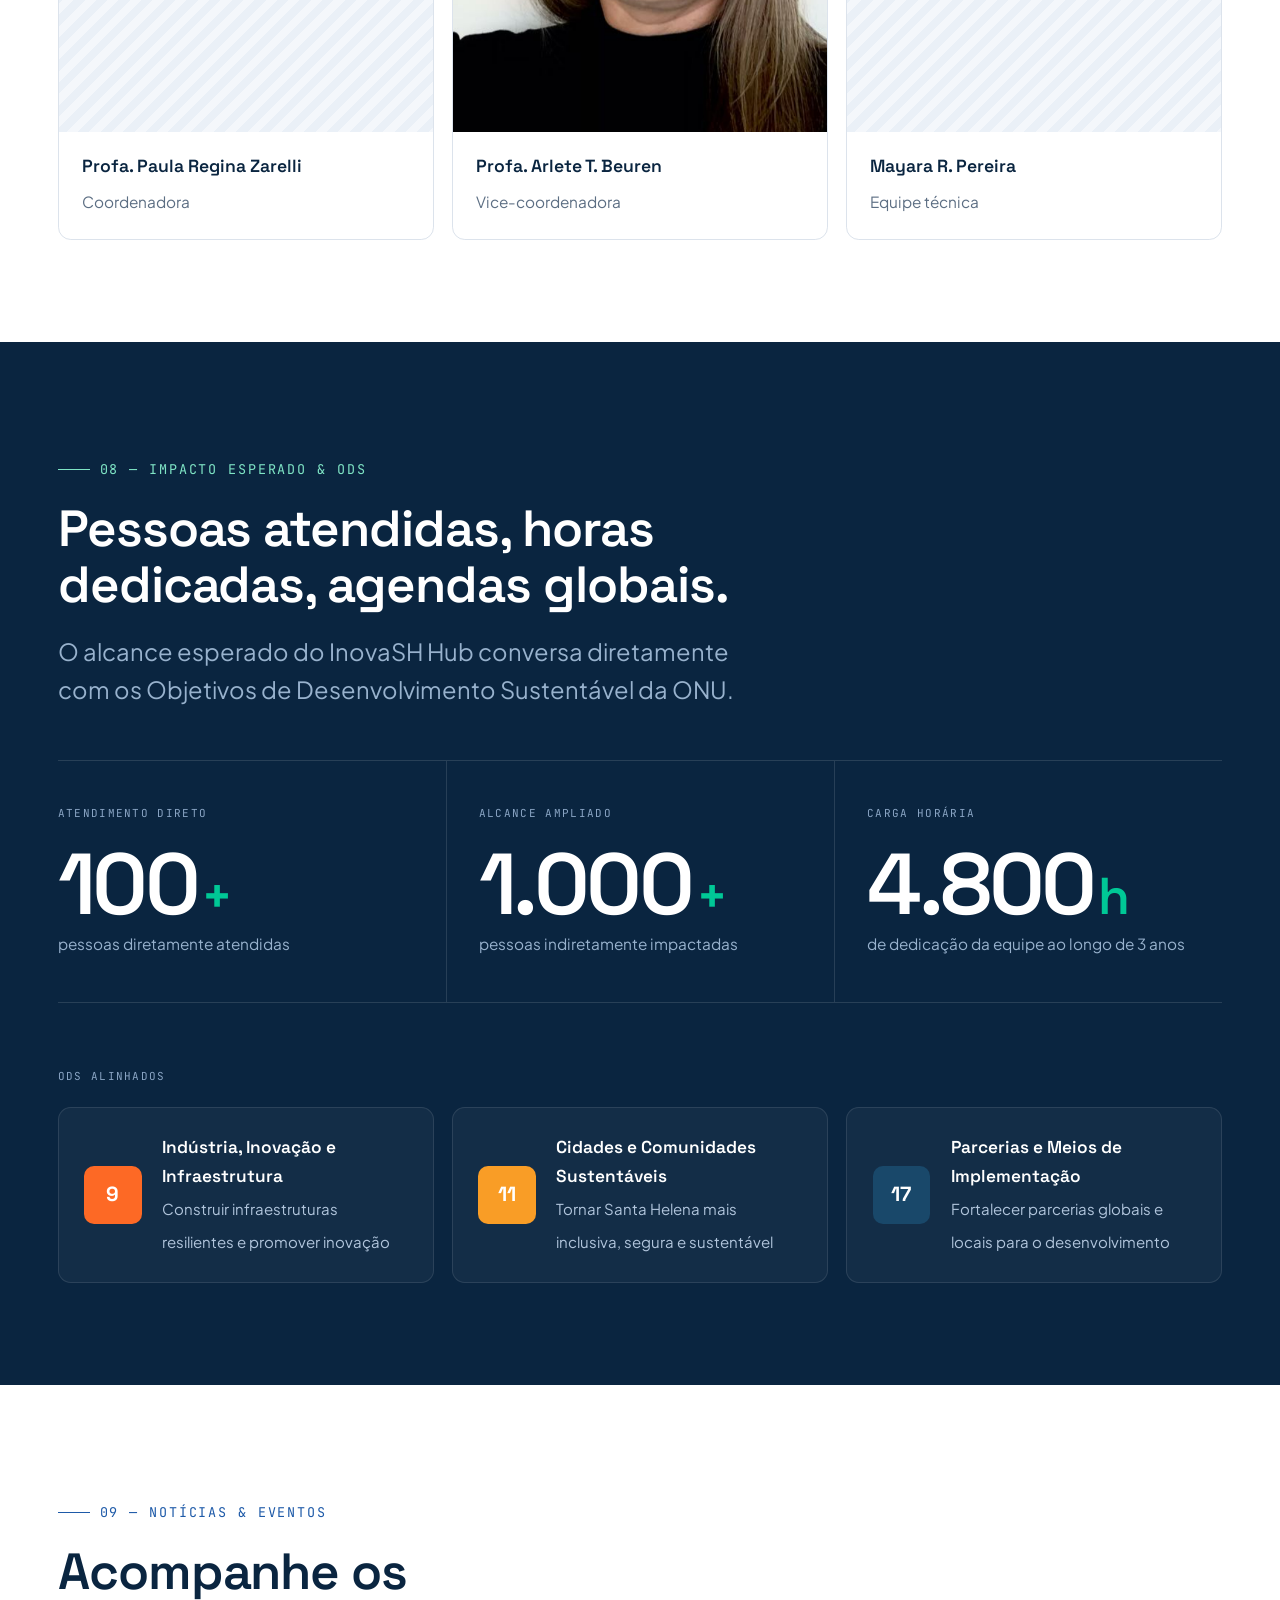
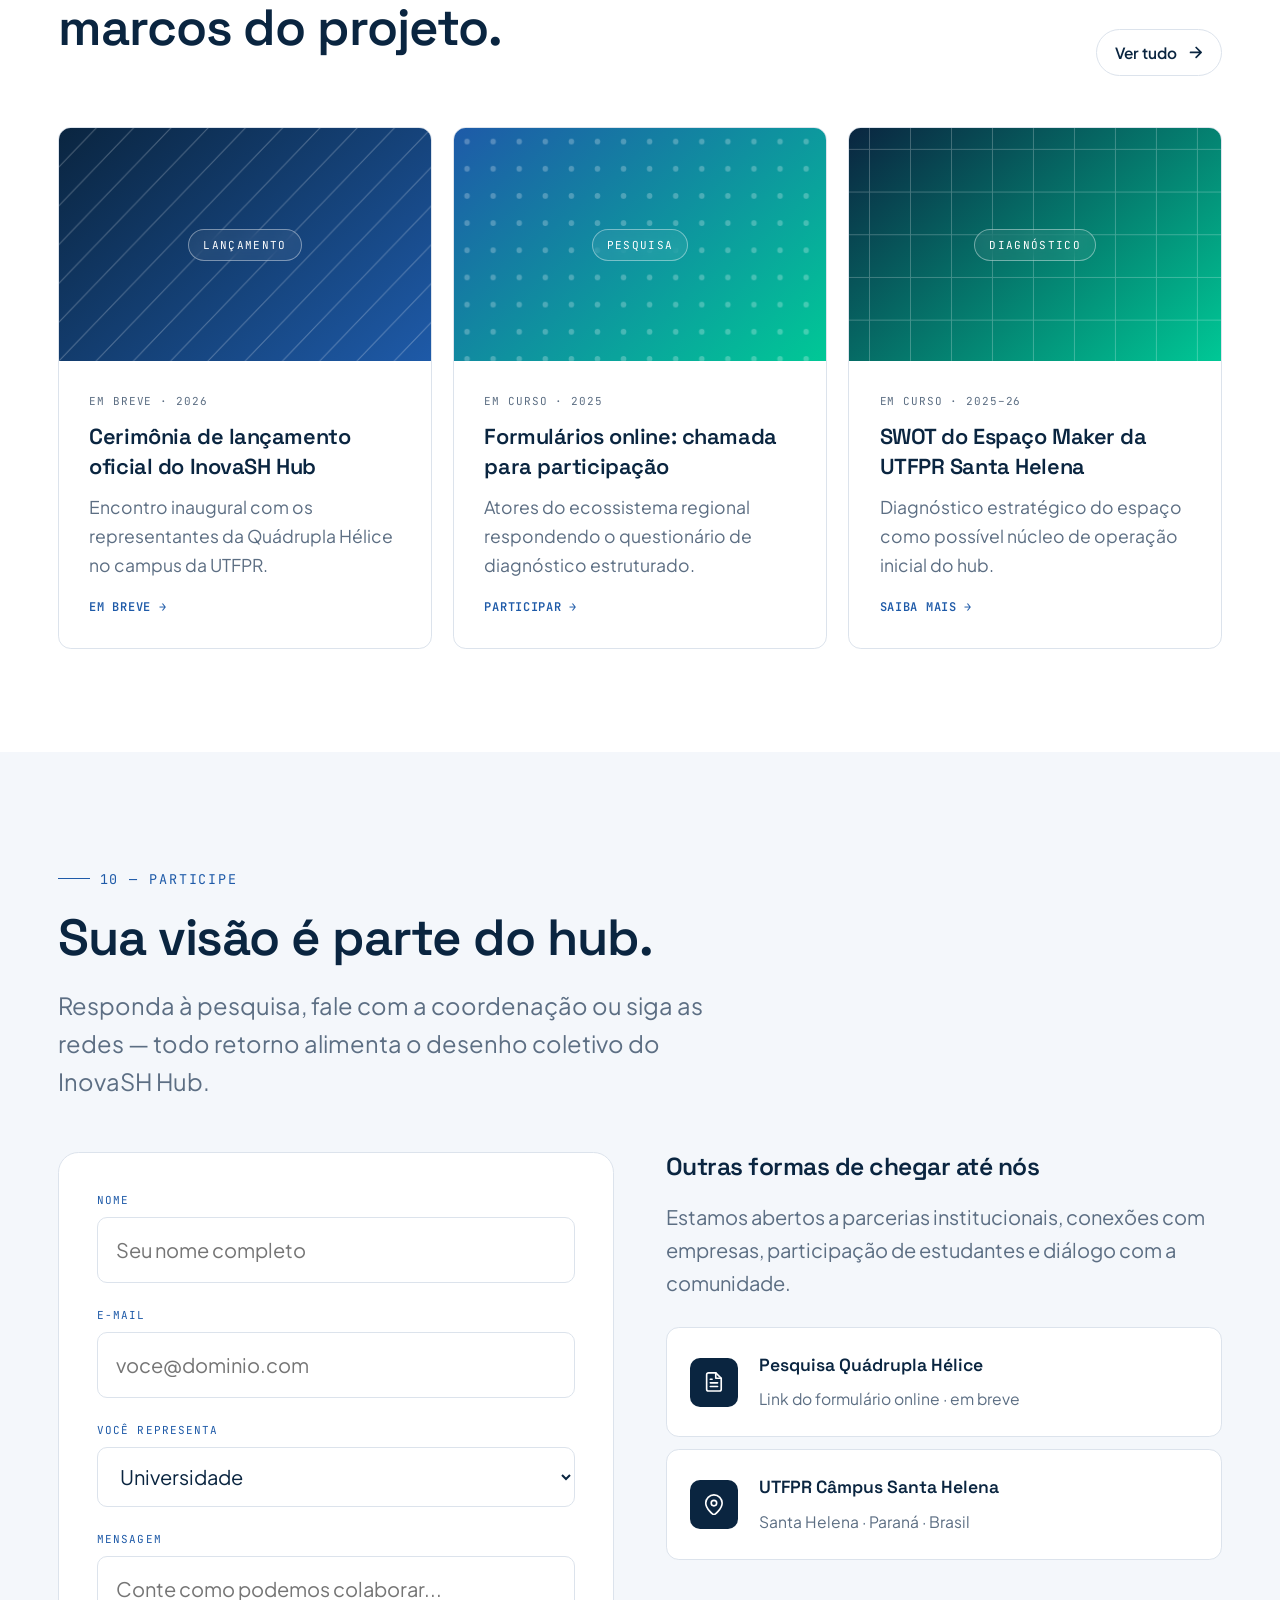
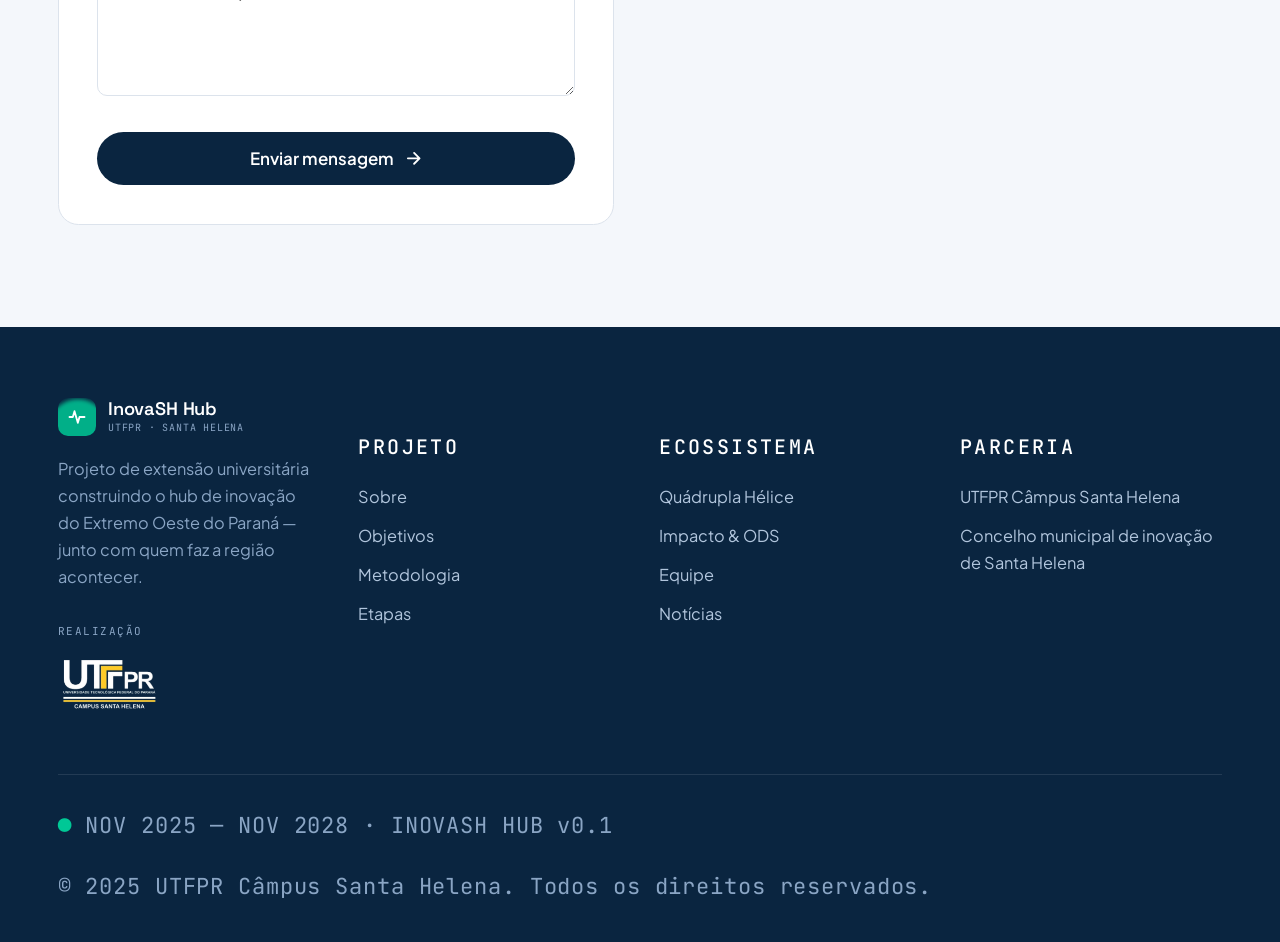
==== commit 7fb450d0: "Alterações feitas que foram solicitadas pelas as professoras, após a analise do site. Foram adiciona" ====
--- a/index.html
+++ b/index.html
@@ -4,7 +4,7 @@
 <meta charset="UTF-8" />
 <meta name="viewport" content="width=device-width, initial-scale=1.0" />
 <title>InovaSH Hub — Engajamento Colaborativo para um Hub de Inovação | UTFPR Santa Helena</title>
-<meta name="description" content="Projeto de Extensão Universitária da UTFPR Câmpus Santa Helena que articula a Quádrupla Hélice para criar colaborativamente o InovaSH Hub, conectado ao Iguassu Valley." />
+<meta name="description" content="Projeto de Extensão Universitária da UTFPR Câmpus Santa Helena que articula a Quádrupla Hélice para criar colaborativamente o InovaSH Hub." />
 
 <!-- ============================== FONTS ============================== -->
 <link rel="preconnect" href="https://fonts.googleapis.com" />
@@ -18,17 +18,23 @@
 <!-- ============================== NAV ============================== -->
 <header class="nav" id="nav">
   <div class="container nav__inner">
-    <a href="#top" class="brand" aria-label="InovaSH Hub">
-      <span class="brand__mark" aria-hidden="true">
-        <svg width="20" height="20" viewBox="0 0 24 24" fill="none" stroke="currentColor" stroke-width="2.2" stroke-linecap="round" stroke-linejoin="round">
-          <path d="M3 12h4l2-7 4 14 2-7h6"/>
-        </svg>
-      </span>
-      <span>
-        InovaSH Hub
-        <small>UTFPR · Santa Helena</small>
-      </span>
-    </a>
+    <div class="nav__brand-group">
+         <!-- Logo UTFPR (versão menor) — arquivo esperado: img/utfpr.png -->
+      <a href="https://portal.utfpr.edu.br/campus/santahelena" class="nav__utfpr" aria-label="UTFPR" target="_blank" rel="noopener">
+        <img src="img/logo_pretoUTFPR.png" alt="UTFPR" onerror="this.parentElement.classList.add('is-empty');this.remove()"/>
+      </a>
+      <a href="#top" class="brand" aria-label="InovaSH Hub">
+        <span class="brand__mark" aria-hidden="true">
+          <svg width="20" height="20" viewBox="0 0 24 24" fill="none" stroke="currentColor" stroke-width="2.2" stroke-linecap="round" stroke-linejoin="round">
+            <path d="M3 12h4l2-7 4 14 2-7h6"/>
+          </svg>
+        </span>
+        <span>
+          InovaSH Hub
+          <small>UTFPR · Santa Helena</small>
+        </span>
+      </a>
+    </div>
 
     <nav class="nav__links" aria-label="Principal">
       <a href="#sobre">Sobre</a>
@@ -39,7 +45,7 @@
       <a href="#contato">Contato</a>
     </nav>
 
-    <a class="btn btn--primary btn--sm nav__cta desktop" href="#contato">
+    <a class="btn btn--primary btn--sm nav__cta desktop" href="formularios.html">
       Participe da pesquisa
       <svg viewBox="0 0 24 24" fill="none" stroke="currentColor" stroke-width="2.4" stroke-linecap="round" stroke-linejoin="round"><path d="M5 12h14M13 5l7 7-7 7"/></svg>
     </a>
@@ -75,7 +81,7 @@
         </div>
 
         <h1>
-          Construindo, <em>juntos</em>,<br />o hub de inovação<br />de Santa Helena.
+          Construindo, <em>juntos</em>,<br />o hub de inovação<br />de Santa Helena
         </h1>
 
         <p class="hero__lede">
@@ -95,8 +101,7 @@
 
         <div class="hero__meta">
           <div><span>Instituição</span><strong>UTFPR Santa Helena</strong></div>
-          <div><span>Parceria</span><strong>NAPI GDCT&amp;I PR</strong></div>
-          <div><span>Região</span><strong>Iguassu Valley</strong></div>
+          <div><span>Região</span><strong>Santa Helena - Extremo Oeste do Paraná</strong></div>
         </div>
       </div>
 
@@ -142,12 +147,14 @@
         <h2 class="section-title">Um hub nasce do diálogo entre quem faz inovação na região.</h2>
       </div>
       <div class="about__body">
-        <p>O oeste do Paraná abriga o <strong>Iguassu Valley</strong>, eleito em 2022 o melhor ecossistema regional de inovação do Brasil. Dentro dele, a microrregião de Santa Helena precisa de um espaço articulador que conecte talentos, demandas produtivas e políticas públicas — um hub.</p>
-        <p>O <strong>InovaSH Hub</strong> nasce dessa necessidade. Ao invés de propor uma estrutura pronta, o projeto convida os atores do território a desenhá-la em conjunto. A abordagem segue a lógica da <strong>Quádrupla Hélice</strong> (Etzkowitz, 2013): Universidade, Governo, Setor Produtivo e Sociedade Civil construindo, simultaneamente, o problema e a solução.</p>
-
+        <p>A região Extremo Oeste do Paraná possui um dos <strong>maiores ecossistemas de inovação do Brasil</strong>
+           e a microregião de Santa Helena prescinde  de um espaço articulador que conecte talentos,demandas produtivas e políticas públicas.</p>
+        <p>O <strong>InovaSH Hub</strong>  é um projeto de extensão da UTFPR que engaja universidade,
+           governo, setor produtivo e sociedade civil para criar colaborativamente um hub conectado
+            ao <strong>Iguassu Valley</strong> — o melhor ecossistema de inovação do Brasil em 2022. </p>
         <div class="callout">
           <small>Por que agora</small>
-          <p><strong>Articulação com a Política Estadual de CT&amp;I e o NAPI GDCT&amp;I do Paraná</strong> — alinhando o hub às áreas prioritárias do estado e conectando Santa Helena à malha de inovação paranaense.</p>
+          <p><strong>Articulação com a Política Estadual de CT&amp;I do Paraná</strong> — alinhando o hub às áreas prioritárias do estado e conectando Santa Helena à malha de inovação paranaense.</p>
         </div>
       </div>
     </div>
@@ -185,7 +192,7 @@
       </article>
       <article class="obj-card reveal">
         <span class="obj-card__num">ESPECÍFICO / 03</span>
-        <h4>Conectar resultados ao NAPI GDCT&amp;I PR</h4>
+        <h4> Conectar resultados à Política de CT&amp;I do Paraná </h4>
         <p>Articular os entregáveis do projeto com o Núcleo de Apoio à Pesquisa e Inovação do estado, garantindo continuidade e impacto sistêmico.</p>
       </article>
     </div>
@@ -240,7 +247,7 @@
           <div class="lfm__cell"><strong>Resultados</strong><span>Diagnóstico + desenho</span></div>
           <div class="lfm__cell"><strong>Entregáveis</strong><span>3 relatórios</span></div>
           <div class="lfm__cell"><strong>Publicações</strong><span>e website</span></div>
-          <div class="lfm__cell"><strong>Continuidade</strong><span>NAPI GDCT&amp;I</span></div>
+          <div class="lfm__cell"><strong>Continuidade</strong><span>Concelho municipal de inovação</span></div>
         </div>
         <div class="lfm__row">
           <div class="lfm__cell"><strong>Atividades</strong><span>Coleta + eventos</span></div>
@@ -421,33 +428,42 @@
 
     <div class="team__grid">
       <article class="member reveal">
-        <div class="member__photo" data-role="Coordenadora">PZ</div>
+        <div class="member__photo" data-role="Coordenadora">
+          PZ
+          <img src="img/coordenadora.png" alt="Foto da Profa. Paula Regina Zarelli" class="member__avatar" onerror="this.remove()"/>
+        </div>
         <div class="member__info">
           <strong>Profa. Paula Regina Zarelli</strong>
           <span>Coordenadora</span>
         </div>
       </article>
       <article class="member reveal">
-        <div class="member__photo" data-role="Vice-coord.">AB</div>
+        <div class="member__photo" data-role="Vice-coord.">
+          AB
+          <img src="img/vice_cordenadora.png" alt="Foto da Profa. Arlete T. Beuren" class="member__avatar" onerror="this.remove()"/>
+        </div>
         <div class="member__info">
           <strong>Profa. Arlete T. Beuren</strong>
           <span>Vice-coordenadora</span>
         </div>
-      </article> 
+      </article>
       <article class="member reveal">
-        <div class="member__photo" data-role="Bolsista">MP</div>
+        <div class="member__photo" data-role="Bolsista">
+          MP
+          <img src="img/mayara.png" alt="Foto de Mayara R. Pereira" class="member__avatar" onerror="this.remove()"/>
+        </div>
         <div class="member__info">
           <strong>Mayara R. Pereira</strong>
           <span>Equipe técnica</span>
         </div>
       </article>
-      <article class="member reveal" style="background:var(--paper);border-style:dashed">
+     <!--  <article class="member reveal" style="background:var(--paper);border-style:dashed">
         <div class="member__photo" data-role="Aberta" style="background:var(--white)">+</div>
         <div class="member__info">
           <strong>Vaga para você</strong>
           <span>Estudantes e voluntários</span>
         </div>
-      </article>
+      </article> -->
     </div>
   </div>
 </section>
@@ -574,7 +590,7 @@
     </div>
 
     <div class="contact__grid">
-      <form class="contact__form reveal" id="contactForm" novalidate>
+      <form class="contact__form reveal" id="contactForm" novalidate action="https://formspree.io/f/xnjrgajg" method="POST">
         <div class="field">
           <label for="f-name">Nome</label>
           <input type="text" id="f-name" name="name" placeholder="Seu nome completo" required />
@@ -663,7 +679,15 @@
             <small style="color:#8aa5c4">UTFPR · Santa Helena</small>
           </span>
         </a>
-        <p>Projeto de extensão universitária construindo o hub de inovação do oeste do Paraná — junto com quem faz a região acontecer.</p>
+        <p>Projeto de extensão universitária construindo o hub de inovação do Extremo Oeste do Paraná — junto com quem faz a região acontecer.</p>
+
+        <!-- Logo institucional UTFPR — arquivo esperado: img/utfpr_branca.png (versão branca p/ fundo escuro) -->
+        <div class="footer__partner">
+          <span class="footer__partner-label">Realização</span>
+          <a href="https://www.utfpr.edu.br/campus/santahelena" class="footer__utfpr" aria-label="UTFPR" target="_blank" rel="noopener">
+            <img src="img/logo_utfpr.png" alt="UTFPR" onerror="this.parentElement.classList.add('is-empty');this.remove()"/>
+          </a>
+        </div>
       </div>
 
       <div>
@@ -688,9 +712,8 @@
         <h5>Parceria</h5>
         <ul>
           <li><a href="#">UTFPR Câmpus Santa Helena</a></li>
-          <li><a href="#">NAPI GDCT&amp;I do Paraná</a></li>
-          <li><a href="#">Iguassu Valley</a></li>
-          <li><a href="#contato">Fale conosco</a></li>
+          <!-- <li><a href="#">Iguassu Valley</a></li> -->
+          <li><a href="#">Concelho municipal de inovação de Santa Helena</a></li>
         </ul>
       </div>
     </div>
--- a/style.css
+++ b/style.css
@@ -165,6 +165,37 @@
   font-size: clamp(10px, 0.5vw, 12px); color: var(--muted);
   letter-spacing: 0.08em; text-transform: uppercase;
   font-weight: 400; margin-top: 2px;
+}
+
+/* grupo: marca InovaSH + logo UTFPR menor (lado a lado) */
+.nav__brand-group {
+  display: flex;
+  align-items: center;
+  gap: clamp(10px, 1.2vw, 18px);
+  flex-shrink: 0;
+}
+.nav__utfpr {
+  display: inline-flex;
+  align-items: center;
+  padding-left: clamp(10px, 1.2vw, 18px);
+  border-left: 1px solid var(--line);
+  flex-shrink: 0;
+  transition: opacity .2s;
+}
+.nav__utfpr:hover { opacity: .75; }
+.nav__utfpr img {
+  height: clamp(28px, 2.4vw, 38px);
+  width: auto;
+  display: block;
+}
+/* placeholder visível enquanto o arquivo da logo não existir */
+.nav__utfpr.is-empty {
+  width: clamp(60px, 6vw, 90px);
+  height: clamp(28px, 2.4vw, 38px);
+  border: 1px dashed var(--line);
+  border-radius: 6px;
+  border-left: 1px dashed var(--line);
+  padding-left: 0;
 }
 
 /* links */
@@ -710,6 +741,13 @@
   position: relative; display: grid; place-items: center;
   color: var(--ink); font-family: var(--f-display);
   font-weight: 600; font-size: clamp(2rem, 3vw, 3rem); letter-spacing: -0.02em;
+  overflow: hidden;
+}
+.member__avatar {
+  position: absolute; inset: 0;
+  width: 100%; height: 100%;
+  object-fit: cover; object-position: center;
+  display: block;
 }
 .member__photo::after {
   content: attr(data-role);
@@ -898,6 +936,39 @@
   margin-bottom: clamp(36px, 4.5vw, 72px);
 }
 .footer__brand p { color: #8aa5c4; max-width: 36ch; margin-top: 20px; }
+
+/* bloco "Realização" + logo UTFPR no footer (versão maior) */
+.footer__partner {
+  margin-top: clamp(24px, 2.5vw, 36px);
+  display: flex;
+  flex-direction: column;
+  gap: 12px;
+}
+.footer__partner-label {
+  font-family: var(--f-mono);
+  font-size: clamp(11px, 0.6vw, 13px);
+  letter-spacing: 0.14em;
+  text-transform: uppercase;
+  color: #8aa5c4;
+}
+.footer__utfpr {
+  display: inline-flex;
+  align-items: center;
+  height: clamp(48px, 5vw, 72px);
+  transition: opacity .2s;
+}
+.footer__utfpr:hover { opacity: .8; }
+.footer__utfpr img {
+  height: 100%;
+  width: auto;
+  display: block;
+}
+/* placeholder visível enquanto o arquivo da logo não existir */
+.footer__utfpr.is-empty {
+  width: clamp(140px, 12vw, 200px);
+  border: 1px dashed rgba(255,255,255,.18);
+  border-radius: 8px;
+}
 footer h5 {
   color: var(--white); font-family: var(--f-mono);
   font-size: clamp(20px, 0.6vw, 24px); letter-spacing: 0.12em;
@@ -1117,6 +1188,12 @@
   .brand { font-size: 15px; gap: 10px; }
   .brand__mark { width: 34px; height: 34px; }
 
+  /* logo UTFPR no nav fica mais discreta em telas muito estreitas */
+  .nav__brand-group { gap: 8px; }
+  .nav__utfpr { padding-left: 8px; }
+  .nav__utfpr img { height: 26px; }
+  .nav__utfpr.is-empty { width: 50px; height: 26px; }
+
   .hero h1 { font-size: 1.7rem; }
   .hero__meta { grid-template-columns: 1fr; }
 
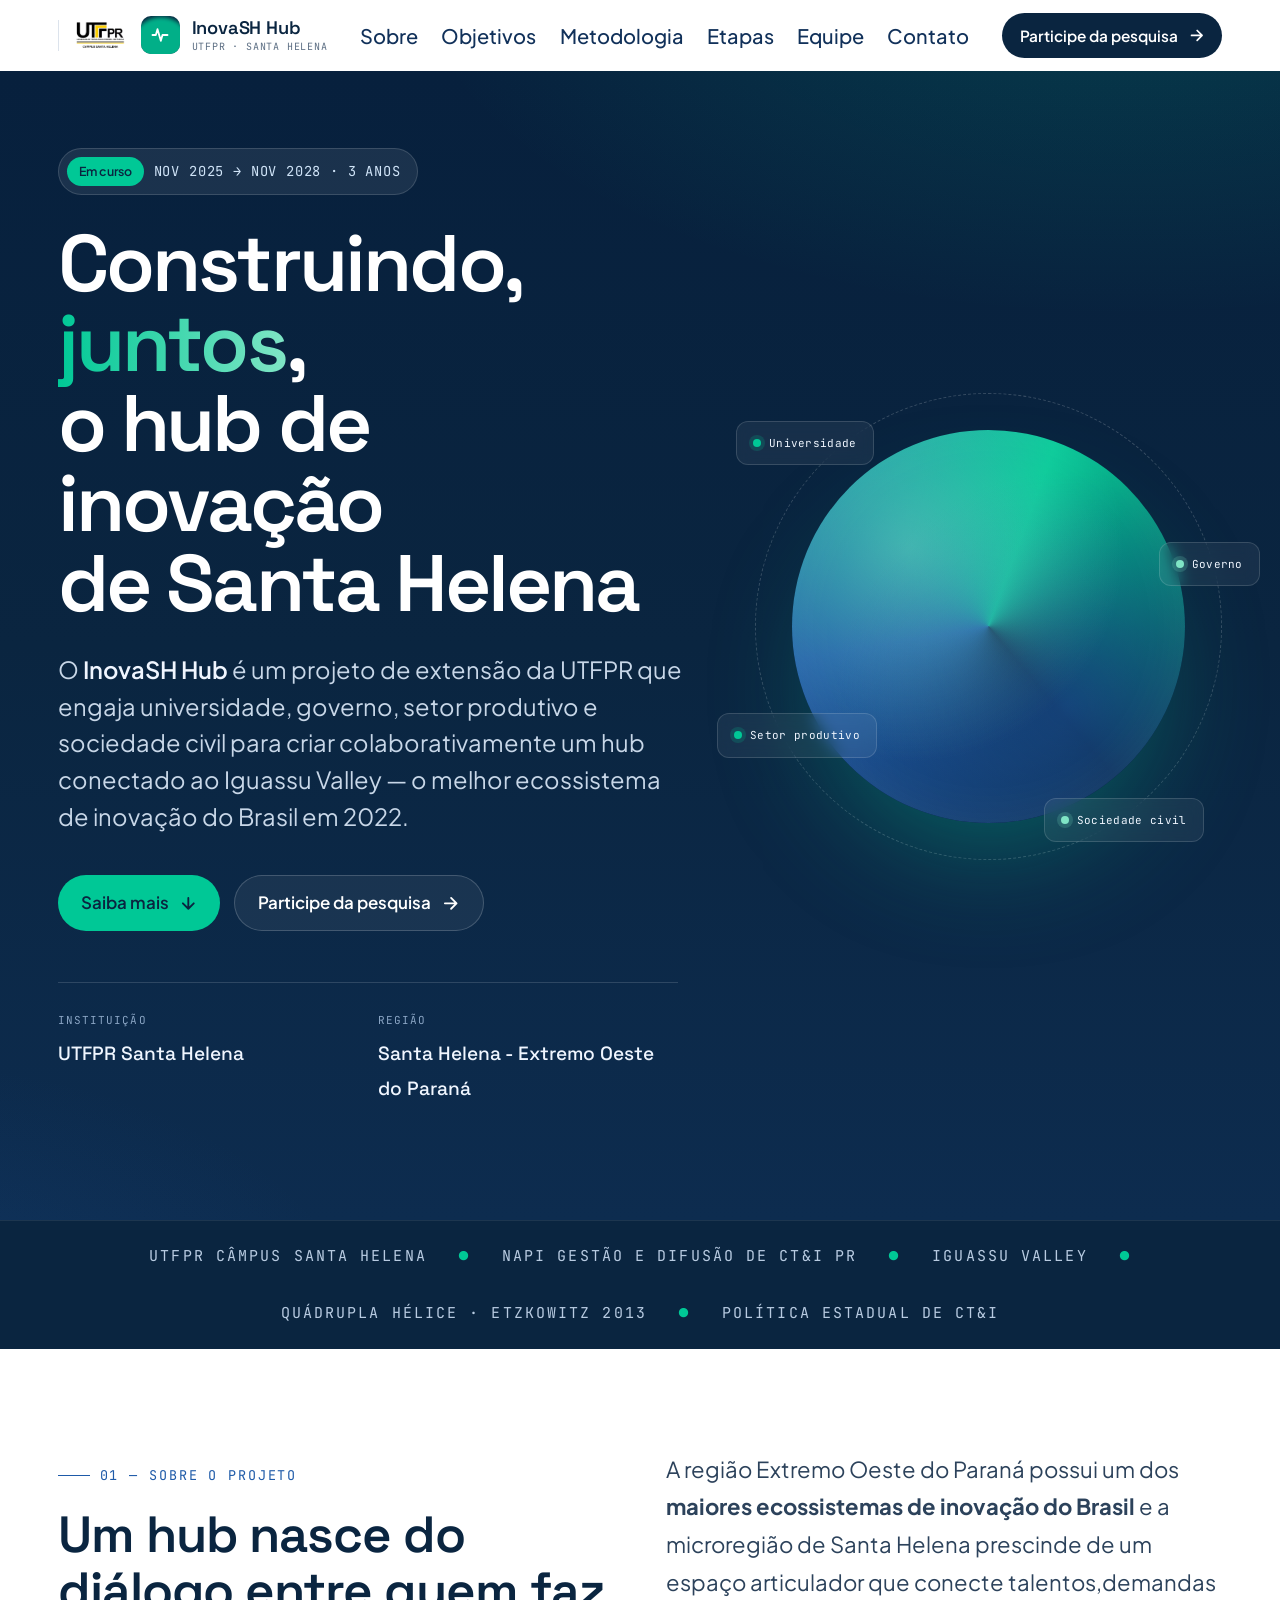
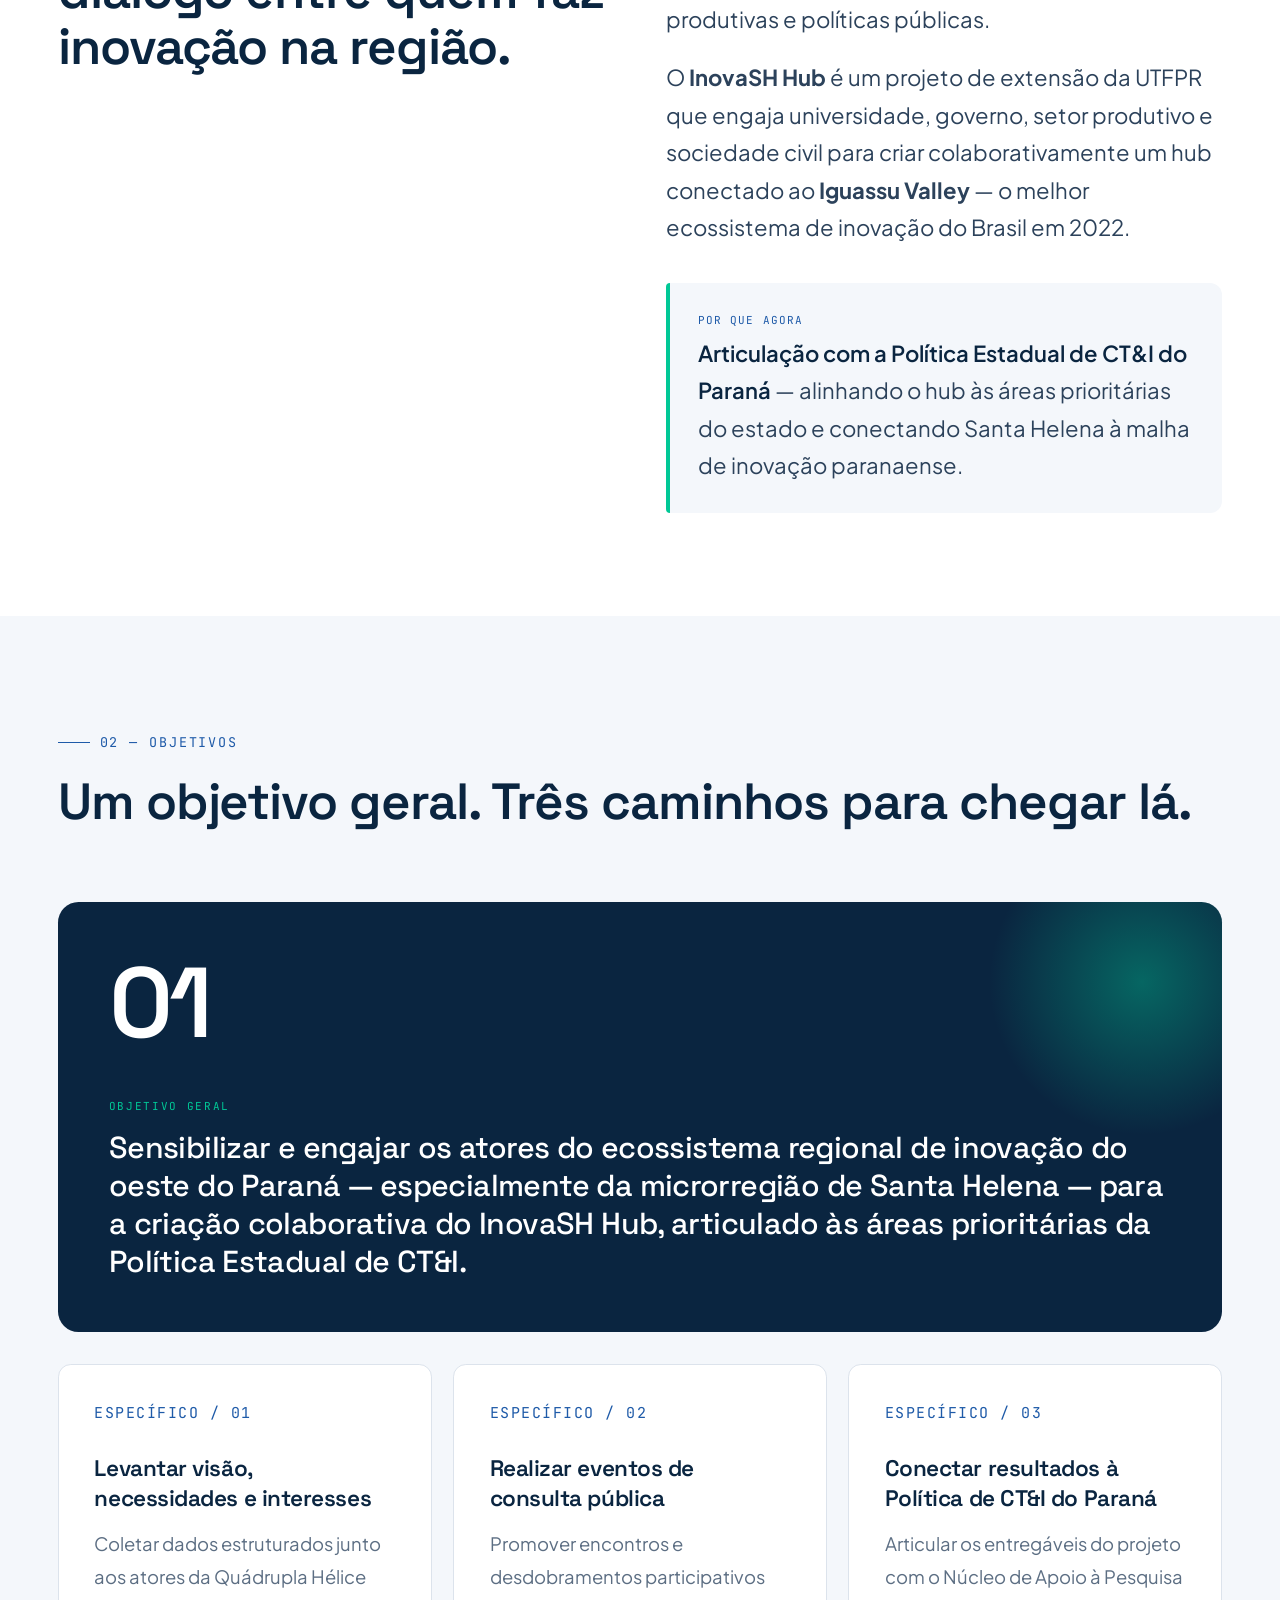
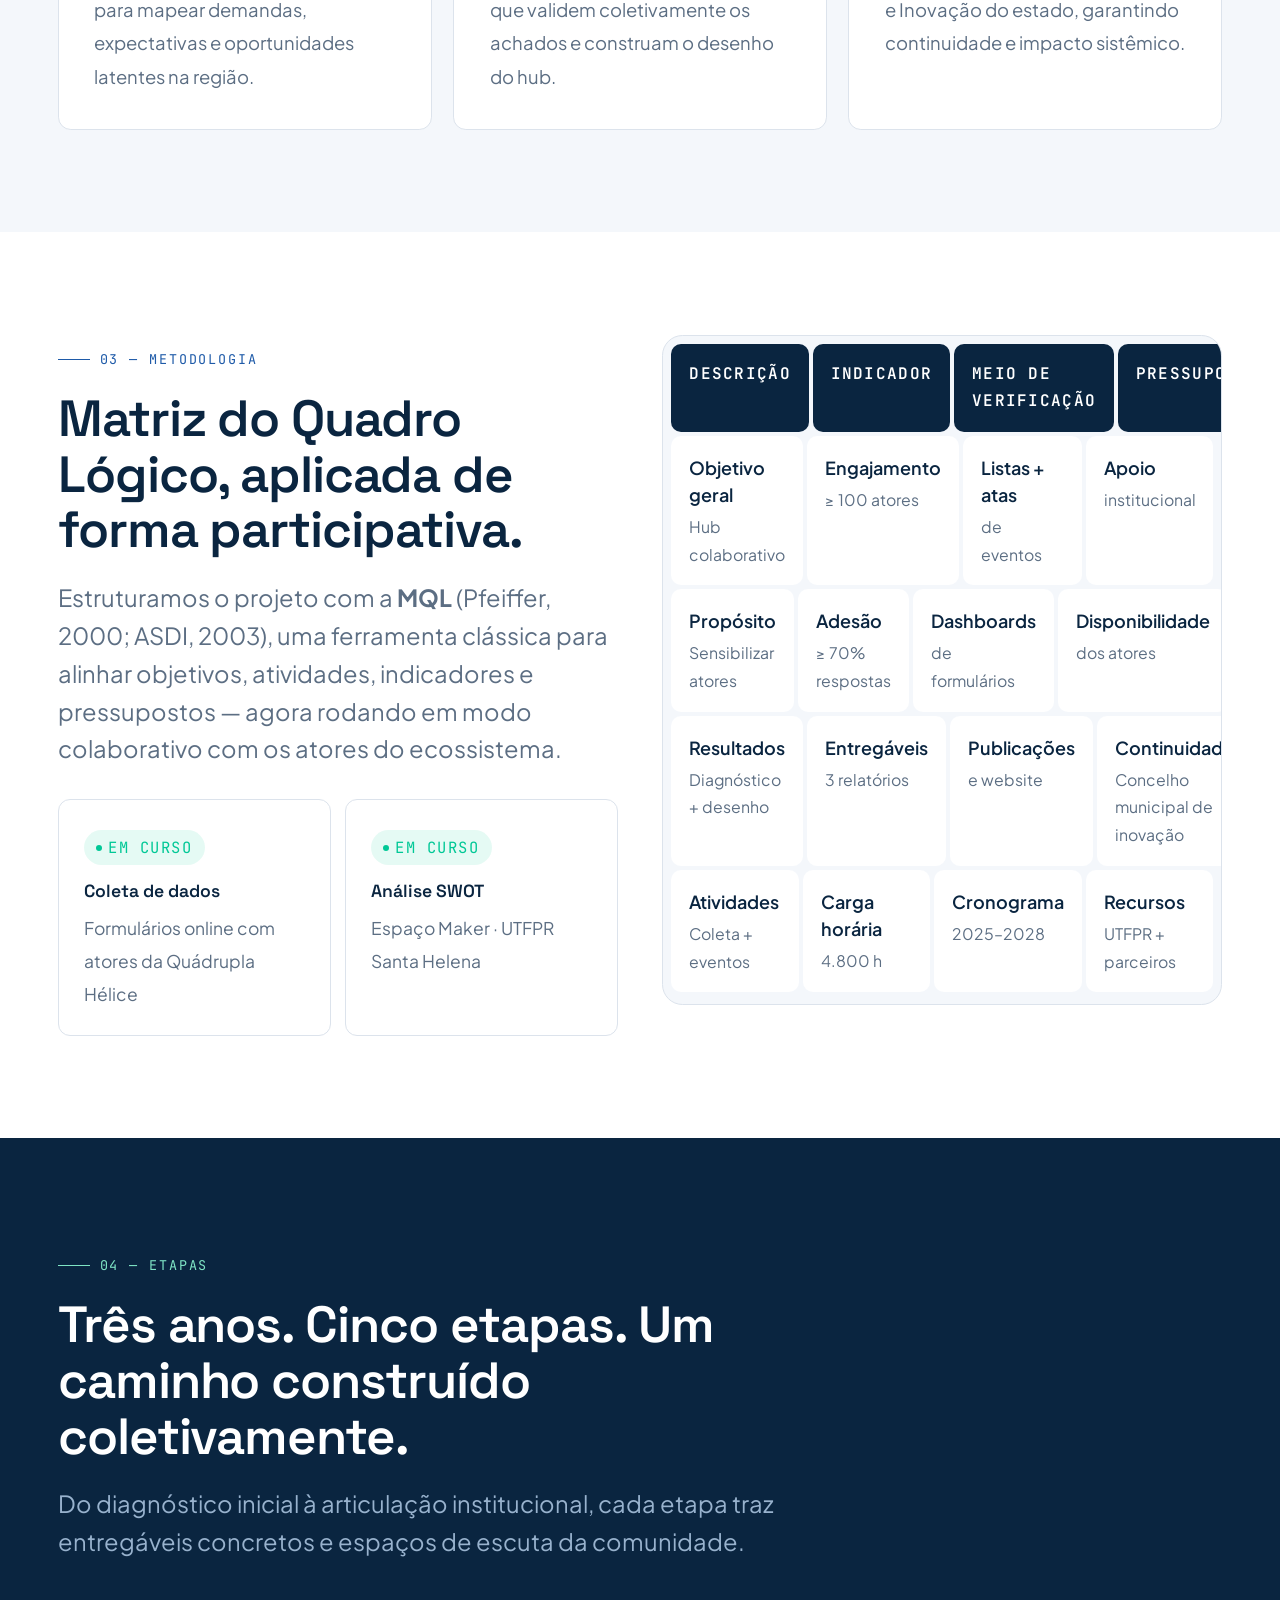
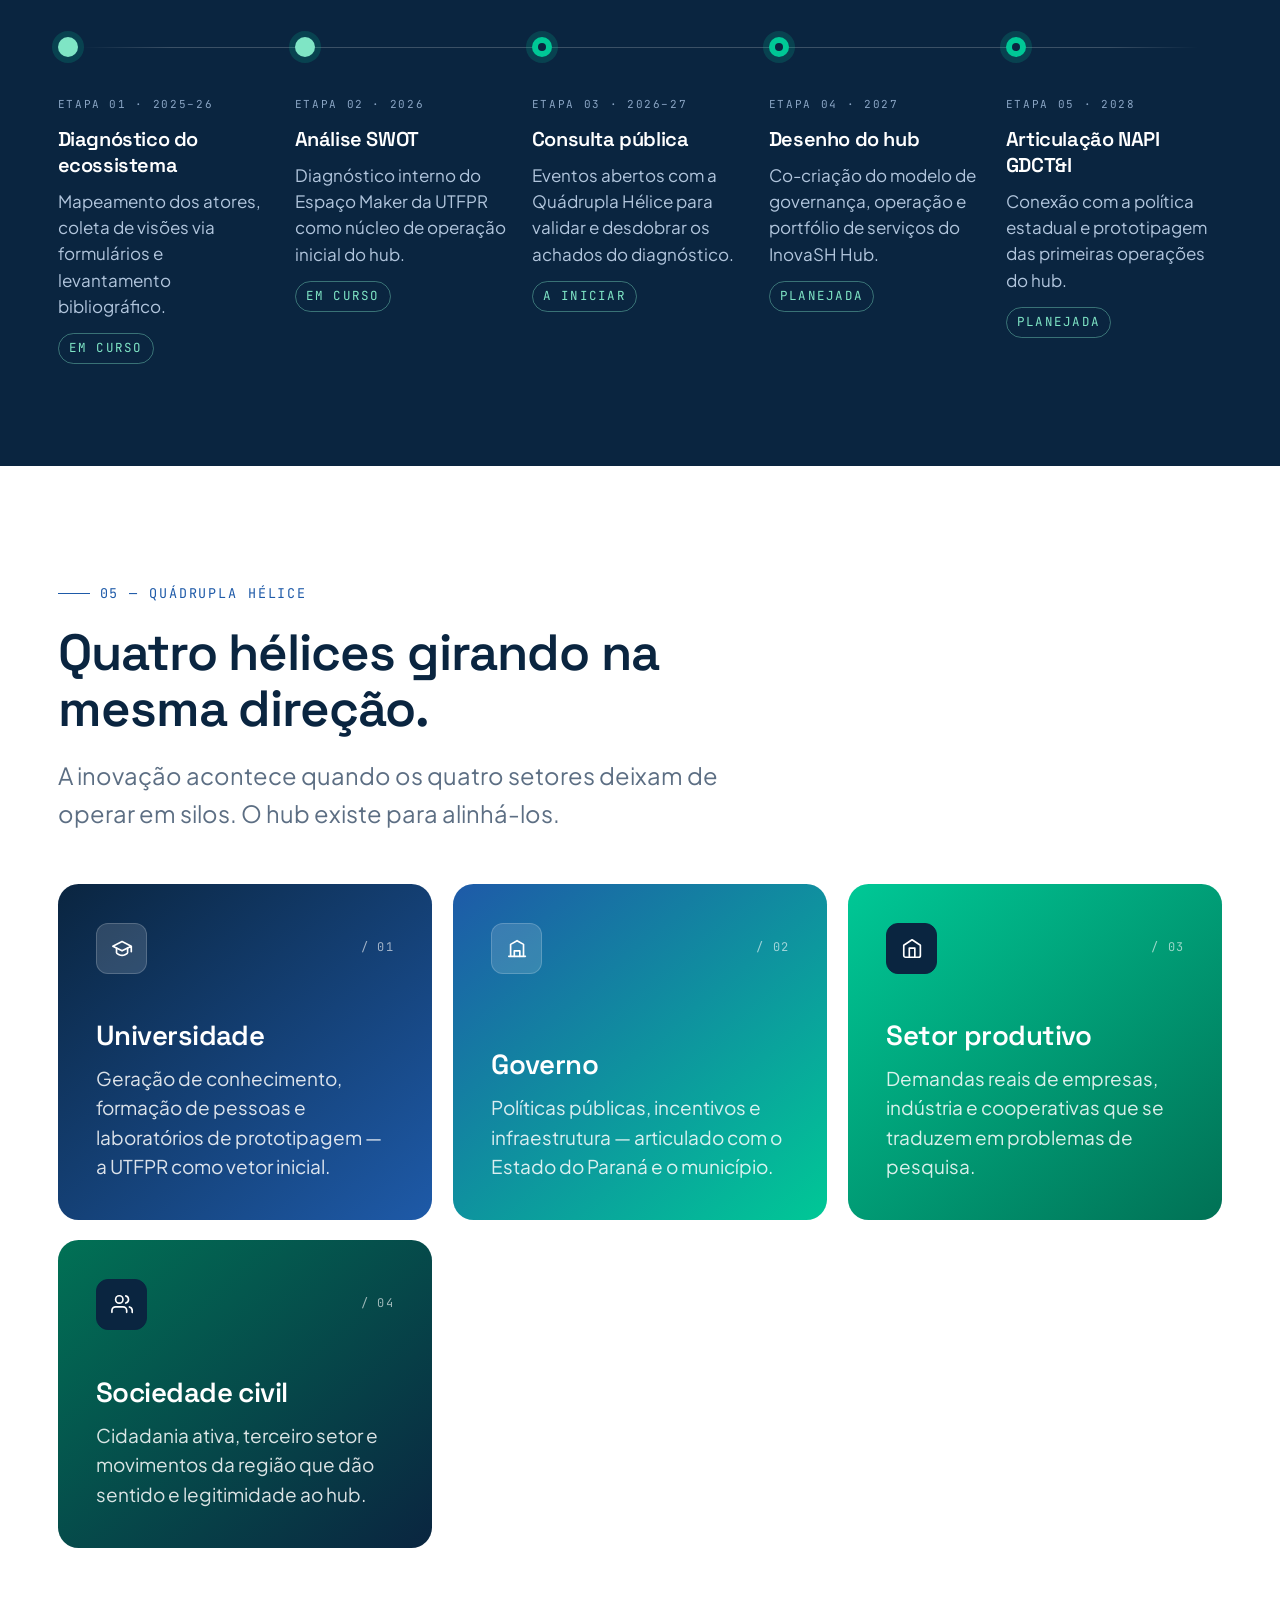
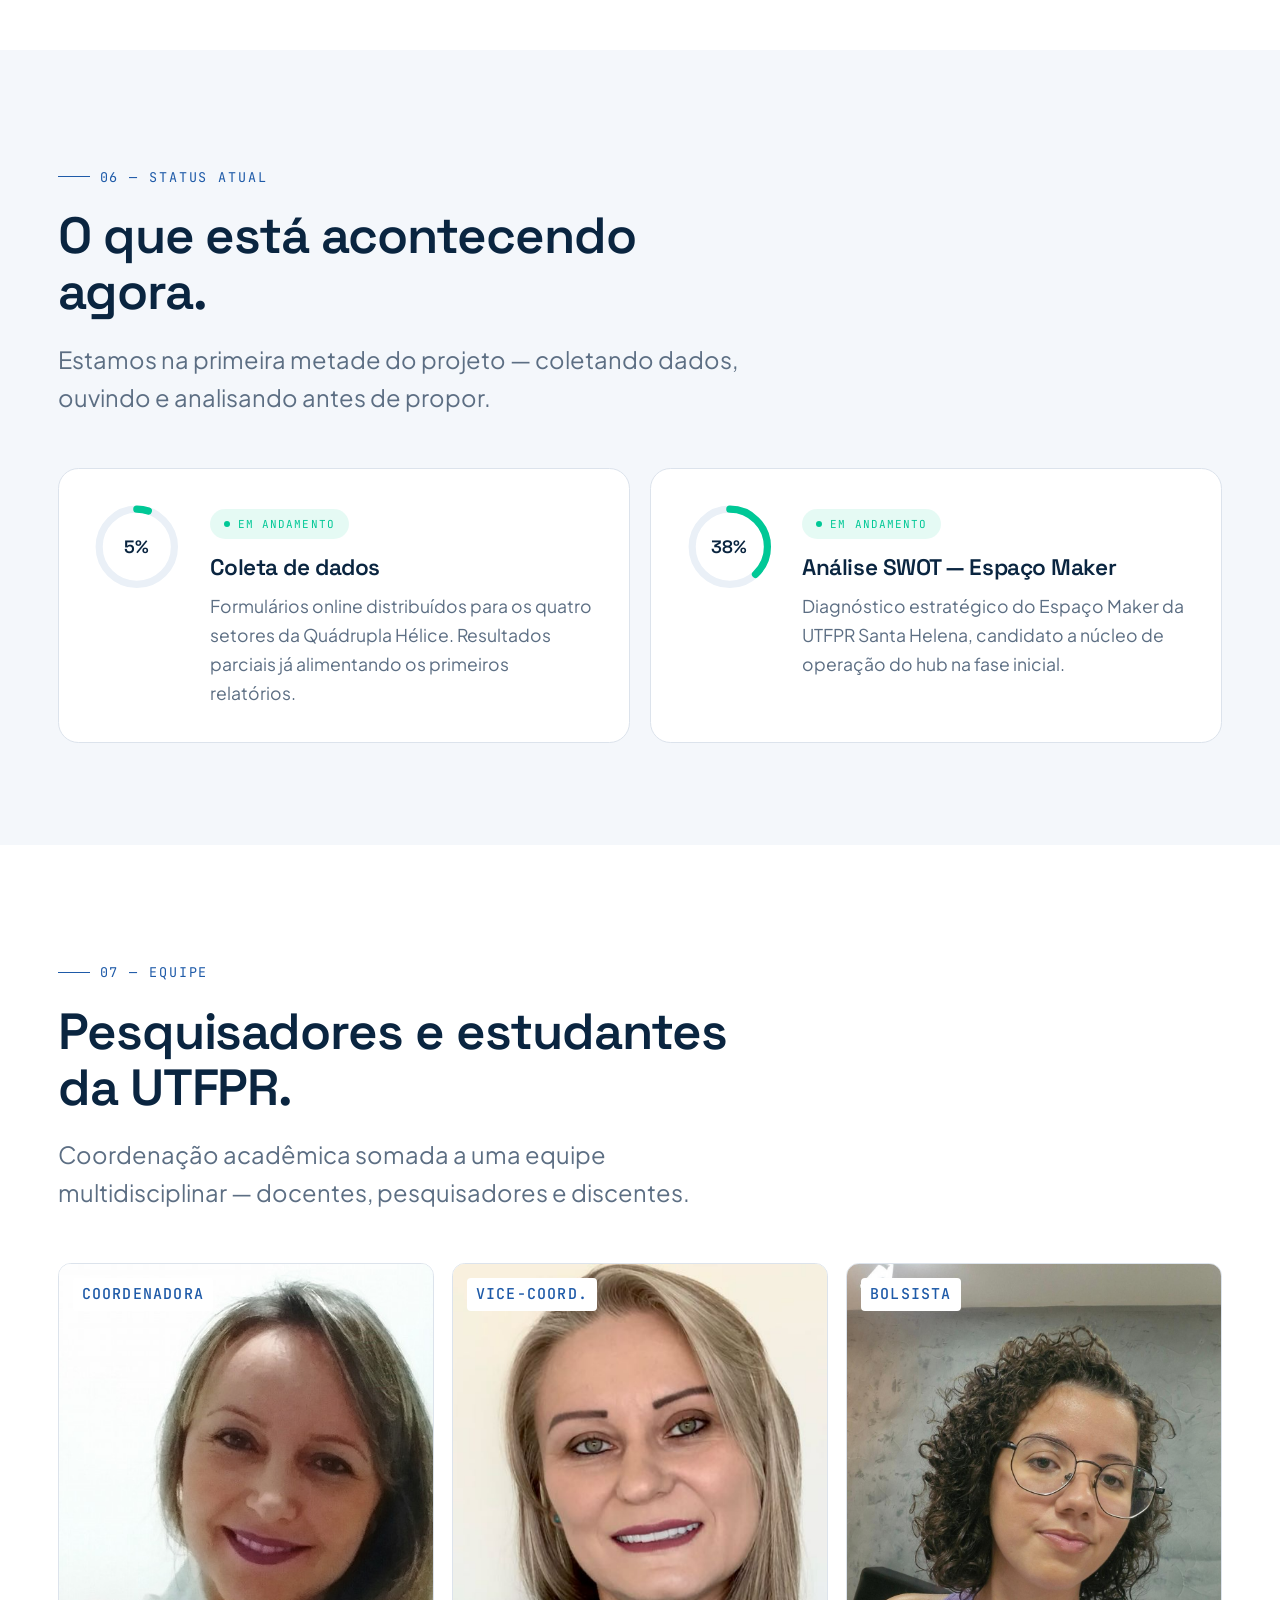
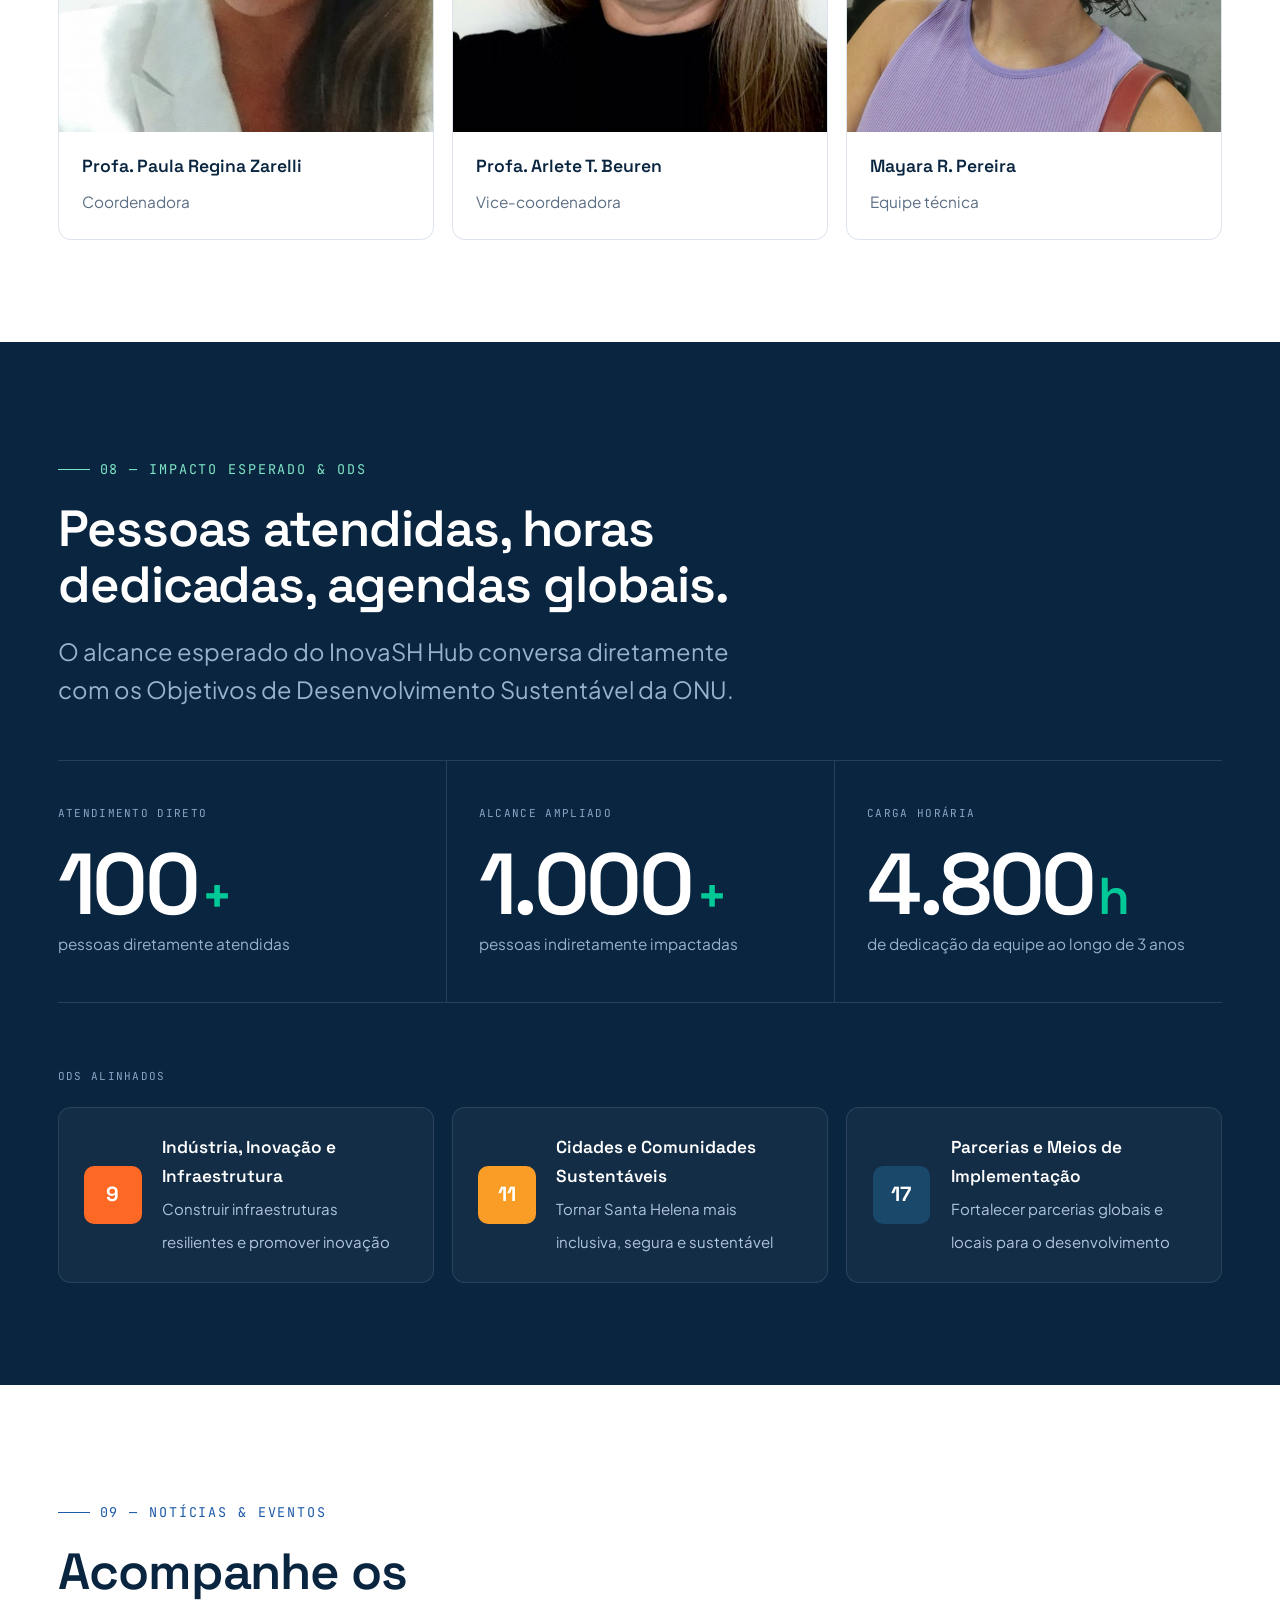
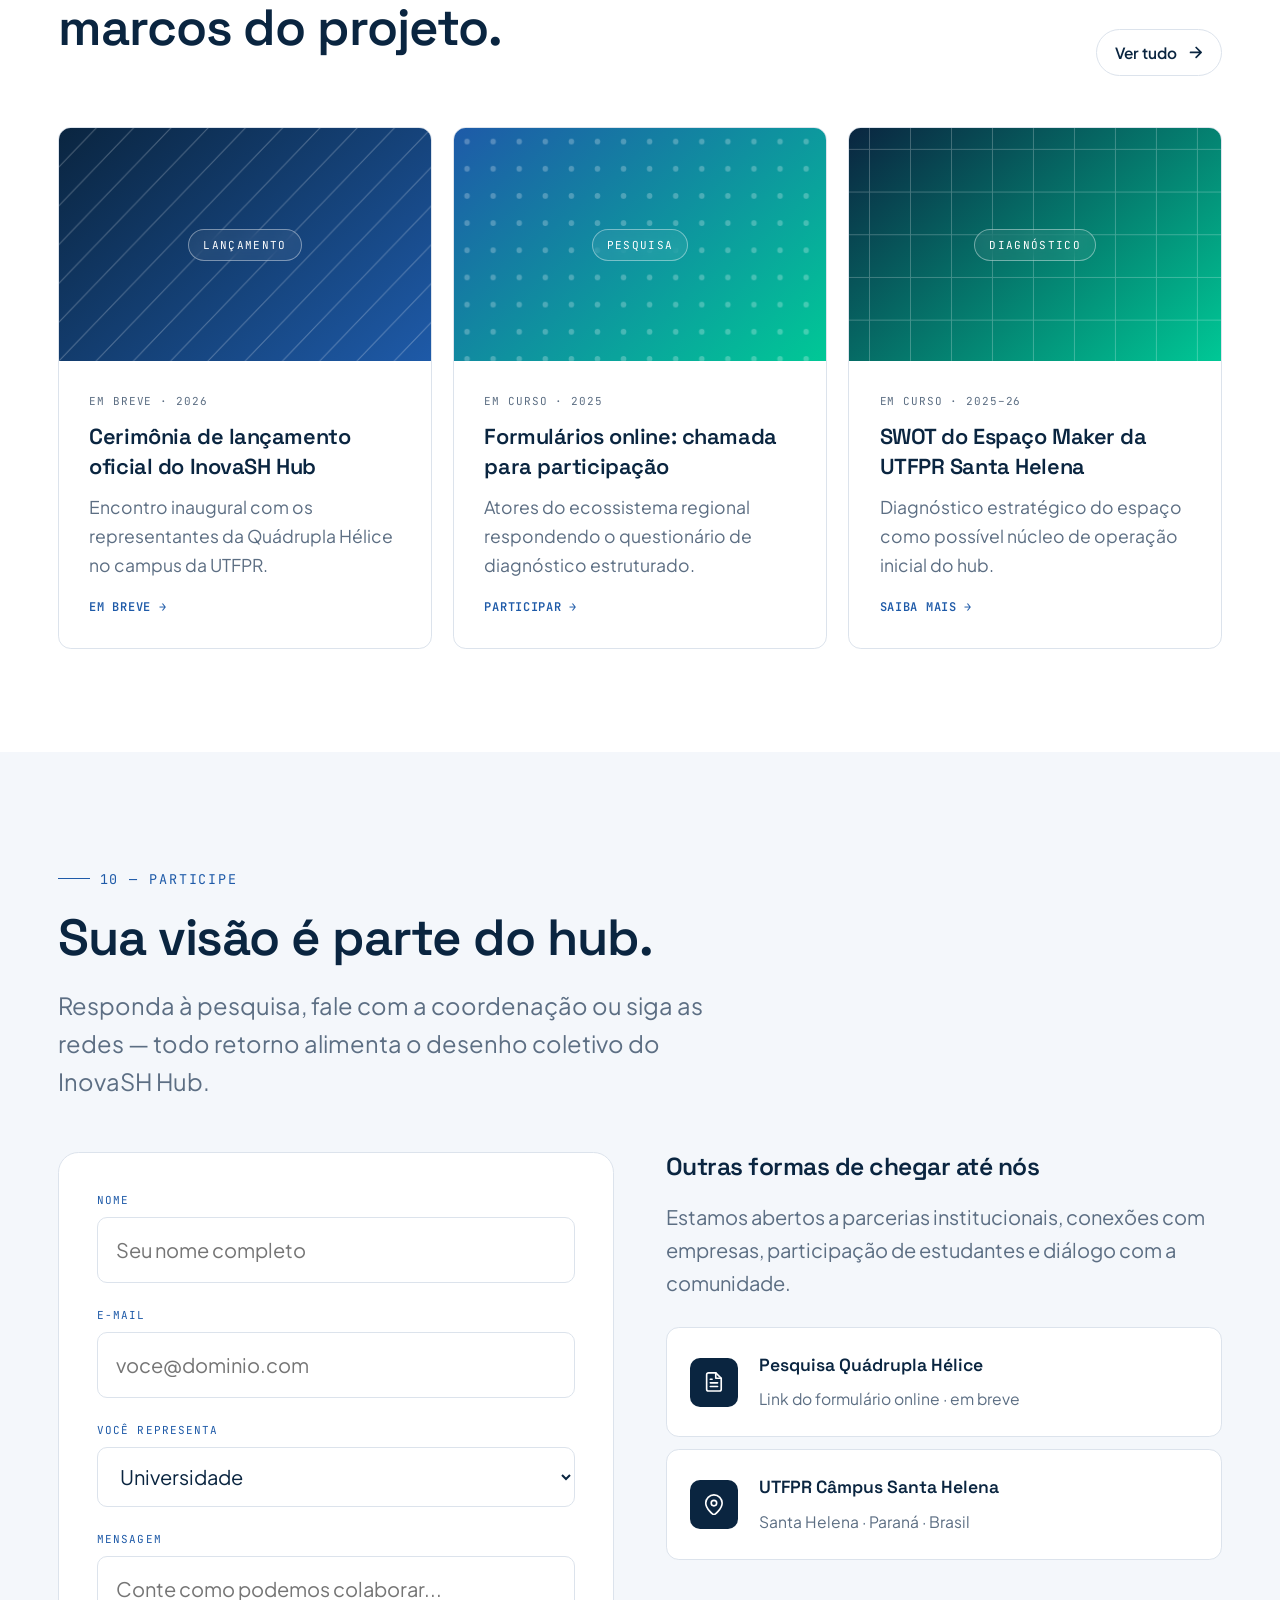
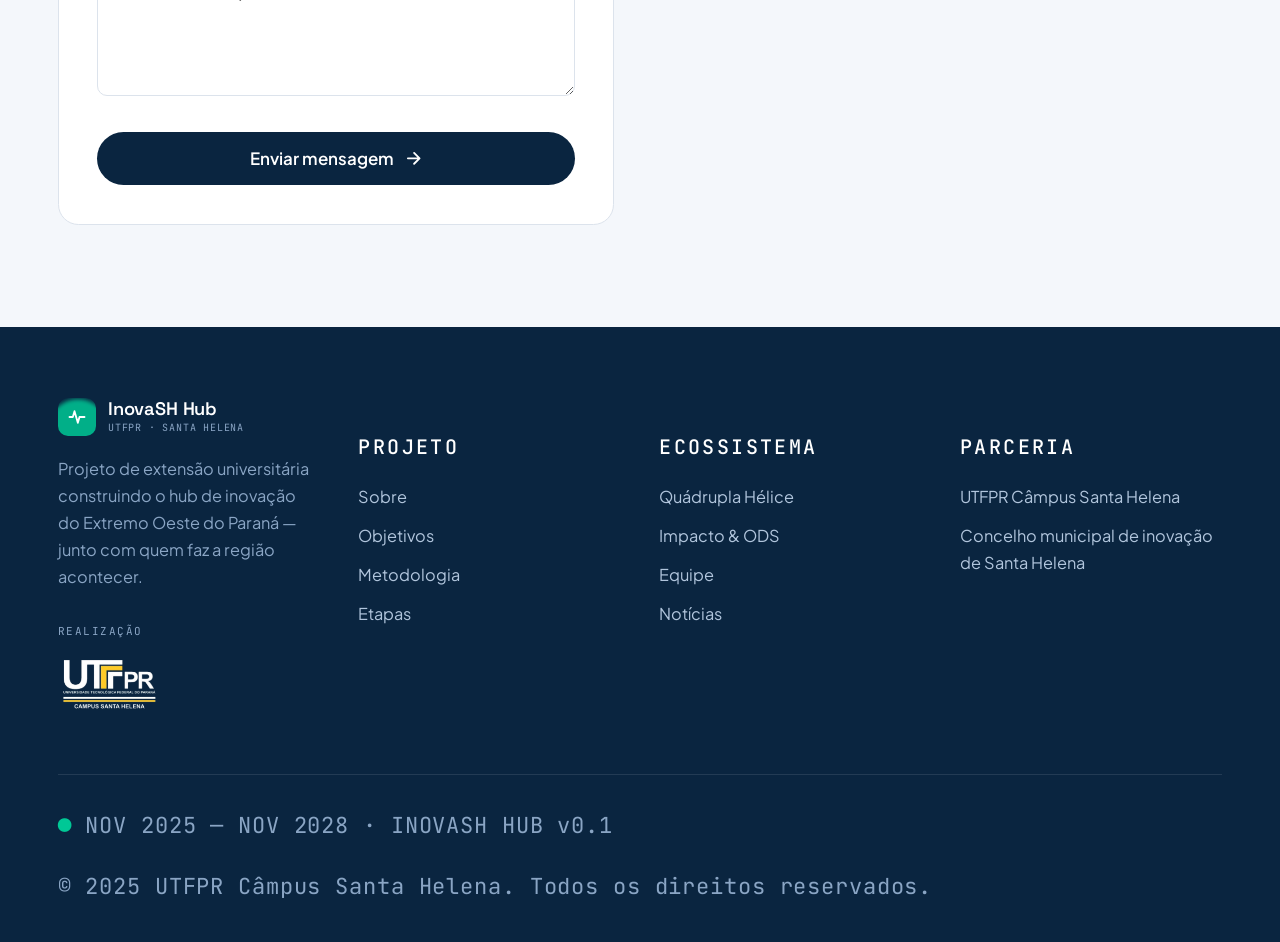
==== commit 5585a039: "Alteração feita para atualizar as fotos dos membros da equipe e para reformular o responsivo do site" ====
--- a/index.html
+++ b/index.html
@@ -21,7 +21,7 @@
     <div class="nav__brand-group">
          <!-- Logo UTFPR (versão menor) — arquivo esperado: img/utfpr.png -->
       <a href="https://portal.utfpr.edu.br/campus/santahelena" class="nav__utfpr" aria-label="UTFPR" target="_blank" rel="noopener">
-        <img src="img/logo_pretoUTFPR.png" alt="UTFPR" onerror="this.parentElement.classList.add('is-empty');this.remove()"/>
+        <img src="img/logo_pretoUTFPR-Photoroom.png" alt="UTFPR" onerror="this.parentElement.classList.add('is-empty');this.remove()"/>
       </a>
       <a href="#top" class="brand" aria-label="InovaSH Hub">
         <span class="brand__mark" aria-hidden="true">
@@ -430,7 +430,7 @@
       <article class="member reveal">
         <div class="member__photo" data-role="Coordenadora">
           PZ
-          <img src="img/coordenadora.png" alt="Foto da Profa. Paula Regina Zarelli" class="member__avatar" onerror="this.remove()"/>
+          <img src="img/cordenadora.jpeg" alt="Foto da Profa. Paula Regina Zarelli" class="member__avatar" onerror="this.remove()"/>
         </div>
         <div class="member__info">
           <strong>Profa. Paula Regina Zarelli</strong>
@@ -450,7 +450,7 @@
       <article class="member reveal">
         <div class="member__photo" data-role="Bolsista">
           MP
-          <img src="img/mayara.png" alt="Foto de Mayara R. Pereira" class="member__avatar" onerror="this.remove()"/>
+          <img src="img/bolsista.jpeg" alt="Foto de Mayara R. Pereira" class="member__avatar" onerror="this.remove()"/>
         </div>
         <div class="member__info">
           <strong>Mayara R. Pereira</strong>
--- a/style.css
+++ b/style.css
@@ -996,22 +996,49 @@
 .mono   { font-family: var(--f-mono); }
 
 /* ============================================================
-   RESPONSIVO — Mobile, Tablet, Notebook, Desktop
-   Estratégia: design fluido + breakpoints estruturais granulares.
-   ============================================================ */
-
-/* === NOTEBOOK MENOR (≤ 1200px) — reduz folgas do nav === */
-@media (max-width: 1200px) {
+   RESPONSIVO — Mobile S → 4K
+   Breakpoints (px): 320 · 375 · 425 · 768 · 1024 · 1440 · 2560
+   Estratégia: design fluido (clamp) + breakpoints estruturais.
+   ============================================================ */
+
+/* ============================================================
+   ▲ MIN-WIDTH: faixas acima do design padrão (Desktop, 4K)
+   ============================================================ */
+
+/* === DESKTOP (≥ 1440px) — limita largura para conforto de leitura === */
+@media (min-width: 1440px) {
+  .container { max-width: 1760px; }
+  .hero__copy { max-width: 760px; }
+  .section-lede { max-width: 70ch; }
+}
+
+/* === 4K (≥ 2560px) — evita esticar o layout até as bordas === */
+@media (min-width: 2560px) {
+  :root {
+    --gutter: 120px;
+    --section-pad: 180px;
+    --nav-h: 104px;
+  }
+  .container { max-width: 2200px; }
+  body { font-size: 22px; line-height: 1.6; }
+  .nav__links a { font-size: 22px; }
+  .hero h1 { font-size: 5.5rem; }
+  .section-title { font-size: 5rem; }
+  .hero__visual { max-width: 620px; }
+}
+
+/* ============================================================
+   ▼ MAX-WIDTH: faixas abaixo do design padrão (Laptop → Mobile)
+   ============================================================ */
+
+/* === LAPTOP (≤ 1024px) — encolhe nav e hero === */
+@media (max-width: 1024px) {
+  /* nav: gaps menores e oculta CTA antes do hamburguer */
   .nav__links { gap: clamp(10px, 1.4vw, 24px); }
   .nav__links a { font-size: clamp(15px, 1.2vw, 18px); }
-}
-
-/* === TABLET LANDSCAPE / NOTEBOOK PEQUENO (≤ 1024px) === */
-@media (max-width: 1024px) {
-  /* esconde o CTA do nav antes do hamburguer pra evitar overflow */
   .nav__cta.desktop { display: none; }
 
-  /* hero em 2 colunas ainda funciona, mas com gap menor */
+  /* hero em 2 colunas funciona, mas com gap menor */
   .hero__grid { gap: clamp(24px, 3.5vw, 56px); }
   .hero__visual { max-width: 420px; }
 
@@ -1023,8 +1050,8 @@
   .lfm__cell { padding: clamp(10px, 1.2vw, 16px); }
 }
 
-/* === TABLET / TELAS ESTREITAS (≤ 900px) === */
-@media (max-width: 900px) {
+/* === TABLET (≤ 768px) — nav vira hamburguer, hero empilha === */
+@media (max-width: 768px) {
   /* NAV → hamburguer */
   .nav__links { display: none; }
   .menu-toggle { display: flex; }
@@ -1072,9 +1099,9 @@
   .footer__bottom { font-size: clamp(12px, 2.2vw, 16px); }
 }
 
-/* === MOBILE (≤ 640px) — celular === */
-@media (max-width: 640px) {
-  /* tipografia mais compacta */
+/* === MOBILE L (≤ 425px) — celulares modernos (iPhone Pro, Android padrão) === */
+@media (max-width: 425px) {
+  /* tipografia e padding mais compactos */
   :root { --section-pad: clamp(48px, 12vw, 80px); }
 
   /* HERO — remove quebras forçadas, melhora legibilidade */
@@ -1178,29 +1205,80 @@
   .formhero h1 { font-size: clamp(1.8rem, 8vw, 2.8rem); }
   .subnav__back { font-size: 13px; }
   .subnav__back svg { width: 1em; height: 1em; }
-}
-
-/* === MOBILE PEQUENO (≤ 380px) — iPhone SE etc. === */
-@media (max-width: 380px) {
-  :root { --gutter: 16px; }
-
-  .brand small { display: none; }
+
+  /* logo UTFPR no nav: já um pouco menor que no desktop */
+  .nav__brand-group { gap: 10px; }
+  .nav__utfpr { padding-left: 10px; }
+  .nav__utfpr img { height: 28px; }
+  .nav__utfpr.is-empty { width: 56px; height: 28px; }
+}
+
+/* === MOBILE M (≤ 375px) — iPhone padrão / SE 2ª/3ª geração === */
+@media (max-width: 375px) {
+  :root { --gutter: 18px; }
+
+  /* brand fica mais enxuta */
   .brand { font-size: 15px; gap: 10px; }
-  .brand__mark { width: 34px; height: 34px; }
-
-  /* logo UTFPR no nav fica mais discreta em telas muito estreitas */
+  .brand__mark { width: 36px; height: 36px; }
+
+  /* logo UTFPR — divisória mais discreta */
   .nav__brand-group { gap: 8px; }
   .nav__utfpr { padding-left: 8px; }
   .nav__utfpr img { height: 26px; }
   .nav__utfpr.is-empty { width: 50px; height: 26px; }
 
-  .hero h1 { font-size: 1.7rem; }
+  /* hero — título principal não ultrapassa */
+  .hero h1 { font-size: 1.8rem; }
+
+  /* botões um pouco menores */
+  .btn { padding: 12px 18px; font-size: 14.5px; }
+  .btn--sm { padding: 10px 14px; font-size: 13.5px; }
+
+  /* partners strip — texto bem compacto */
+  .partners__row { font-size: 10.5px; gap: 9px; }
+
+  /* formulários — QR ainda confortável */
+  .qr { width: 170px; height: 170px; }
+}
+
+/* === MOBILE S (≤ 320px) — iPhone SE 1ª geração, Galaxy Fold fechado === */
+@media (max-width: 320px) {
+  :root { --gutter: 14px; }
+
+  /* esconde subtítulo do brand pra liberar espaço */
+  .brand small { display: none; }
+  .brand { font-size: 14px; gap: 8px; }
+  .brand__mark { width: 32px; height: 32px; }
+
+  /* logo UTFPR no nav fica mínima */
+  .nav__brand-group { gap: 6px; }
+  .nav__utfpr { padding-left: 6px; }
+  .nav__utfpr img { height: 24px; }
+  .nav__utfpr.is-empty { width: 44px; height: 24px; }
+
+  /* hero — título mínimo legível, meta em 1 coluna */
+  .hero h1 { font-size: 1.55rem; }
+  .hero__lede { font-size: 0.95rem; }
   .hero__meta { grid-template-columns: 1fr; }
 
-  .partners__row { font-size: 10px; gap: 8px; }
-
-  .btn { padding: 11px 18px; font-size: 14px; }
-  .btn--sm { padding: 9px 14px; font-size: 13px; }
+  /* partners — extremamente compacto */
+  .partners__row { font-size: 9.5px; gap: 6px; }
+
+  /* botões compactos */
+  .btn { padding: 10px 14px; font-size: 13px; }
+  .btn--sm { padding: 8px 12px; font-size: 12px; }
+
+  /* títulos de seção menores */
+  .section-title { font-size: 1.4rem; }
+
+  /* QR menor para caber bem */
+  .qr { width: 150px; height: 150px; }
+  .formcard { padding: 20px; }
+  .formcard h2 { font-size: 1.15rem; }
+
+  /* footer mais enxuto */
+  .footer__bottom { font-size: 11px; }
+  .footer__utfpr { height: 44px; }
 }
 
 /* === LANDSCAPE em celulares baixos — evita hero gigante === */
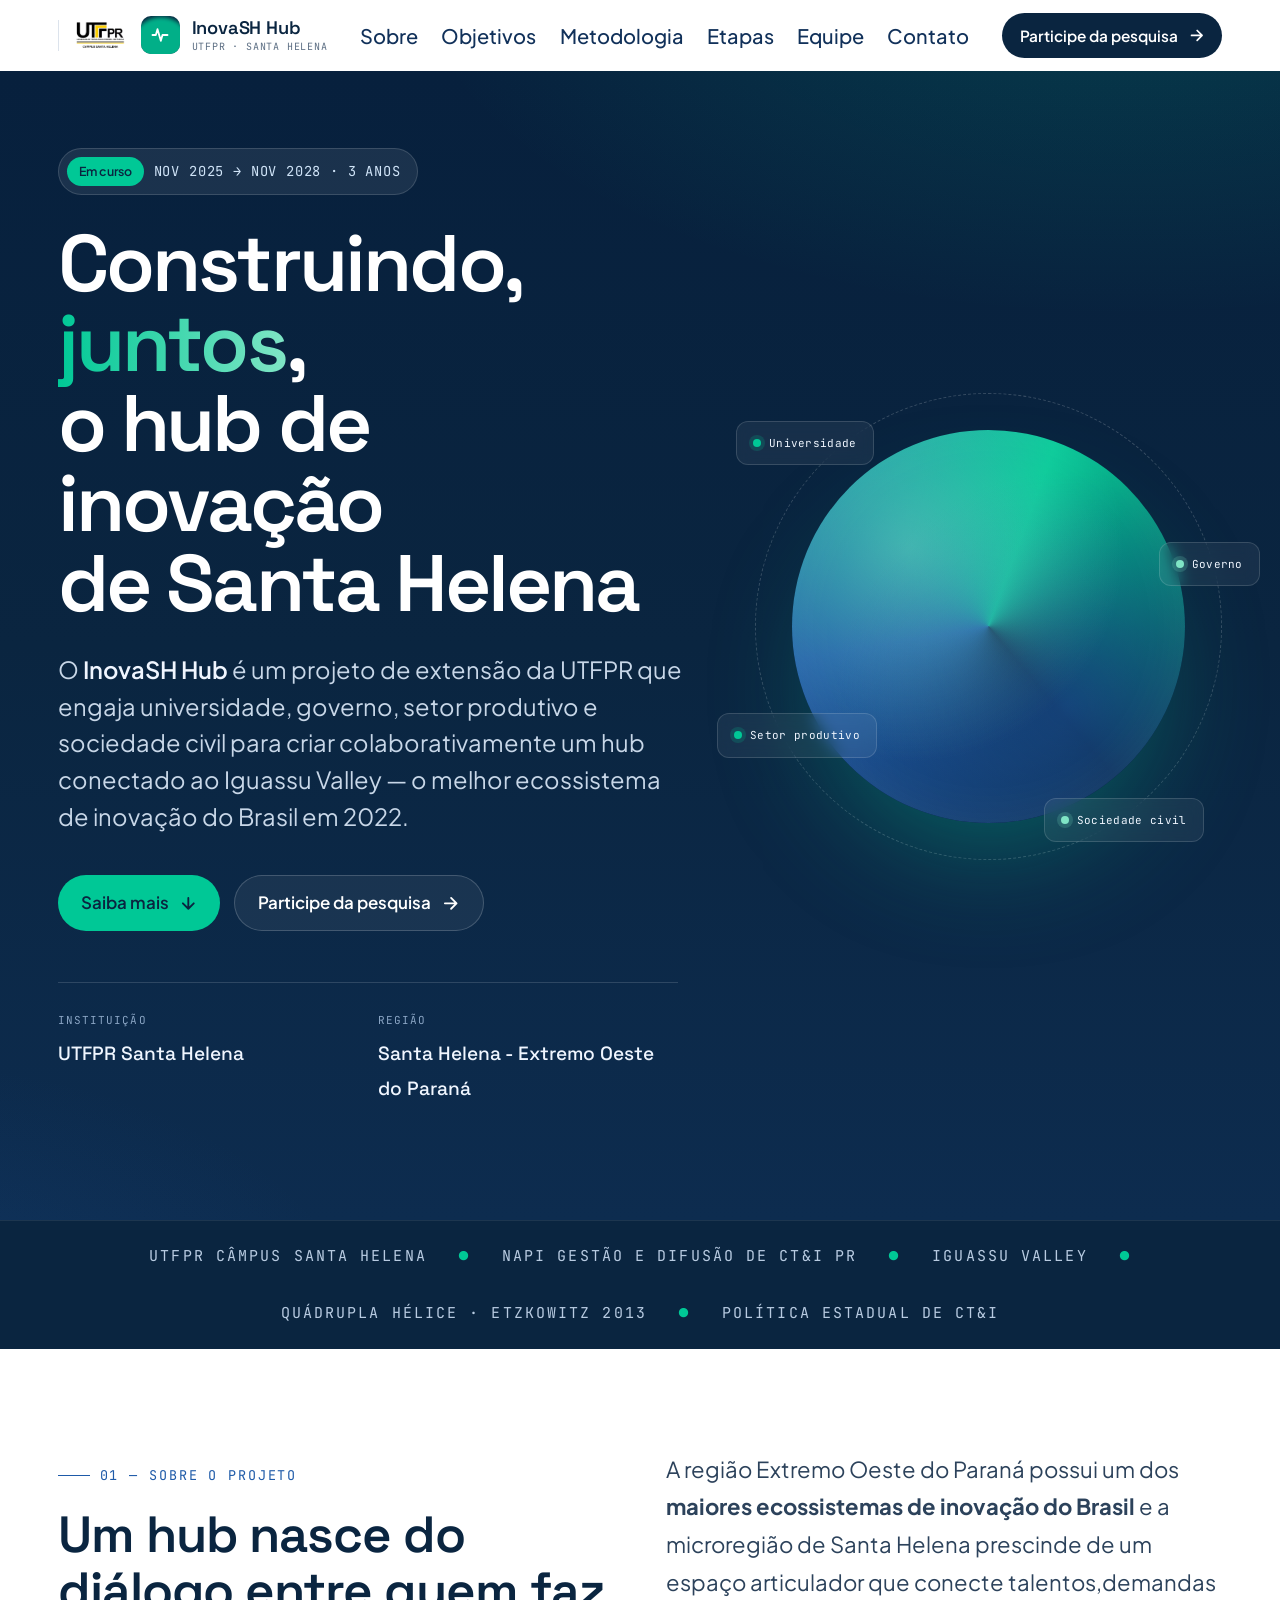
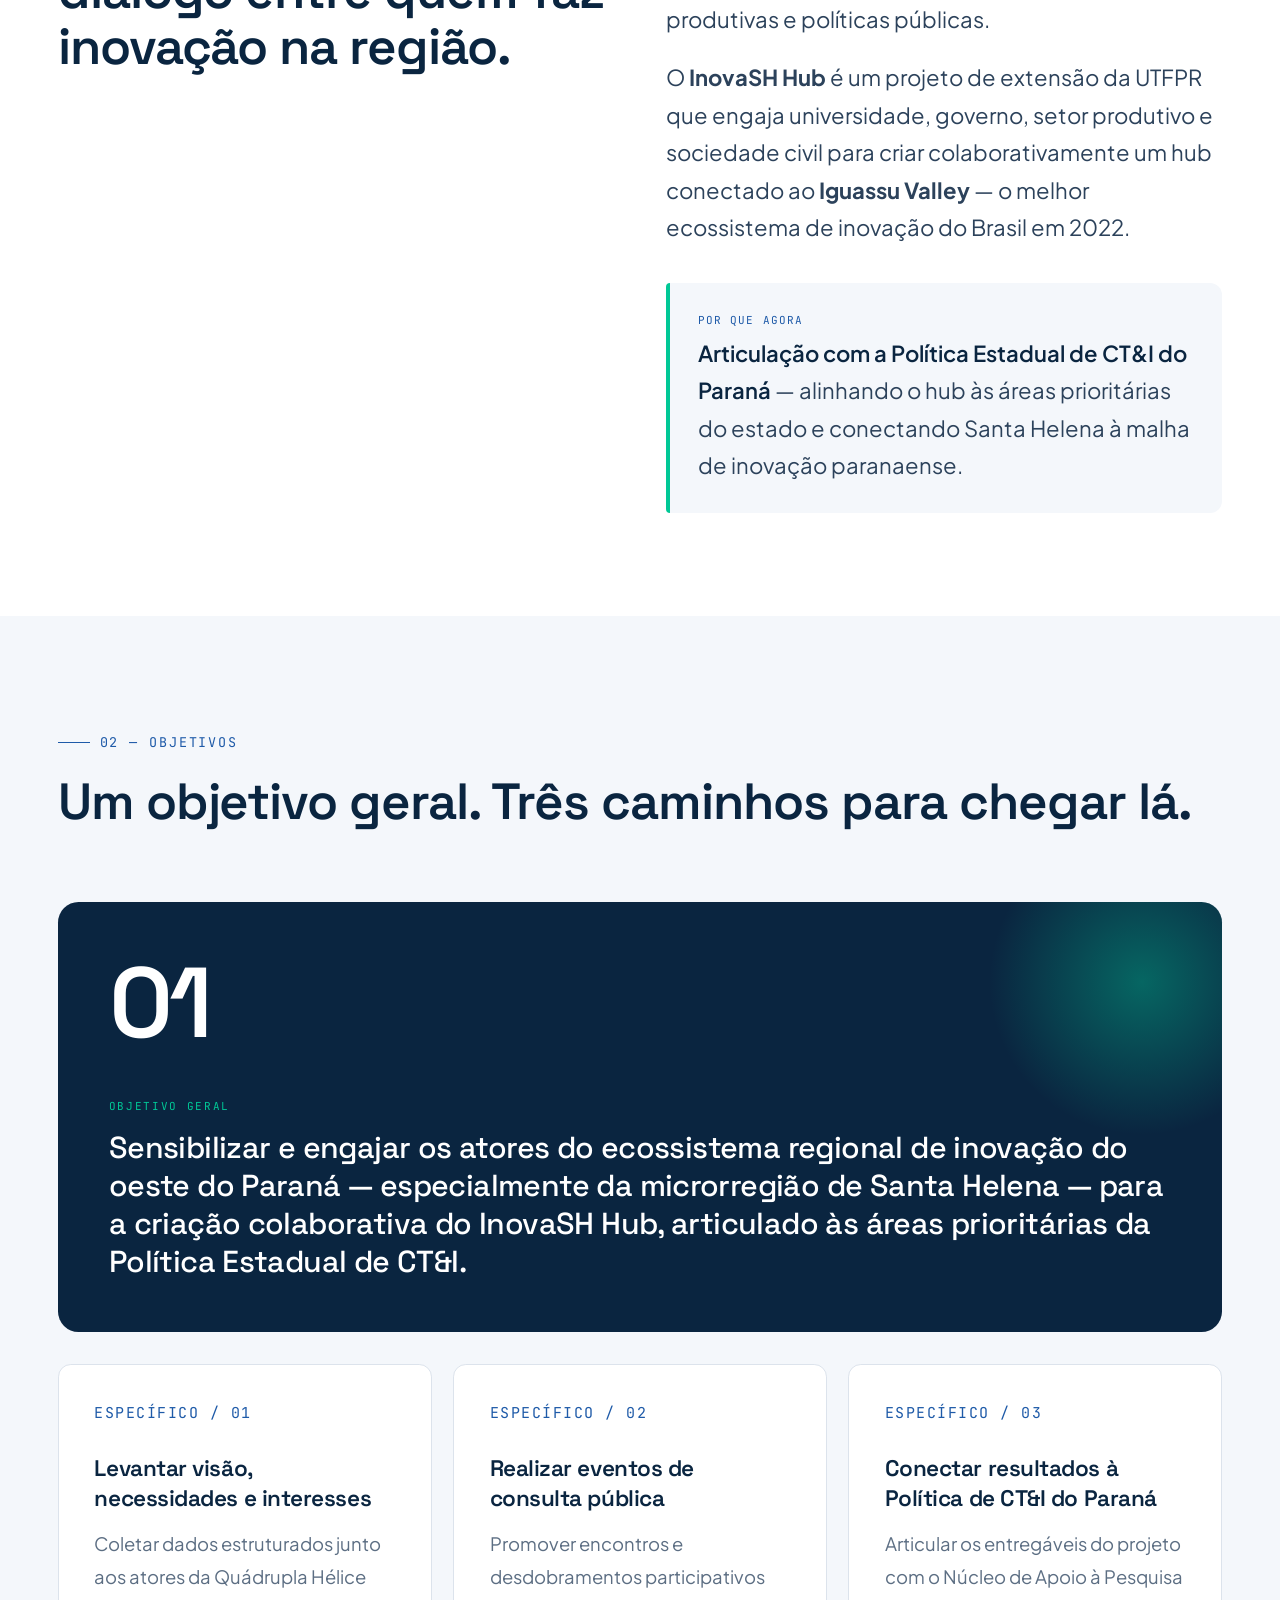
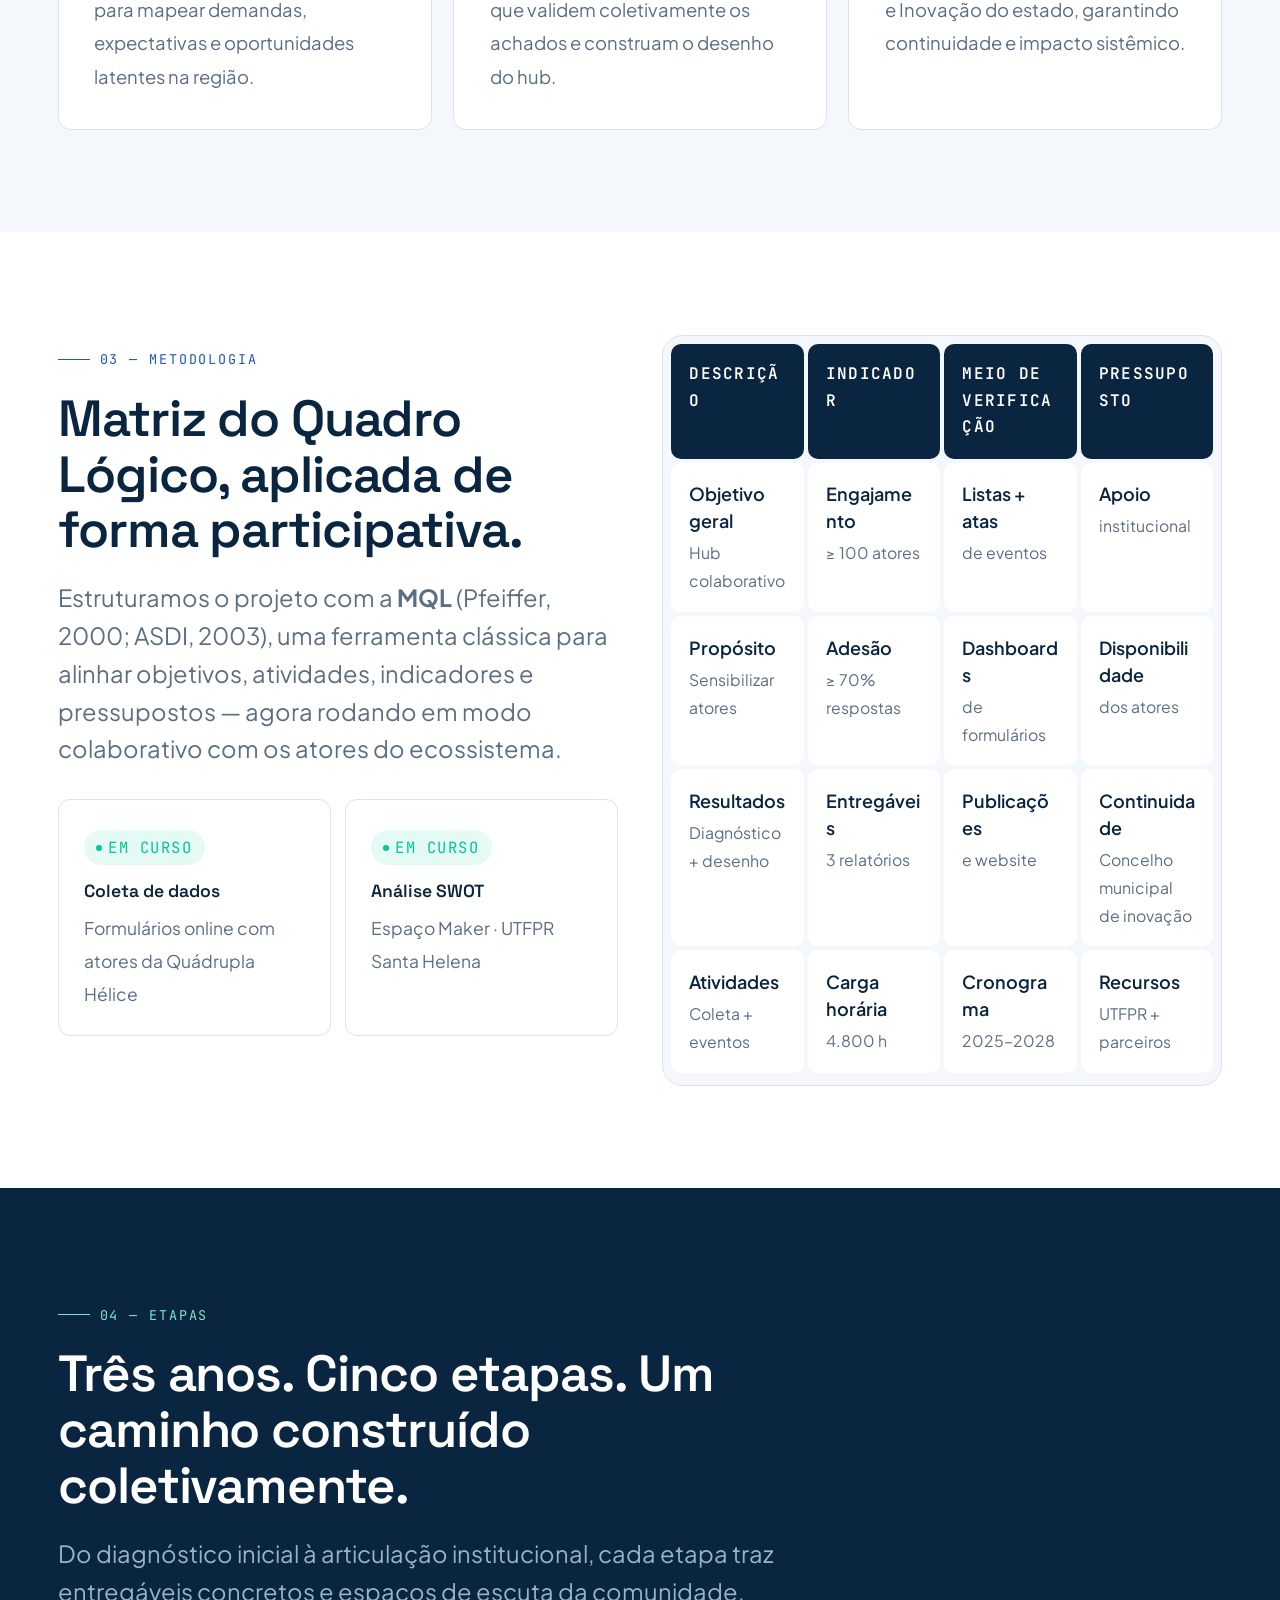
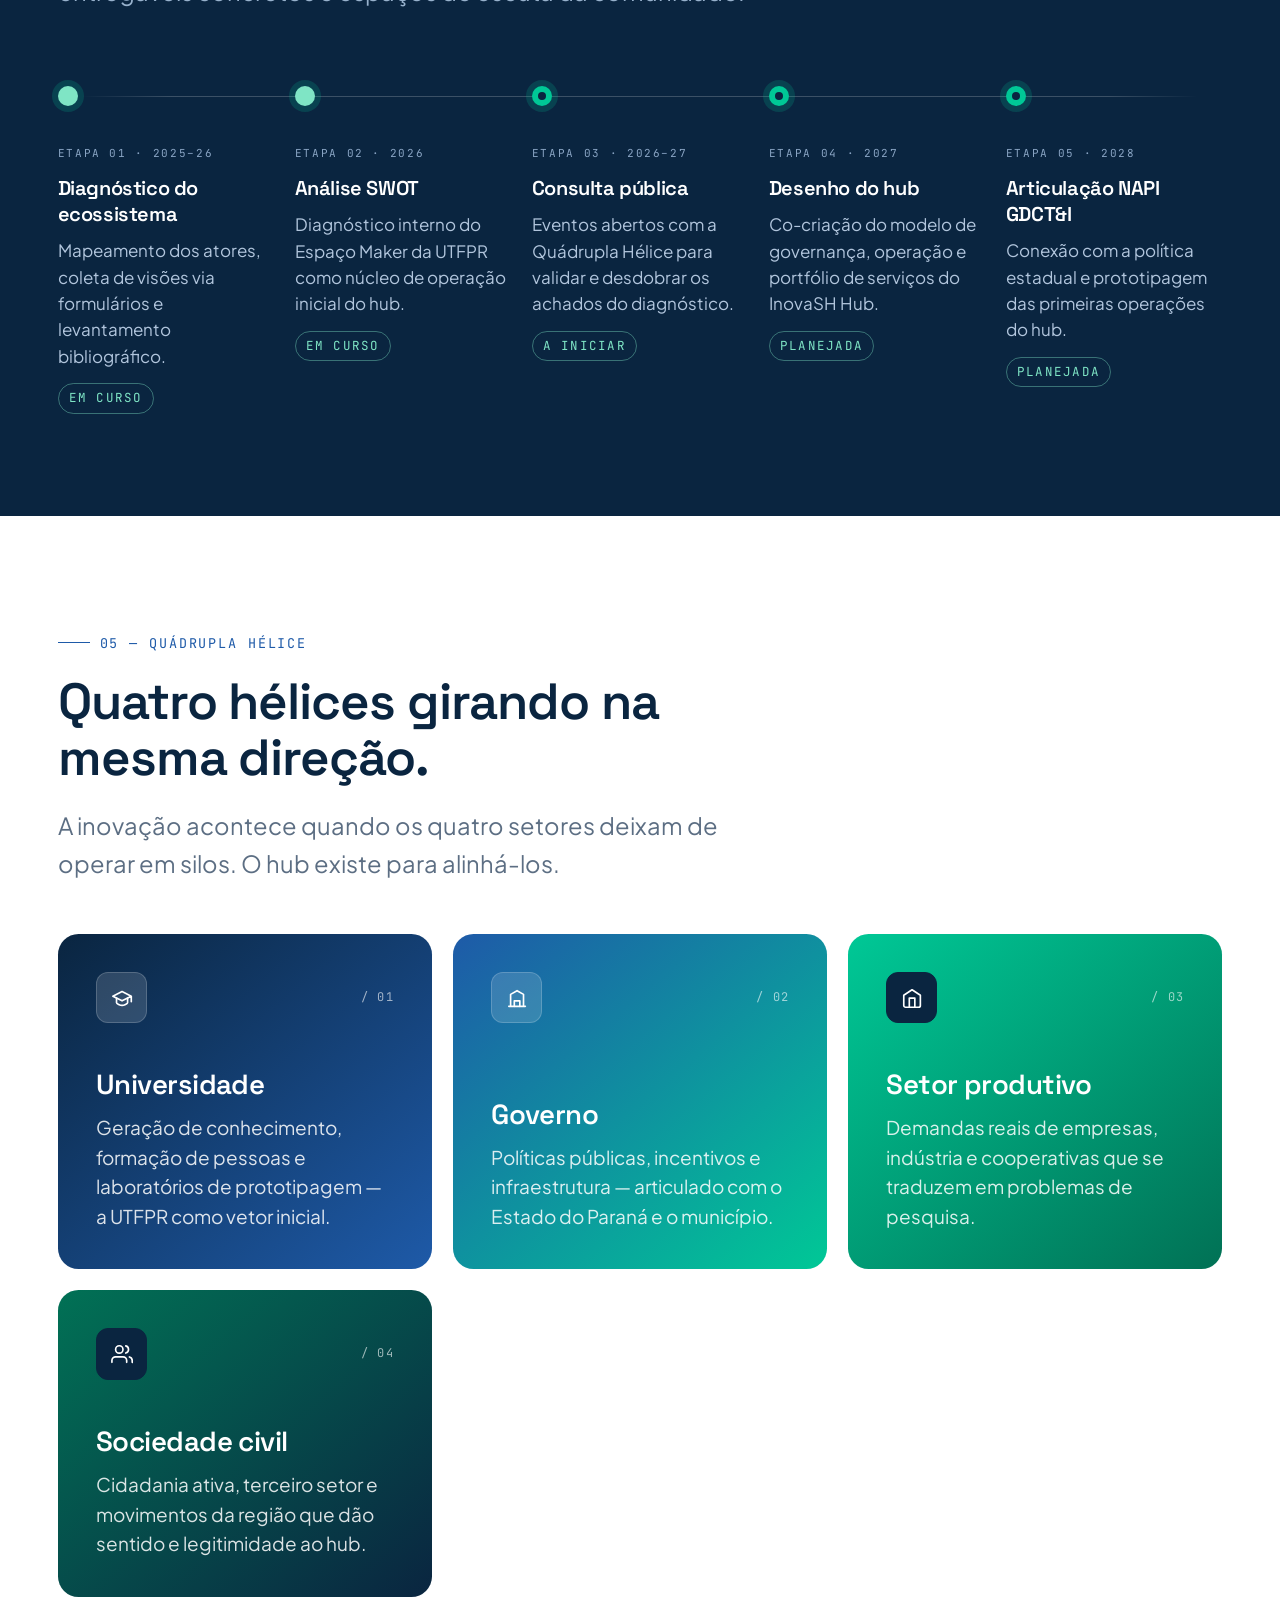
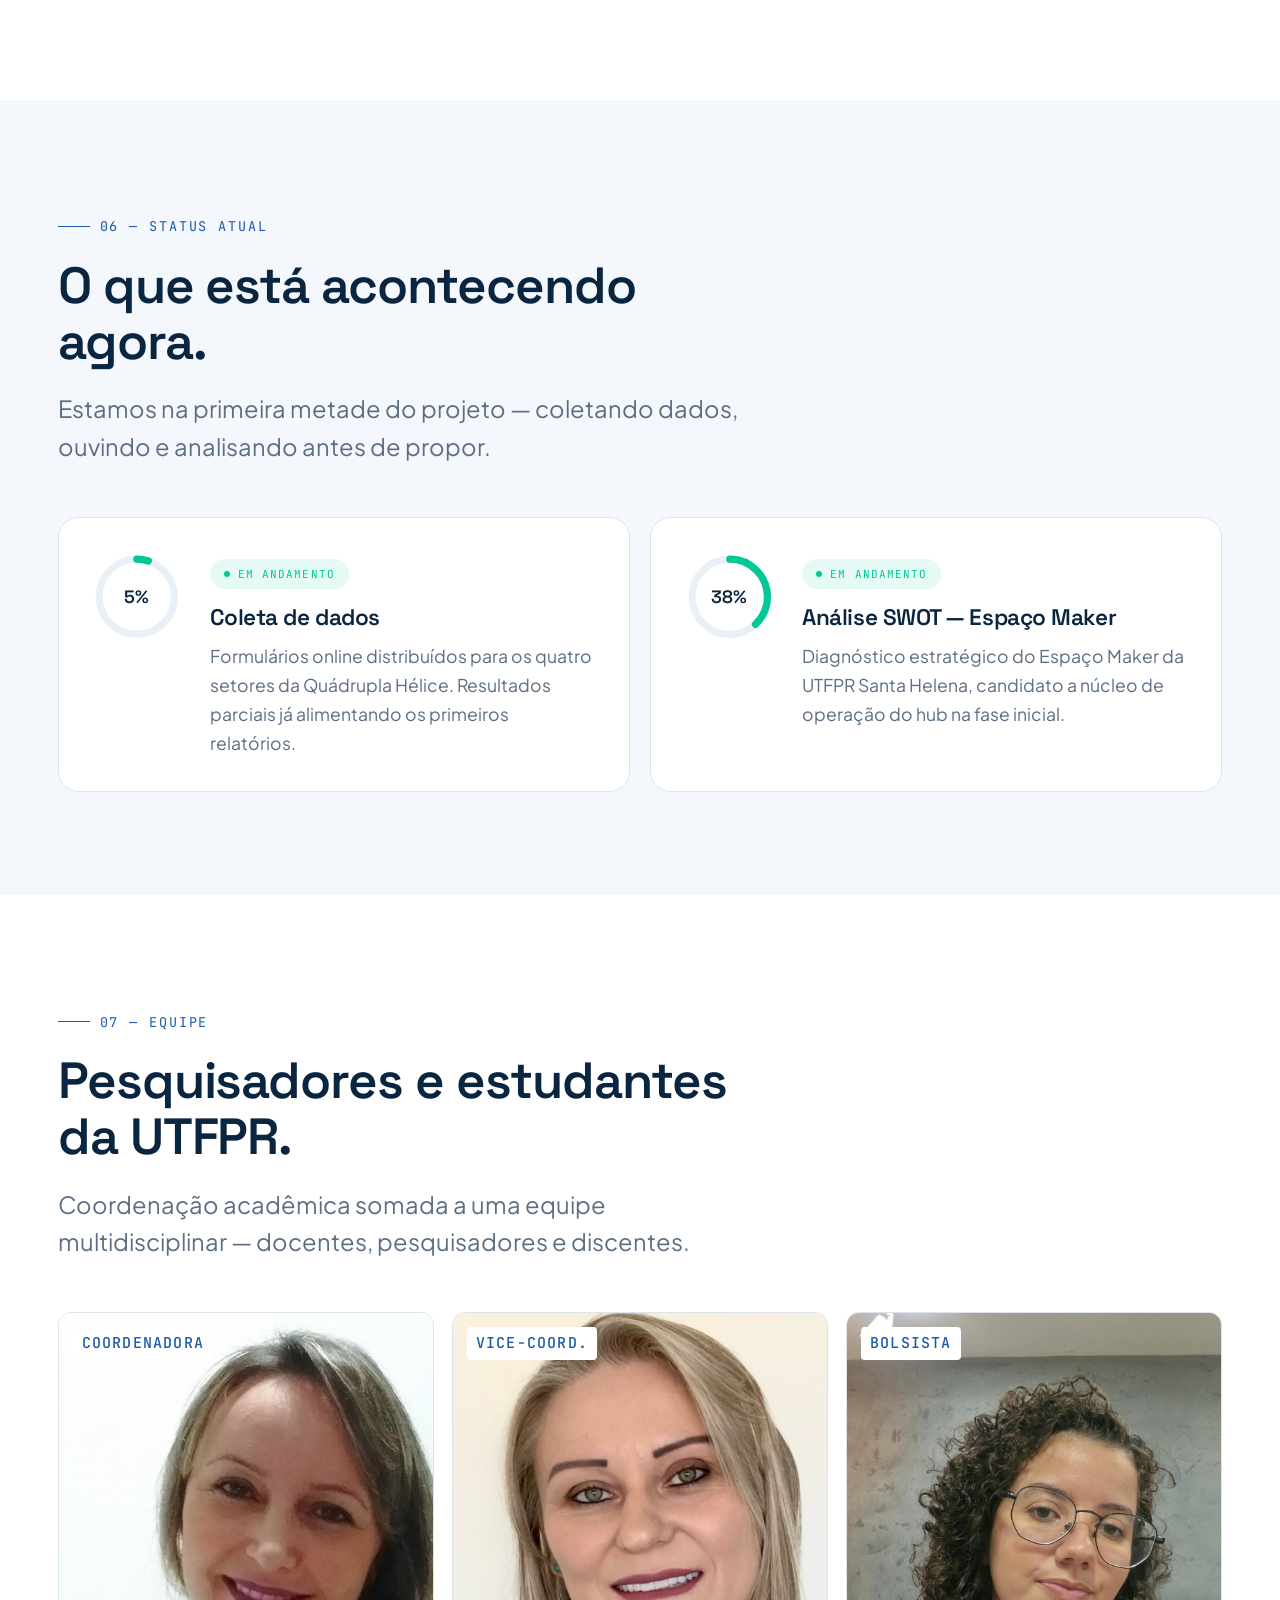
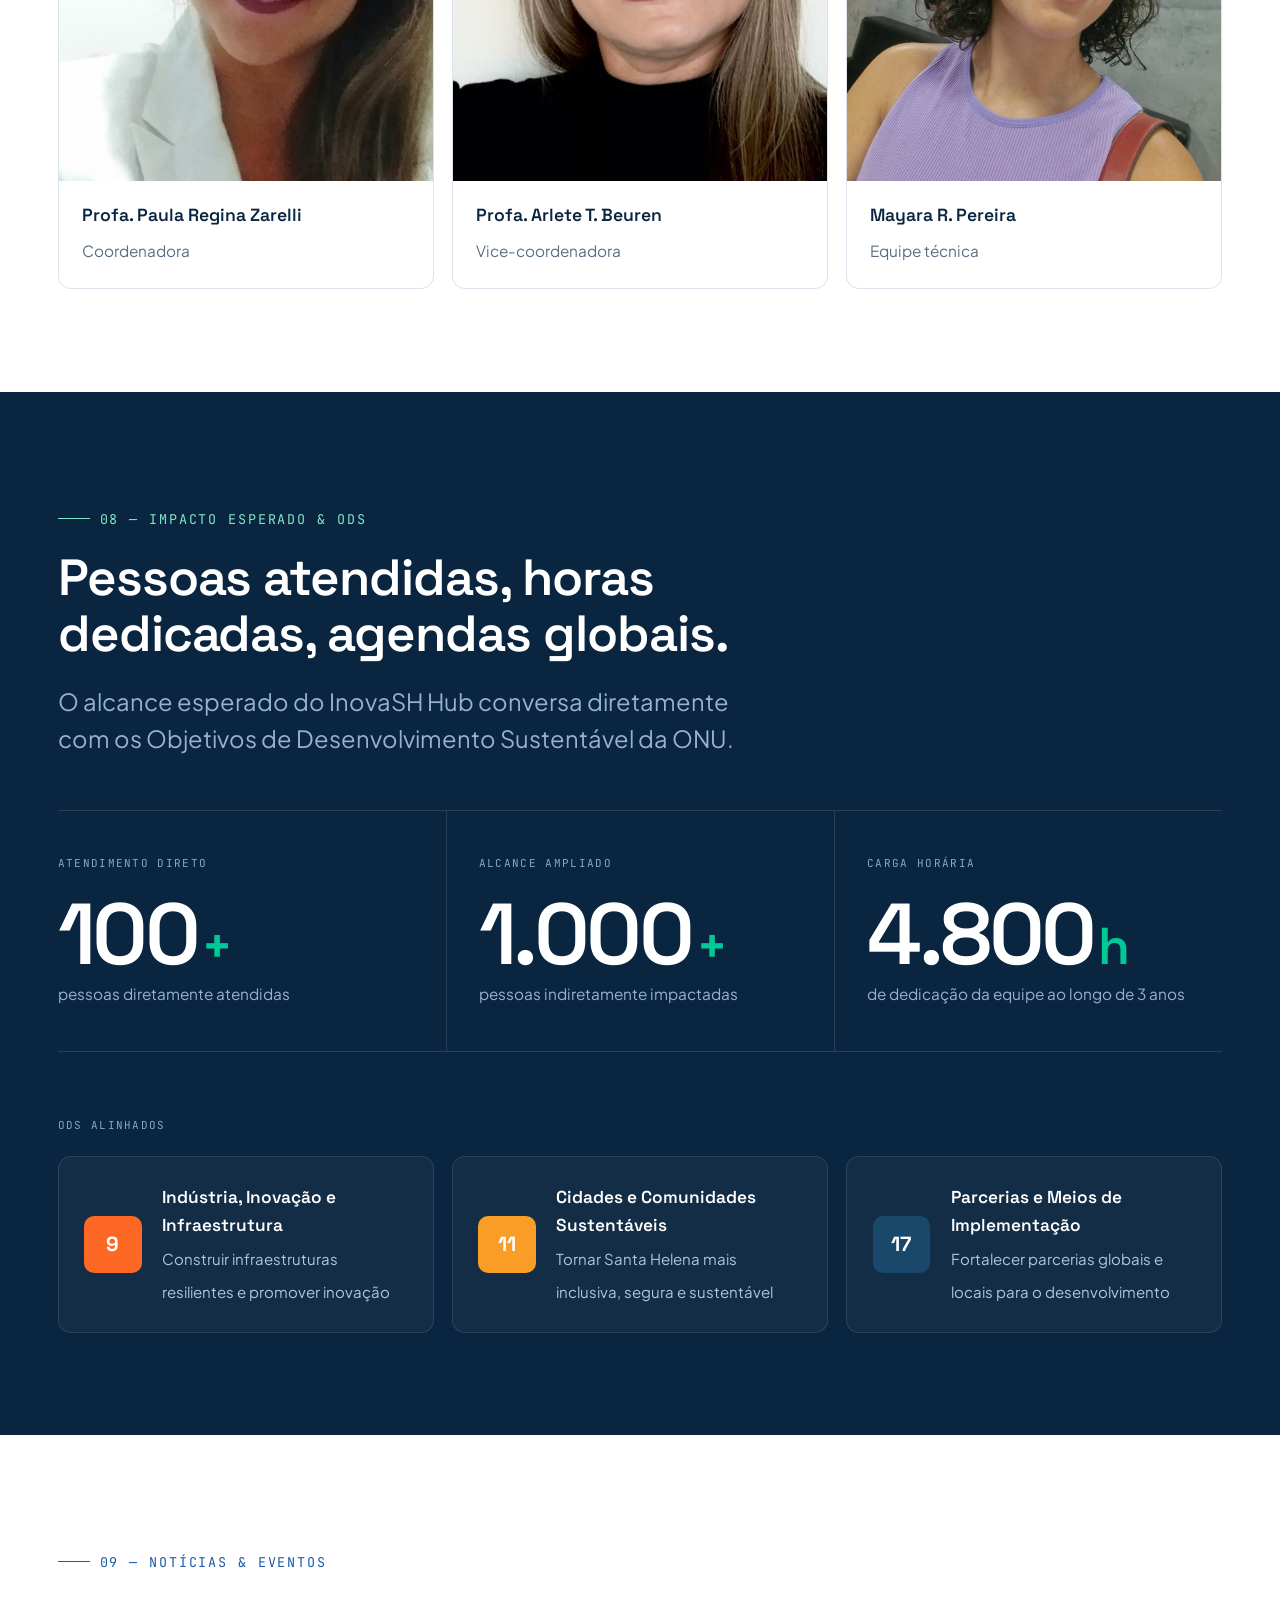
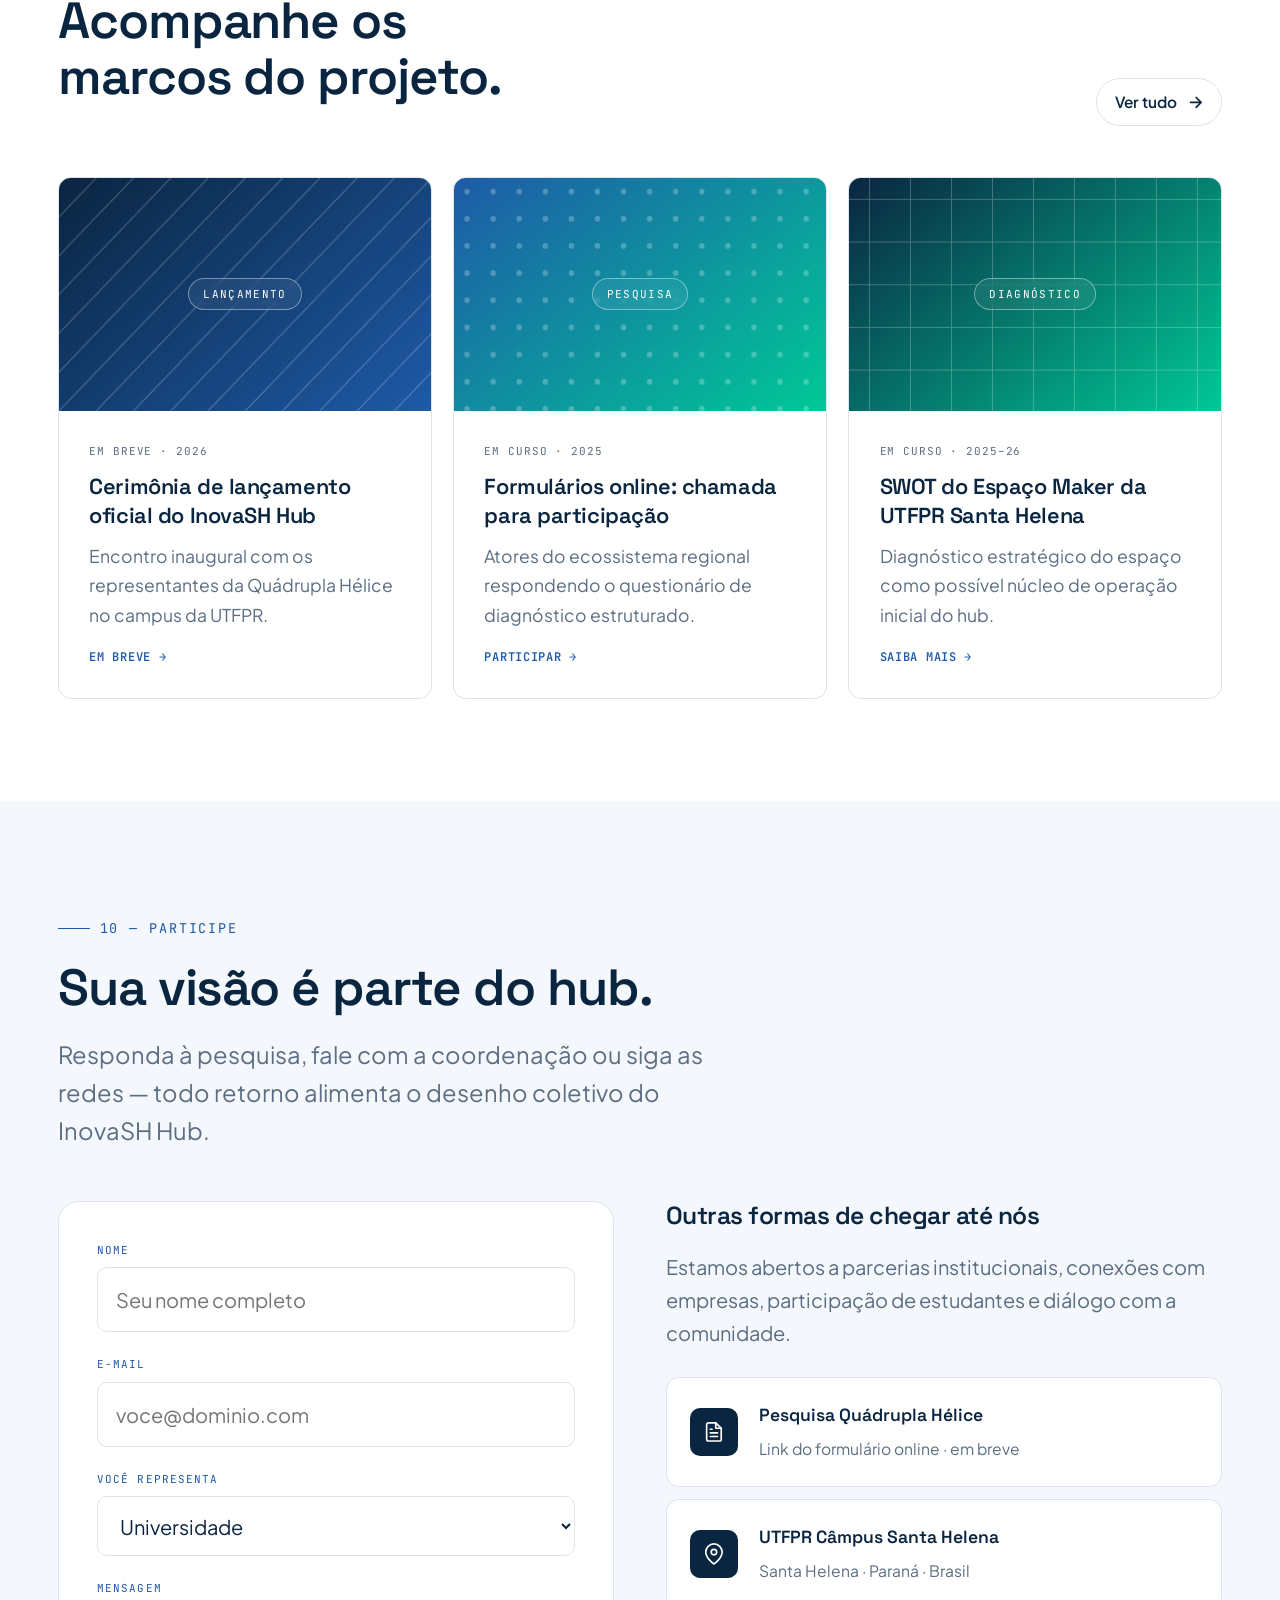
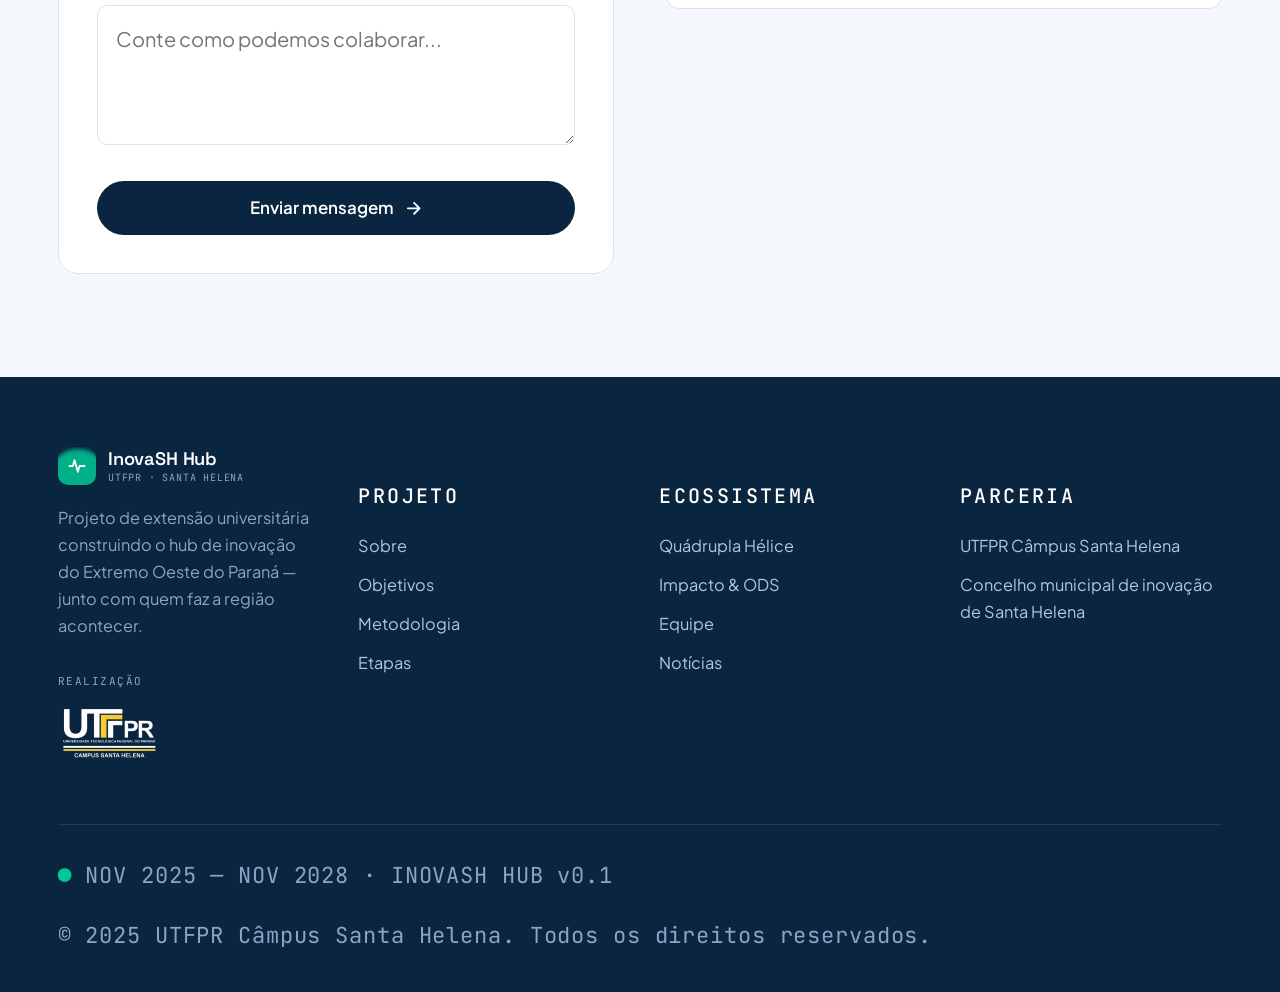
==== commit 0d53aafc: "alterações dos responsivos e do nav" ====
--- a/index.html
+++ b/index.html
@@ -50,10 +50,14 @@
       <svg viewBox="0 0 24 24" fill="none" stroke="currentColor" stroke-width="2.4" stroke-linecap="round" stroke-linejoin="round"><path d="M5 12h14M13 5l7 7-7 7"/></svg>
     </a>
 
-    <button class="menu-toggle" id="menuToggle" aria-label="Abrir menu" aria-expanded="false">
-      <svg width="22" height="22" viewBox="0 0 24 24" fill="none" stroke="currentColor" stroke-width="2.2" stroke-linecap="round"><path d="M4 7h16M4 12h16M4 17h16"/></svg>
+    <button class="menu-toggle" id="menuToggle" aria-label="Abrir menu" aria-expanded="false" aria-controls="navDrawer">
+      <span class="menu-toggle__bar"></span>
+      <span class="menu-toggle__bar"></span>
+      <span class="menu-toggle__bar"></span>
     </button>
   </div>
+
+  <div class="nav__backdrop" id="navBackdrop" aria-hidden="true"></div>
 
   <nav class="nav__drawer" id="navDrawer" aria-label="Mobile">
     <a href="#sobre">Sobre o projeto</a>
@@ -729,22 +733,34 @@
 
 <script>
 /* ============================== NAV ============================== */
-const nav = document.getElementById('nav');
-const drawer = document.getElementById('navDrawer');
-const toggle = document.getElementById('menuToggle');
+const nav      = document.getElementById('nav');
+const drawer   = document.getElementById('navDrawer');
+const backdrop = document.getElementById('navBackdrop');
+const toggle   = document.getElementById('menuToggle');
 
 window.addEventListener('scroll', () => {
   nav.classList.toggle('scrolled', window.scrollY > 8);
 }, { passive: true });
 
-toggle.addEventListener('click', () => {
-  const open = drawer.classList.toggle('open');
+function setMenu(open) {
+  drawer.classList.toggle('open', open);
+  backdrop.classList.toggle('open', open);
+  toggle.classList.toggle('is-open', open);
+  document.body.classList.toggle('menu-open', open);
   toggle.setAttribute('aria-expanded', String(open));
+  toggle.setAttribute('aria-label', open ? 'Fechar menu' : 'Abrir menu');
+}
+
+toggle.addEventListener('click', () => setMenu(!drawer.classList.contains('open')));
+backdrop.addEventListener('click', () => setMenu(false));
+drawer.querySelectorAll('a').forEach(a => a.addEventListener('click', () => setMenu(false)));
+document.addEventListener('keydown', (e) => {
+  if (e.key === 'Escape' && drawer.classList.contains('open')) setMenu(false);
 });
-drawer.querySelectorAll('a').forEach(a => a.addEventListener('click', () => {
-  drawer.classList.remove('open');
-  toggle.setAttribute('aria-expanded', 'false');
-}));
+/* fecha o menu se a tela for redimensionada para desktop */
+window.addEventListener('resize', () => {
+  if (window.innerWidth > 768 && drawer.classList.contains('open')) setMenu(false);
+});
 
 /* ============================== REVEAL ON SCROLL ============================== */
 const io = new IntersectionObserver((entries) => {
--- a/style.css
+++ b/style.css
@@ -215,36 +215,95 @@
 
 .nav__cta { display: inline-flex; align-items: center; gap: 8px; flex-shrink: 0; }
 
-/* hamburguer — oculto por padrão */
+/* hamburguer — oculto por padrão, vira X quando aberto */
 .menu-toggle {
   display: none;
   width: 44px; height: 44px;
+  flex-direction: column;
   align-items: center; justify-content: center;
+  gap: 5px;
   border-radius: 8px; flex-shrink: 0;
+  position: relative; z-index: 60;
+  transition: background .2s;
 }
 .menu-toggle:hover { background: var(--paper); }
-
-/* drawer */
+.menu-toggle__bar {
+  display: block;
+  width: 22px; height: 2px;
+  background: var(--ink);
+  border-radius: 2px;
+  transition: transform .3s ease, opacity .2s ease, background .2s;
+  transform-origin: center;
+}
+.menu-toggle.is-open { background: var(--paper); }
+.menu-toggle.is-open .menu-toggle__bar:nth-child(1) { transform: translateY(7px) rotate(45deg); }
+.menu-toggle.is-open .menu-toggle__bar:nth-child(2) { opacity: 0; transform: scaleX(.4); }
+.menu-toggle.is-open .menu-toggle__bar:nth-child(3) { transform: translateY(-7px) rotate(-45deg); }
+
+/* backdrop escuro atrás do drawer */
+.nav__backdrop {
+  display: none;
+  position: fixed;
+  inset: 0;
+  background: rgba(10, 37, 64, .55);
+  backdrop-filter: blur(2px);
+  -webkit-backdrop-filter: blur(2px);
+  z-index: 38;
+  opacity: 0;
+  transition: opacity .25s ease;
+}
+.nav__backdrop.open { opacity: 1; }
+
+/* drawer — sempre presente em mobile (animação via opacity/transform) */
 .nav__drawer {
   display: none;
   position: fixed;
-  inset: var(--nav-h) 0 0 0;
+  top: var(--nav-h); left: 0; right: 0;
+  max-height: calc(100vh - var(--nav-h));
+  max-height: calc(100dvh - var(--nav-h));
   background: var(--white);
   flex-direction: column;
-  padding: 25px var(--gutter) 32px;
-  z-index: 40;
+  padding: 20px var(--gutter) 28px;
+  z-index: 45;
   border-top: 1px solid var(--line);
+  box-shadow: 0 24px 48px -16px rgba(10,37,64,.25);
   overflow-y: auto;
+  overscroll-behavior: contain;
+  transform: translateY(-12px);
+  opacity: 0;
+  visibility: hidden;
+  pointer-events: none;
+  transition: transform .3s ease, opacity .25s ease, visibility 0s linear .3s;
+}
+.nav__drawer.open {
+  transform: translateY(0);
+  opacity: 1;
+  visibility: visible;
+  pointer-events: auto;
+  transition: transform .3s ease, opacity .25s ease, visibility 0s linear 0s;
 }
 .nav__drawer a {
   display: block;
-  padding: 16px 0;
+  padding: 14px 0;
   font-family: var(--f-display);
-  font-size: clamp(20px, 4vw, 32px);
+  font-weight: 600;
+  font-size: clamp(17px, 3.6vw, 22px);
   border-bottom: 1px solid var(--line);
   color: var(--ink);
-}
-.nav__drawer .btn { margin-top: 25px; align-self: flex-start; }
+  transition: color .2s, padding-left .2s;
+}
+.nav__drawer a:hover { color: var(--blue); padding-left: 4px; }
+.nav__drawer .btn {
+  margin-top: 20px;
+  align-self: stretch;
+  justify-content: center;
+  border-bottom: none;
+  font-size: 16px;
+}
+.nav__drawer .btn:hover { padding-left: clamp(20px, 1.8vw, 32px); }
+
+/* trava o scroll do body enquanto o drawer está aberto */
+body.menu-open { overflow: hidden; }
 
 /* ============================================================
    BOTÕES
@@ -543,13 +602,15 @@
   align-items: start;
 }
 
-/* Matriz LFM */
+/* Matriz LFM — sempre em formato de tabela 4 colunas, em qualquer dispositivo */
 .lfm {
   background: var(--paper); border-radius: var(--radius-lg);
-  padding: 8px; border: 1px solid var(--line); overflow: hidden;
+  padding: 8px; border: 1px solid var(--line);
+  overflow-x: auto;
+  -webkit-overflow-scrolling: touch;
 }
 .lfm__head {
-  display: grid; grid-template-columns: repeat(4, 1fr);
+  display: grid; grid-template-columns: repeat(4, minmax(0, 1fr));
   gap: 4px; margin-bottom: 4px;
 }
 .lfm__cell {
@@ -559,10 +620,13 @@
   font-family: var(--f-mono);
   font-size: clamp(16px, 0.4vw + 0.5rem, 19px);
   text-transform: uppercase; letter-spacing: 0.08em; color: var(--muted);
+  min-width: 0;
+  overflow-wrap: anywhere;
+  word-break: break-word;
 }
 .lfm__cell--h { background: var(--ink); color: var(--white); font-weight: 600; }
 .lfm__row {
-  display: grid; grid-template-columns: repeat(4, 1fr);
+  display: grid; grid-template-columns: repeat(4, minmax(0, 1fr));
   gap: 4px; margin-bottom: 4px;
 }
 .lfm__row .lfm__cell {
@@ -1055,7 +1119,8 @@
   /* NAV → hamburguer */
   .nav__links { display: none; }
   .menu-toggle { display: flex; }
-  .nav__drawer.open { display: flex; }
+  .nav__drawer { display: flex; }
+  .nav__backdrop { display: block; }
 
   /* HERO → empilha; esconde o visual decorativo */
   .hero__grid { grid-template-columns: 1fr; gap: 0; }
@@ -1078,9 +1143,11 @@
   .tl__step { padding-top: 0; padding-left: 24px; padding-bottom: 24px; }
   .tl__dot { top: 2px; left: -11px; }
 
-  /* MATRIZ LFM → 2 colunas, sem cabeçalho */
-  .lfm__head { display: none; }
-  .lfm__row { grid-template-columns: 1fr 1fr; }
+  /* MATRIZ LFM → mantém 4 colunas, apenas reduz padding/fonte */
+  .lfm__cell { padding: clamp(8px, 1.4vw, 14px); font-size: clamp(12px, 1.4vw, 14px); }
+  .lfm__row .lfm__cell { font-size: clamp(13px, 1.4vw, 15px); line-height: 1.45; }
+  .lfm__cell strong { font-size: 0.95em; margin-bottom: 2px; }
+  .lfm__cell span { font-size: 0.85em; }
 
   /* OBJETIVO GERAL → empilha número e texto */
   .bigobj { flex-direction: column; align-items: flex-start; gap: 16px; }
@@ -1141,9 +1208,13 @@
   .obj-card { padding: 22px; }
   .obj-card p { font-size: clamp(14px, 3.8vw, 16px); line-height: 1.65; }
 
-  /* METODOLOGIA — LFM em 1 coluna pra evitar cortes */
-  .lfm__row { grid-template-columns: 1fr; }
-  .lfm__row .lfm__cell { font-size: clamp(14px, 3.5vw, 16px); }
+  /* METODOLOGIA — LFM continua 4 colunas; quando não couber, scroll horizontal */
+  .lfm { padding: 5px; }
+  .lfm__head, .lfm__row { gap: 3px; margin-bottom: 3px; grid-template-columns: repeat(4, minmax(110px, 1fr)); }
+  .lfm__cell { padding: 8px 7px; font-size: 12px; border-radius: 8px; }
+  .lfm__row .lfm__cell { font-size: 12.5px; line-height: 1.4; }
+  .lfm__cell strong { font-size: 0.95em; margin-bottom: 2px; }
+  .lfm__cell span { font-size: 0.85em; }
 
   /* TIMELINE — texto mais compacto */
   .tl__step h4 { font-size: clamp(1.05rem, 4.5vw, 1.3rem); }
@@ -1190,9 +1261,10 @@
   }
   footer h5 { font-size: 14px; margin-bottom: 14px; }
 
-  /* NAV DRAWER — itens um pouco menores */
-  .nav__drawer { padding: 20px var(--gutter) 28px; }
-  .nav__drawer a { font-size: clamp(18px, 5vw, 24px); padding: 14px 0; }
+  /* NAV DRAWER — padding lateral acompanha o gutter da página */
+  .nav__drawer { padding: 16px var(--gutter) 24px; }
+  .nav__drawer a { font-size: clamp(16px, 4.4vw, 20px); padding: 12px 0; }
+  .nav__drawer .btn { font-size: 15px; }
 
   /* FORMULÁRIOS — QR + link empilham */
   .formcard { padding: 24px; }
@@ -1234,8 +1306,8 @@
   .btn { padding: 12px 18px; font-size: 14.5px; }
   .btn--sm { padding: 10px 14px; font-size: 13.5px; }
 
-  /* partners strip — texto bem compacto */
-  .partners__row { font-size: 10.5px; gap: 9px; }
+  /* partners strip — texto compacto, mas legível */
+  .partners__row { font-size: 11px; gap: 9px; }
 
   /* formulários — QR ainda confortável */
   .qr { width: 170px; height: 170px; }
@@ -1261,8 +1333,8 @@
   .hero__lede { font-size: 0.95rem; }
   .hero__meta { grid-template-columns: 1fr; }
 
-  /* partners — extremamente compacto */
-  .partners__row { font-size: 9.5px; gap: 6px; }
+  /* partners — compacto, ainda legível (mín. 11px) */
+  .partners__row { font-size: 11px; gap: 6px; letter-spacing: 0.06em; }
 
   /* botões compactos */
   .btn { padding: 10px 14px; font-size: 13px; }
@@ -1279,6 +1351,26 @@
   /* footer mais enxuto */
   .footer__bottom { font-size: 11px; }
   .footer__utfpr { height: 44px; }
+
+  /* MATRIZ LFM — 4 colunas com scroll horizontal quando não couber (legibilidade > caber tudo) */
+  .lfm { padding: 4px; }
+  .lfm__head, .lfm__row { gap: 2px; margin-bottom: 2px; grid-template-columns: repeat(4, minmax(100px, 1fr)); }
+  .lfm__cell { padding: 6px 5px; font-size: 11px; letter-spacing: 0.04em; border-radius: 6px; }
+  .lfm__row .lfm__cell { font-size: 11.5px; line-height: 1.4; }
+  .lfm__cell strong { font-size: 1em; }
+  .lfm__cell span { font-size: 0.85em; }
+
+  /* SUBNAV (formularios.html / swot.html) — encolhe pra caber junto da marca */
+  .subnav__back { font-size: 11px; gap: 5px; letter-spacing: 0; }
+  .subnav__back svg { width: 1em; height: 1em; }
+
+  /* NAV inner — gap mínimo para liberar espaço */
+  .nav__inner { gap: 8px; }
+
+  /* SOON (swot.html) — título e lede mais compactos */
+  .soon h1 { font-size: 1.5rem; }
+  .soon__lede { font-size: 0.95rem; }
+  .soon__badge { font-size: 10px; padding: 6px 12px; }
 }
 
 /* === LANDSCAPE em celulares baixos — evita hero gigante === */
